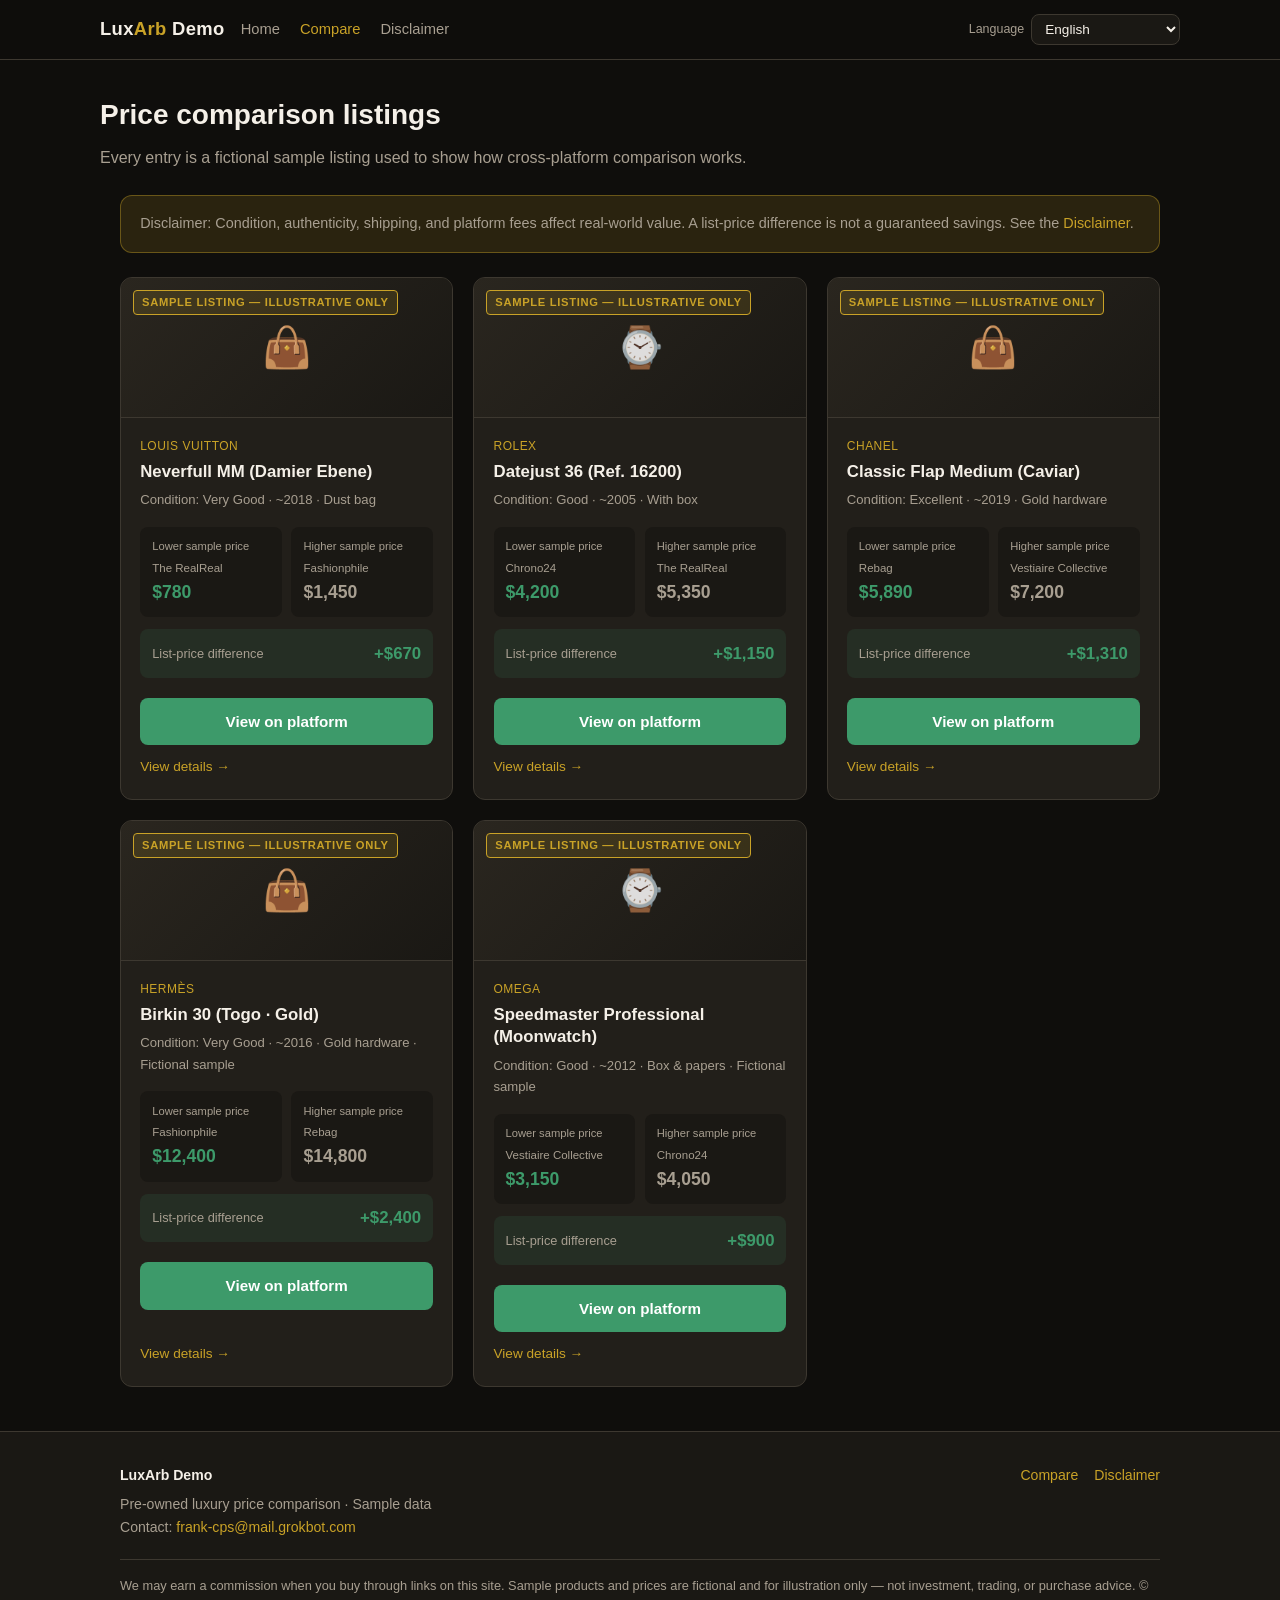
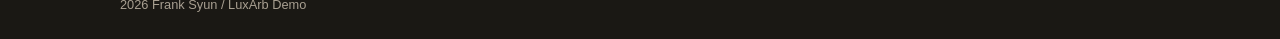
==== compare.html @ 807ff649 "Set production canonical to https://getluxarb.com Point page canonical and og:url at the apex domain" ====
<!DOCTYPE html>
<html lang="en">
<head>
  <meta charset="UTF-8" />
  <meta name="viewport" content="width=device-width, initial-scale=1" />
  <title>Compare Listings — LuxArb Demo</title>
  <meta name="description" content="Sample cross-platform price comparisons for pre-owned luxury. Illustrative only." />
  <meta data-i18n-title="meta.title.compare" />
  <link rel="canonical" href="https://getluxarb.com/compare" />
  <meta property="og:url" content="https://getluxarb.com/compare" />
  <link rel="stylesheet" href="css/styles.css" />
</head>
<body>
  <header class="site-header">
    <div class="container header-inner">
      <a class="logo" href="index.html">Lux<span>Arb</span> Demo</a>
      <nav class="nav" aria-label="Main" data-i18n-attr="aria-label:nav.aria">
        <a href="index.html" data-i18n="nav.home">Home</a>
        <a href="compare.html" class="active" data-i18n="nav.compare">Compare</a>
        <a href="disclaimer.html" data-i18n="nav.disclaimer">Disclaimer</a>
      </nav>
    </div>
  </header>

  <main>
    <div class="container page-header">
      <h1 data-i18n="compare.h1">Price comparison listings</h1>
      <p data-i18n="compare.lead">Every entry is a fictional sample listing used to show how cross-platform comparison works.</p>
    </div>

    <section class="section" style="padding-top:1rem">
      <div class="container">
        <div class="alert">
          <span data-i18n="alert.compare">Disclaimer: Condition, authenticity, shipping, and platform fees affect real-world value. A list-price difference is not a guaranteed savings. See the</span>
          <a href="disclaimer.html" data-i18n="alert.compare.link">Disclaimer</a>.
        </div>

        <div class="cards">
          <article class="card" id="ex-lv">
            <div class="card-visual">
              <span class="badge-demo" data-i18n="badge.sample">Sample listing — illustrative only</span>
              <span class="icon-label" aria-hidden="true">👜</span>
            </div>
            <div class="card-body">
              <div class="card-brand">Louis Vuitton</div>
              <h3>Neverfull MM (Damier Ebene)</h3>
              <p class="card-meta" data-i18n="card.meta.lv.full">Condition: Very Good · ~2018 · Dust bag</p>
              <div class="price-row">
                <div class="price-box low">
                  <div class="label" data-i18n="label.price.a">Lower sample price</div>
                  <div class="platform">The RealReal</div>
                  <div class="amount">$780</div>
                </div>
                <div class="price-box high">
                  <div class="label" data-i18n="label.price.b">Higher sample price</div>
                  <div class="platform">Fashionphile</div>
                  <div class="amount">$1,450</div>
                </div>
              </div>
              <div class="spread">
                <span class="spread-label" data-i18n="label.spread">List-price difference</span>
                <span class="spread-val">+$670</span>
              </div>
              <a class="btn btn-cta js-platform-cta" href="#" data-platform="The RealReal" data-i18n="cta.view">View on platform</a>
              <p class="card-footer-link"><a href="product-lv-neverfull.html" data-i18n="card.details">View details →</a></p>
            </div>
          </article>
          <article class="card" id="ex-rolex">
            <div class="card-visual">
              <span class="badge-demo" data-i18n="badge.sample">Sample listing — illustrative only</span>
              <span class="icon-label" aria-hidden="true">⌚</span>
            </div>
            <div class="card-body">
              <div class="card-brand">Rolex</div>
              <h3>Datejust 36 (Ref. 16200)</h3>
              <p class="card-meta" data-i18n="card.meta.rolex">Condition: Good · ~2005 · With box</p>
              <div class="price-row">
                <div class="price-box low">
                  <div class="label" data-i18n="label.price.a">Lower sample price</div>
                  <div class="platform">Chrono24</div>
                  <div class="amount">$4,200</div>
                </div>
                <div class="price-box high">
                  <div class="label" data-i18n="label.price.b">Higher sample price</div>
                  <div class="platform">The RealReal</div>
                  <div class="amount">$5,350</div>
                </div>
              </div>
              <div class="spread">
                <span class="spread-label" data-i18n="label.spread">List-price difference</span>
                <span class="spread-val">+$1,150</span>
              </div>
              <a class="btn btn-cta js-platform-cta" href="#" data-platform="Chrono24" data-i18n="cta.view">View on platform</a>
              <p class="card-footer-link"><a href="product-rolex-dj.html" data-i18n="card.details">View details →</a></p>
            </div>
          </article>
          <article class="card" id="ex-chanel">
            <div class="card-visual">
              <span class="badge-demo" data-i18n="badge.sample">Sample listing — illustrative only</span>
              <span class="icon-label" aria-hidden="true">👜</span>
            </div>
            <div class="card-body">
              <div class="card-brand">Chanel</div>
              <h3>Classic Flap Medium (Caviar)</h3>
              <p class="card-meta" data-i18n="card.meta.chanel.full">Condition: Excellent · ~2019 · Gold hardware</p>
              <div class="price-row">
                <div class="price-box low">
                  <div class="label" data-i18n="label.price.a">Lower sample price</div>
                  <div class="platform">Rebag</div>
                  <div class="amount">$5,890</div>
                </div>
                <div class="price-box high">
                  <div class="label" data-i18n="label.price.b">Higher sample price</div>
                  <div class="platform">Vestiaire Collective</div>
                  <div class="amount">$7,200</div>
                </div>
              </div>
              <div class="spread">
                <span class="spread-label" data-i18n="label.spread">List-price difference</span>
                <span class="spread-val">+$1,310</span>
              </div>
              <a class="btn btn-cta js-platform-cta" href="#" data-platform="Rebag" data-i18n="cta.view">View on platform</a>
              <p class="card-footer-link"><a href="product-chanel-flap.html" data-i18n="card.details">View details →</a></p>
            </div>
          </article>
          <article class="card" id="ex-hermes">
            <div class="card-visual">
              <span class="badge-demo" data-i18n="badge.sample">Sample listing — illustrative only</span>
              <span class="icon-label" aria-hidden="true">👜</span>
            </div>
            <div class="card-body">
              <div class="card-brand">Hermès</div>
              <h3>Birkin 30 (Togo · Gold)</h3>
              <p class="card-meta" data-i18n="card.meta.hermes.full">Condition: Very Good · ~2016 · Gold hardware · Fictional sample</p>
              <div class="price-row">
                <div class="price-box low">
                  <div class="label" data-i18n="label.price.a">Lower sample price</div>
                  <div class="platform">Fashionphile</div>
                  <div class="amount">$12,400</div>
                </div>
                <div class="price-box high">
                  <div class="label" data-i18n="label.price.b">Higher sample price</div>
                  <div class="platform">Rebag</div>
                  <div class="amount">$14,800</div>
                </div>
              </div>
              <div class="spread">
                <span class="spread-label" data-i18n="label.spread">List-price difference</span>
                <span class="spread-val">+$2,400</span>
              </div>
              <a class="btn btn-cta js-platform-cta" href="#" data-platform="Fashionphile" data-i18n="cta.view">View on platform</a>
              <p class="card-footer-link"><a href="product-hermes-birkin.html" data-i18n="card.details">View details →</a></p>
            </div>
          </article>
          <article class="card" id="ex-omega">
            <div class="card-visual">
              <span class="badge-demo" data-i18n="badge.sample">Sample listing — illustrative only</span>
              <span class="icon-label" aria-hidden="true">⌚</span>
            </div>
            <div class="card-body">
              <div class="card-brand">Omega</div>
              <h3>Speedmaster Professional (Moonwatch)</h3>
              <p class="card-meta" data-i18n="card.meta.omega.full">Condition: Good · ~2012 · Box & papers · Fictional sample</p>
              <div class="price-row">
                <div class="price-box low">
                  <div class="label" data-i18n="label.price.a">Lower sample price</div>
                  <div class="platform">Vestiaire Collective</div>
                  <div class="amount">$3,150</div>
                </div>
                <div class="price-box high">
                  <div class="label" data-i18n="label.price.b">Higher sample price</div>
                  <div class="platform">Chrono24</div>
                  <div class="amount">$4,050</div>
                </div>
              </div>
              <div class="spread">
                <span class="spread-label" data-i18n="label.spread">List-price difference</span>
                <span class="spread-val">+$900</span>
              </div>
              <a class="btn btn-cta js-platform-cta" href="#" data-platform="Vestiaire Collective" data-i18n="cta.view">View on platform</a>
              <p class="card-footer-link"><a href="product-omega-speedy.html" data-i18n="card.details">View details →</a></p>
            </div>
          </article>
        </div>
      </div>
    </section>
  </main>

  <footer class="site-footer">
    <div class="container">
      <div class="footer-inner">
        <div>
          <div class="footer-brand">LuxArb Demo</div>
          <p data-i18n="footer.tagline">Pre-owned luxury price comparison · Sample data</p>
          <p><span data-i18n="footer.contact">Contact:</span> <a href="mailto:frank-cps@mail.grokbot.com">frank-cps@mail.grokbot.com</a></p>
        </div>
        <div class="footer-links">
          <a href="compare.html" data-i18n="footer.compare">Compare</a>
          <a href="disclaimer.html" data-i18n="footer.disclaimer">Disclaimer</a>
        </div>
      </div>
      <p class="footer-note">
        <span data-i18n="footer.note">We may earn a commission when you buy through links on this site. Sample products and prices are fictional and for illustration only — not investment, trading, or purchase advice.</span>
        © <span id="year">2026</span> Frank Syun / LuxArb Demo
      </p>
    </div>
  </footer>
  <div id="toast" class="toast" role="status" aria-live="polite" hidden></div>
  <script src="js/i18n.js"></script>
  <script src="js/main.js"></script>
</body>
</html>
---- css/styles.css ----
:root {
  --bg: #0f0e0c;
  --bg-elevated: #1a1814;
  --bg-card: #221f1a;
  --border: #3d3830;
  --text: #f5f0e8;
  --text-muted: #a89f91;
  --accent: #c9a227;
  --accent-hover: #e0b83a;
  --green: #3d9a6a;
  --green-bg: rgba(61, 154, 106, 0.12);
  --red-soft: #c45c4a;
  --warn-bg: rgba(201, 162, 39, 0.15);
  --radius: 12px;
  --font: "Segoe UI", "PingFang SC", "Hiragino Sans GB", "Microsoft YaHei", sans-serif;
  --max: 1080px;
}

*, *::before, *::after { box-sizing: border-box; margin: 0; padding: 0; }

html { scroll-behavior: smooth; }

body {
  font-family: var(--font);
  background: var(--bg);
  color: var(--text);
  line-height: 1.65;
  min-height: 100vh;
  display: flex;
  flex-direction: column;
}

a { color: var(--accent); text-decoration: none; }
a:hover { color: var(--accent-hover); text-decoration: underline; }

img { max-width: 100%; height: auto; }

.container {
  width: 100%;
  max-width: var(--max);
  margin: 0 auto;
  padding: 0 1.25rem;
}

/* Header */
.site-header {
  border-bottom: 1px solid var(--border);
  background: rgba(15, 14, 12, 0.92);
  backdrop-filter: blur(8px);
  position: sticky;
  top: 0;
  z-index: 100;
}

.header-inner {
  display: flex;
  align-items: center;
  justify-content: space-between;
  padding: 0.9rem 0;
  gap: 1rem;
  flex-wrap: wrap;
}

.logo {
  font-size: 1.15rem;
  font-weight: 700;
  color: var(--text);
  letter-spacing: 0.02em;
  text-decoration: none;
}
.logo span { color: var(--accent); }
.logo:hover { text-decoration: none; color: var(--text); }

.nav { display: flex; gap: 1.25rem; flex-wrap: wrap; }
.nav a {
  color: var(--text-muted);
  font-size: 0.92rem;
  text-decoration: none;
}
.nav a:hover, .nav a.active { color: var(--accent); }

.badge-demo {
  display: inline-block;
  font-size: 0.7rem;
  font-weight: 600;
  text-transform: uppercase;
  letter-spacing: 0.06em;
  background: var(--warn-bg);
  color: var(--accent);
  border: 1px solid var(--accent);
  padding: 0.15rem 0.5rem;
  border-radius: 4px;
  vertical-align: middle;
}

/* Hero */
.hero {
  padding: 3.5rem 0 2.5rem;
  border-bottom: 1px solid var(--border);
  background:
    radial-gradient(ellipse 80% 50% at 50% -20%, rgba(201, 162, 39, 0.18), transparent);
}

.hero h1 {
  font-size: clamp(1.6rem, 4vw, 2.35rem);
  font-weight: 700;
  line-height: 1.25;
  margin-bottom: 1rem;
  max-width: 18em;
}

.hero .lead {
  color: var(--text-muted);
  font-size: 1.05rem;
  max-width: 38em;
  margin-bottom: 1.5rem;
}

.hero-actions {
  display: flex;
  gap: 0.75rem;
  flex-wrap: wrap;
}

.btn {
  display: inline-flex;
  align-items: center;
  justify-content: center;
  gap: 0.4rem;
  padding: 0.7rem 1.35rem;
  border-radius: 8px;
  font-size: 0.95rem;
  font-weight: 600;
  border: none;
  cursor: pointer;
  text-decoration: none;
  transition: background 0.15s, color 0.15s, border-color 0.15s;
}
.btn:hover { text-decoration: none; }

.btn-primary {
  background: var(--accent);
  color: #1a1508;
}
.btn-primary:hover {
  background: var(--accent-hover);
  color: #1a1508;
}

.btn-outline {
  background: transparent;
  color: var(--text);
  border: 1px solid var(--border);
}
.btn-outline:hover {
  border-color: var(--accent);
  color: var(--accent);
}

.btn-cta {
  background: var(--green);
  color: #fff;
  width: 100%;
  margin-top: 0.75rem;
}
.btn-cta:hover { background: #4bb07a; color: #fff; }

/* Sections */
.section { padding: 2.75rem 0; }
.section-title {
  font-size: 1.45rem;
  margin-bottom: 0.5rem;
}
.section-sub {
  color: var(--text-muted);
  margin-bottom: 1.75rem;
  max-width: 40em;
}

.mode-grid {
  display: grid;
  grid-template-columns: repeat(auto-fit, minmax(220px, 1fr));
  gap: 1rem;
}

.mode-card {
  background: var(--bg-card);
  border: 1px solid var(--border);
  border-radius: var(--radius);
  padding: 1.35rem;
}
.mode-card .step {
  color: var(--accent);
  font-size: 0.75rem;
  font-weight: 700;
  letter-spacing: 0.08em;
  margin-bottom: 0.5rem;
}
.mode-card h3 {
  font-size: 1.05rem;
  margin-bottom: 0.5rem;
}
.mode-card p {
  color: var(--text-muted);
  font-size: 0.9rem;
}

.platforms {
  display: flex;
  flex-wrap: wrap;
  gap: 0.5rem;
  margin-top: 1.5rem;
}
.platform-tag {
  background: var(--bg-elevated);
  border: 1px solid var(--border);
  padding: 0.35rem 0.75rem;
  border-radius: 999px;
  font-size: 0.82rem;
  color: var(--text-muted);
}

/* Alert / disclaimer banner */
.alert {
  background: var(--warn-bg);
  border: 1px solid rgba(201, 162, 39, 0.4);
  border-radius: var(--radius);
  padding: 1rem 1.2rem;
  font-size: 0.9rem;
  color: var(--text-muted);
  margin-bottom: 1.5rem;
}
.alert strong { color: var(--accent); }

/* Product cards */
.cards {
  display: grid;
  grid-template-columns: repeat(auto-fill, minmax(300px, 1fr));
  gap: 1.25rem;
}

.card {
  background: var(--bg-card);
  border: 1px solid var(--border);
  border-radius: var(--radius);
  overflow: hidden;
  display: flex;
  flex-direction: column;
  transition: border-color 0.15s;
}
.card:hover { border-color: rgba(201, 162, 39, 0.5); }

.card-visual {
  height: 140px;
  background: linear-gradient(135deg, #2a261f 0%, #1a1814 100%);
  display: flex;
  align-items: center;
  justify-content: center;
  position: relative;
  border-bottom: 1px solid var(--border);
}
.card-visual .icon-label {
  font-size: 2.5rem;
  opacity: 0.85;
}
.card-visual .badge-demo {
  position: absolute;
  top: 0.75rem;
  left: 0.75rem;
}

.card-body {
  padding: 1.2rem;
  flex: 1;
  display: flex;
  flex-direction: column;
}

.card-brand {
  font-size: 0.75rem;
  color: var(--accent);
  letter-spacing: 0.04em;
  text-transform: uppercase;
  margin-bottom: 0.25rem;
}

.card h3 {
  font-size: 1.05rem;
  margin-bottom: 0.35rem;
  line-height: 1.35;
}

.card-meta {
  font-size: 0.82rem;
  color: var(--text-muted);
  margin-bottom: 1rem;
}

.price-row {
  display: grid;
  grid-template-columns: 1fr 1fr;
  gap: 0.6rem;
  margin-bottom: 0.75rem;
}

.price-box {
  background: var(--bg-elevated);
  border-radius: 8px;
  padding: 0.65rem 0.75rem;
}
.price-box .label {
  font-size: 0.7rem;
  color: var(--text-muted);
  margin-bottom: 0.2rem;
}
.price-box .platform {
  font-size: 0.72rem;
  color: var(--text-muted);
}
.price-box .amount {
  font-size: 1.1rem;
  font-weight: 700;
}
.price-box.low .amount { color: var(--green); }
.price-box.high .amount { color: var(--text-muted); }

.spread {
  background: var(--green-bg);
  border-radius: 8px;
  padding: 0.65rem 0.75rem;
  margin-bottom: 0.5rem;
  display: flex;
  justify-content: space-between;
  align-items: center;
  flex-wrap: wrap;
  gap: 0.35rem;
}
.spread .spread-label {
  font-size: 0.8rem;
  color: var(--text-muted);
}
.spread .spread-val {
  font-weight: 700;
  color: var(--green);
  font-size: 1.05rem;
}

.cps-note {
  font-size: 0.78rem;
  color: var(--text-muted);
  margin-bottom: 0.25rem;
}

.card-footer-link {
  margin-top: auto;
  padding-top: 0.5rem;
}
.card-footer-link a {
  font-size: 0.85rem;
}

/* Detail page */
.detail-layout {
  display: grid;
  grid-template-columns: 1fr;
  gap: 1.5rem;
}
@media (min-width: 768px) {
  .detail-layout {
    grid-template-columns: 1fr 1.2fr;
  }
}

.detail-visual {
  background: var(--bg-card);
  border: 1px solid var(--border);
  border-radius: var(--radius);
  min-height: 260px;
  display: flex;
  align-items: center;
  justify-content: center;
  font-size: 5rem;
  position: relative;
}
.detail-visual .badge-demo {
  position: absolute;
  top: 1rem;
  left: 1rem;
}

.detail-info h1 {
  font-size: 1.5rem;
  margin: 0.5rem 0 0.75rem;
}

.compare-table {
  width: 100%;
  border-collapse: collapse;
  margin: 1.25rem 0;
  font-size: 0.92rem;
}
.compare-table th,
.compare-table td {
  text-align: left;
  padding: 0.65rem 0.75rem;
  border-bottom: 1px solid var(--border);
}
.compare-table th {
  color: var(--text-muted);
  font-weight: 500;
  font-size: 0.8rem;
}
.compare-table .highlight { color: var(--green); font-weight: 700; }

.breadcrumb {
  font-size: 0.85rem;
  color: var(--text-muted);
  margin-bottom: 1.25rem;
}
.breadcrumb a { color: var(--text-muted); }
.breadcrumb a:hover { color: var(--accent); }

/* Disclaimer page */
.prose {
  max-width: 42em;
}
.prose h1 { font-size: 1.75rem; margin-bottom: 1rem; }
.prose h2 {
  font-size: 1.2rem;
  margin: 1.75rem 0 0.65rem;
  color: var(--accent);
}
.prose p, .prose li {
  color: var(--text-muted);
  margin-bottom: 0.75rem;
}
.prose ul { padding-left: 1.25rem; margin-bottom: 1rem; }
.prose li { margin-bottom: 0.4rem; }

/* Footer */
.site-footer {
  margin-top: auto;
  border-top: 1px solid var(--border);
  background: var(--bg-elevated);
  padding: 2rem 0 1.5rem;
  font-size: 0.88rem;
  color: var(--text-muted);
}
.footer-inner {
  display: flex;
  flex-wrap: wrap;
  gap: 1.5rem;
  justify-content: space-between;
}
.footer-brand { font-weight: 600; color: var(--text); margin-bottom: 0.35rem; }
.footer-links { display: flex; gap: 1rem; flex-wrap: wrap; }
.footer-note {
  margin-top: 1.25rem;
  padding-top: 1rem;
  border-top: 1px solid var(--border);
  font-size: 0.8rem;
  line-height: 1.5;
}

.page-header {
  padding: 2rem 0 0.5rem;
}
.page-header h1 {
  font-size: 1.75rem;
  margin-bottom: 0.4rem;
}
.page-header p { color: var(--text-muted); }


/* Language switcher */
.lang-switcher {
  display: flex;
  align-items: center;
  gap: 0.45rem;
  margin-left: auto;
}
.lang-switcher-label {
  font-size: 0.78rem;
  color: var(--text-muted);
  white-space: nowrap;
}
.lang-switcher select {
  background: var(--bg-elevated);
  color: var(--text);
  border: 1px solid var(--border);
  border-radius: 8px;
  padding: 0.35rem 0.55rem;
  font-size: 0.85rem;
  max-width: 11rem;
  cursor: pointer;
}
.lang-switcher select:focus {
  outline: 1px solid var(--accent);
  border-color: var(--accent);
}

@media (max-width: 720px) {
  .header-inner { align-items: flex-start; }
  .lang-switcher { width: 100%; margin-left: 0; justify-content: flex-end; }
}

/* Soft toast (Coming soon) */
.toast {
  position: fixed;
  left: 50%;
  bottom: 1.5rem;
  transform: translateX(-50%) translateY(120%);
  background: var(--bg-card);
  color: var(--text);
  border: 1px solid var(--accent);
  border-radius: 10px;
  padding: 0.85rem 1.2rem;
  font-size: 0.92rem;
  max-width: min(92vw, 420px);
  box-shadow: 0 12px 40px rgba(0,0,0,0.45);
  z-index: 200;
  opacity: 0;
  transition: transform 0.25s ease, opacity 0.25s ease;
  pointer-events: none;
}
.toast.toast-show {
  transform: translateX(-50%) translateY(0);
  opacity: 1;
}

/* RTL */
html[dir="rtl"] body { direction: rtl; }
html[dir="rtl"] .nav { flex-direction: row-reverse; }
html[dir="rtl"] .header-inner { flex-direction: row-reverse; }
html[dir="rtl"] .lang-switcher { margin-left: 0; margin-right: auto; }
html[dir="rtl"] .price-row,
html[dir="rtl"] .mode-grid,
html[dir="rtl"] .cards { direction: rtl; }
html[dir="rtl"] .breadcrumb { direction: rtl; }
html[dir="rtl"] .prose ul { padding-left: 0; padding-right: 1.25rem; }
html[dir="rtl"] .footer-inner { direction: rtl; }
html[dir="rtl"] .spread { flex-direction: row-reverse; }
html[dir="rtl"] .card-visual .badge-demo,
html[dir="rtl"] .detail-visual .badge-demo {
  left: auto;
  right: 0.75rem;
}

/* Hide legacy cps-note if any remain */
.cps-note { display: none; }
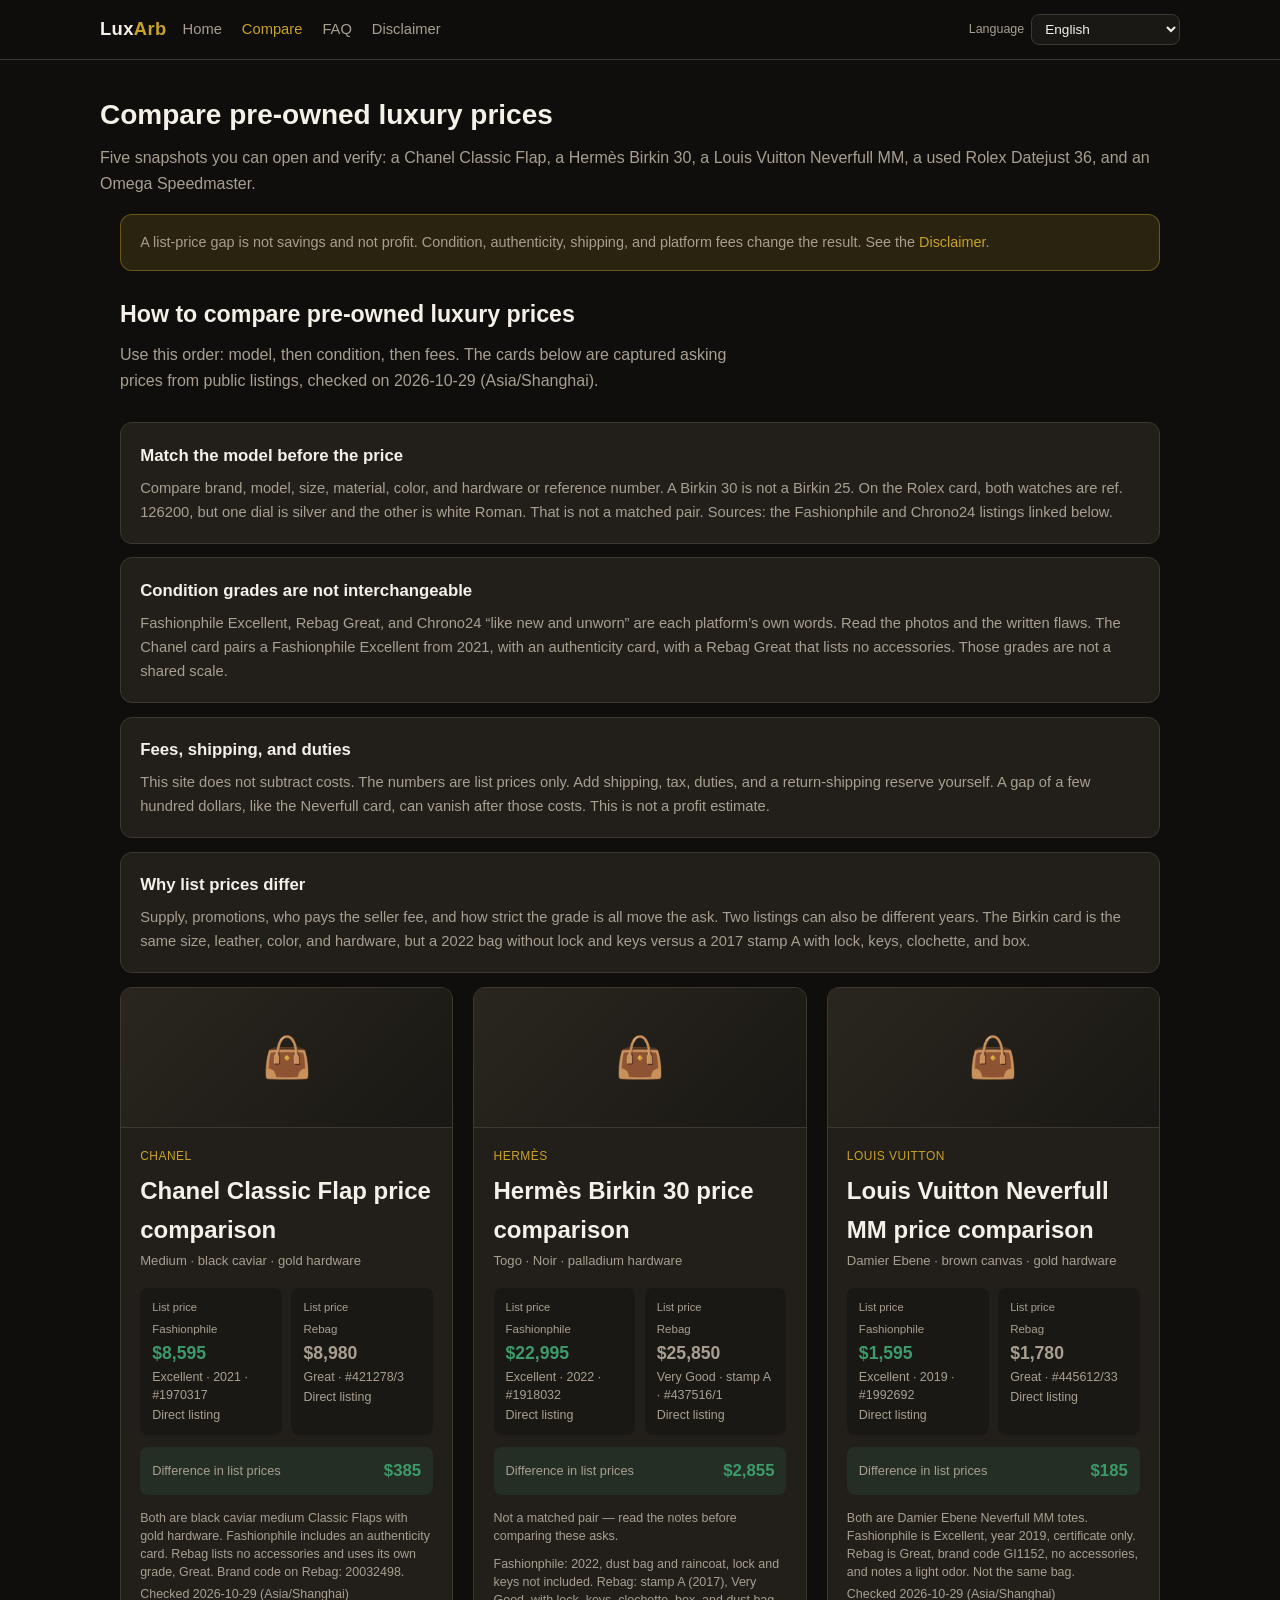
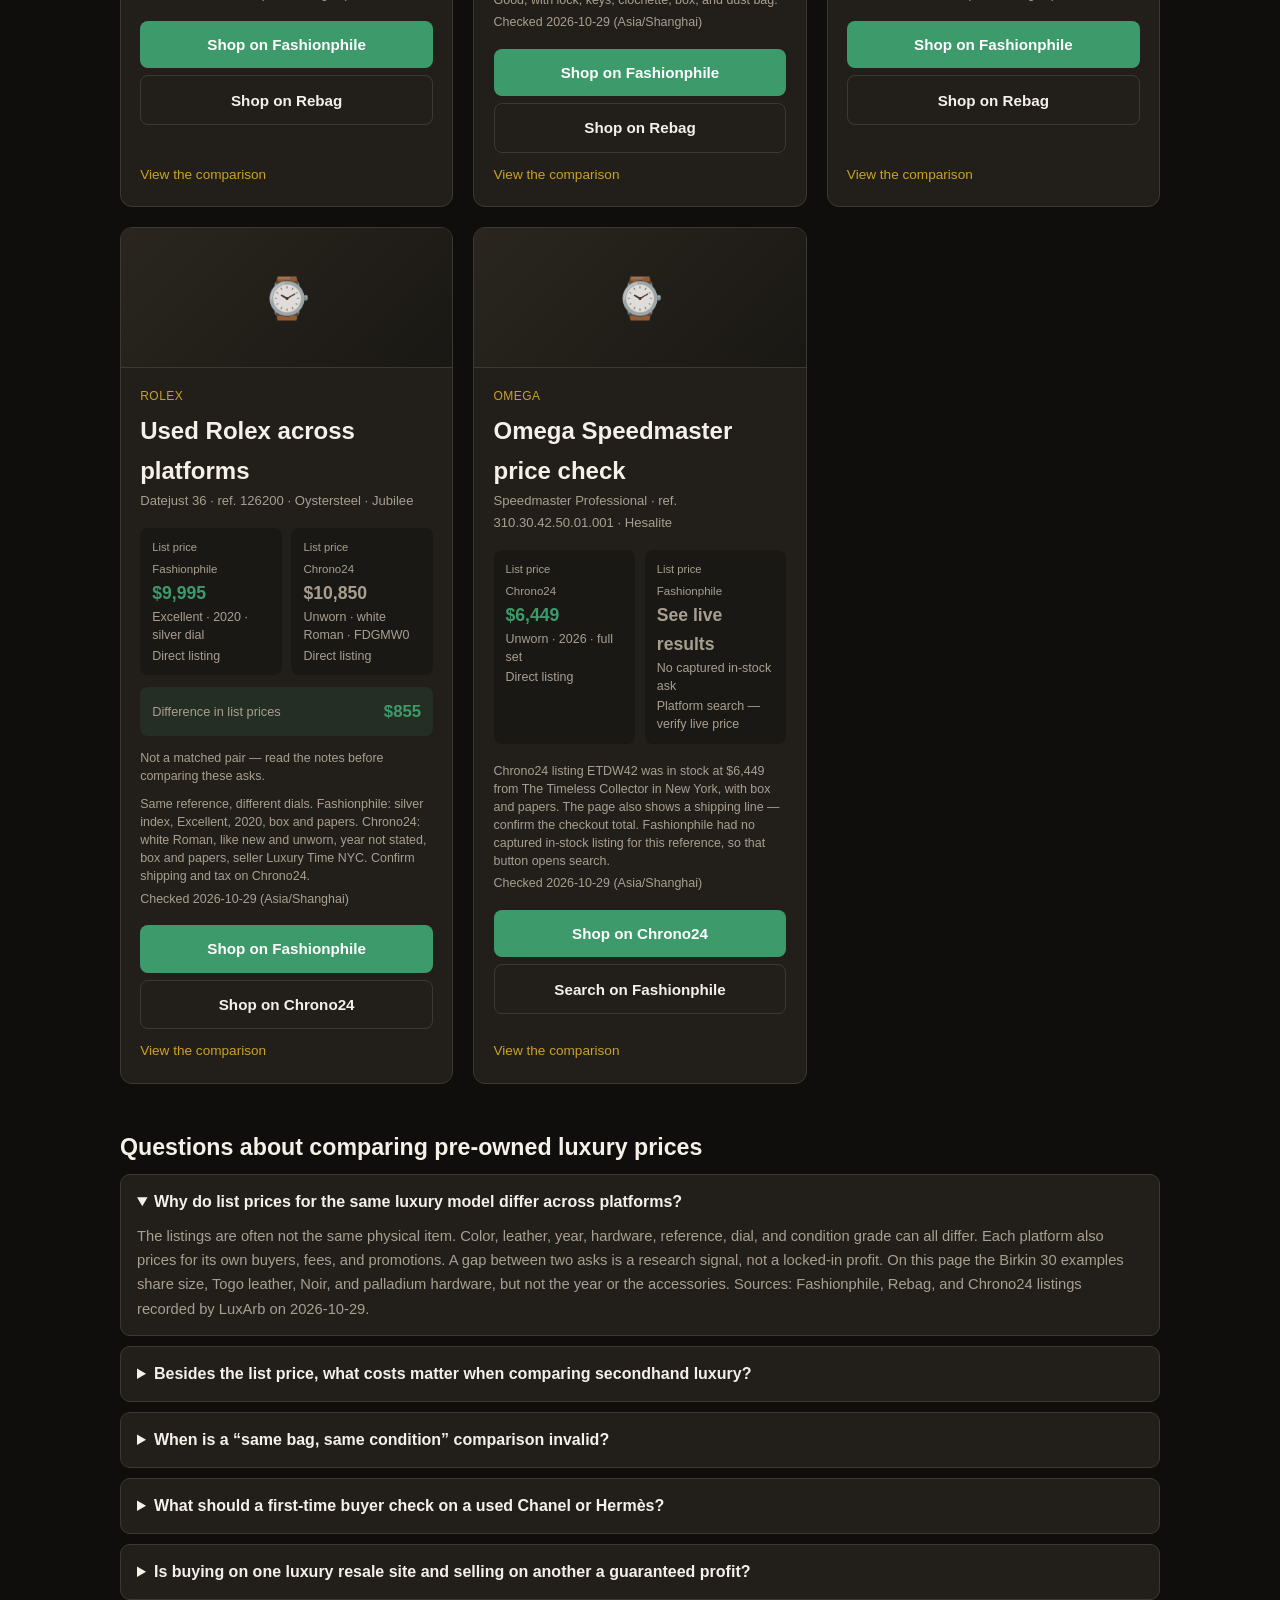
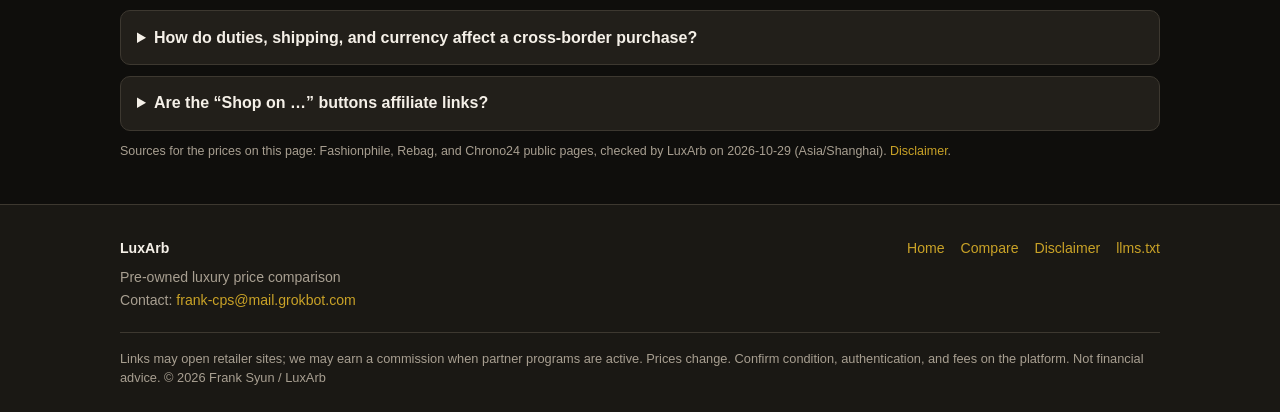
==== commit d5f68ce1: "Replace demo listings with checked public resale prices. Record live asking prices for Chanel, Hermè" ====
--- a/compare.html
+++ b/compare.html
@@ -3,20 +3,110 @@
 <head>
   <meta charset="UTF-8" />
   <meta name="viewport" content="width=device-width, initial-scale=1" />
-  <title>Compare Listings — LuxArb Demo</title>
-  <meta name="description" content="Sample cross-platform price comparisons for pre-owned luxury. Illustrative only." />
+  <title>Compare Pre-Owned Luxury Prices — Chanel, Hermès, Rolex | LuxArb</title>
   <meta data-i18n-title="meta.title.compare" />
+  <meta name="description" data-i18n-attr="content:meta.desc.compare" content="Side-by-side list prices for a Chanel Classic Flap, Hermès Birkin 30, Louis Vuitton Neverfull MM, Rolex Datejust 36, and Omega Speedmaster. Checked 2026-10-29. Not financial advice." />
   <link rel="canonical" href="https://getluxarb.com/compare" />
+  <meta property="og:type" content="website" />
+  <meta property="og:site_name" content="LuxArb" />
+  <meta property="og:locale" content="en_US" />
   <meta property="og:url" content="https://getluxarb.com/compare" />
+  <meta property="og:title" content="Compare Pre-Owned Luxury Prices — Chanel, Hermès, Rolex | LuxArb" />
+  <meta property="og:description" content="Side-by-side list prices for a Chanel Classic Flap, Hermès Birkin 30, Louis Vuitton Neverfull MM, Rolex Datejust 36, and Omega Speedmaster. Checked 2026-10-29." />
+  <meta name="twitter:card" content="summary" />
+  <meta name="twitter:title" content="Compare Pre-Owned Luxury Prices — Chanel, Hermès, Rolex | LuxArb" />
+  <meta name="twitter:description" content="Side-by-side list prices checked 2026-10-29. Confirm condition and fees on the retailer." />
+  <meta name="robots" content="index,follow" />
   <link rel="stylesheet" href="css/styles.css" />
+  <script type="application/ld+json">
+  {
+    "@context": "https://schema.org",
+    "@type": "ItemList",
+    "name": "Pre-owned luxury price comparisons",
+    "itemListOrder": "https://schema.org/ItemListOrderAscending",
+    "numberOfItems": 5,
+    "itemListElement": [
+      {"@type": "ListItem", "position": 1, "name": "Chanel Classic Flap price comparison", "url": "https://getluxarb.com/product-chanel-flap"},
+      {"@type": "ListItem", "position": 2, "name": "Hermès Birkin 30 price comparison", "url": "https://getluxarb.com/product-hermes-birkin"},
+      {"@type": "ListItem", "position": 3, "name": "Louis Vuitton Neverfull MM price comparison", "url": "https://getluxarb.com/product-lv-neverfull"},
+      {"@type": "ListItem", "position": 4, "name": "Used Rolex Datejust 36 across platforms", "url": "https://getluxarb.com/product-rolex-dj"},
+      {"@type": "ListItem", "position": 5, "name": "Omega Speedmaster Professional price check", "url": "https://getluxarb.com/product-omega-speedy"}
+    ]
+  }
+  </script>
+  <script type="application/ld+json">
+  {
+    "@context": "https://schema.org",
+    "@type": "FAQPage",
+    "mainEntity": [
+      {
+        "@type": "Question",
+        "name": "Why do list prices for the same luxury model differ across platforms?",
+        "acceptedAnswer": {
+          "@type": "Answer",
+          "text": "The listings are often not the same physical item. Color, leather, year, hardware, reference, dial, and condition grade can all differ. Each platform also prices for its own buyers, fees, and promotions. A gap between two asks is a research signal, not a locked-in profit. Sources: Fashionphile, Rebag, and Chrono24 public listings recorded by LuxArb on 2026-10-29."
+        }
+      },
+      {
+        "@type": "Question",
+        "name": "Besides the list price, what costs matter when comparing secondhand luxury?",
+        "acceptedAnswer": {
+          "@type": "Answer",
+          "text": "Shipping, sales tax, import duties, payment fees, return shipping, and any seller commission if you later resell. LuxArb shows asking prices only. A few hundred dollars of list-price difference can disappear once those costs are included."
+        }
+      },
+      {
+        "@type": "Question",
+        "name": "When is a same bag, same condition comparison invalid?",
+        "acceptedAnswer": {
+          "@type": "Answer",
+          "text": "When size, leather, color, hardware, reference number, dial, year, or included accessories differ, or when platforms use different grade names. LuxArb’s Rolex Datejust card is the same reference 126200 with different dials — silver index on Fashionphile and white Roman on Chrono24 — so those prices are not a matched pair."
+        }
+      },
+      {
+        "@type": "Question",
+        "name": "What should a first-time buyer check on a used Chanel or Hermès?",
+        "acceptedAnswer": {
+          "@type": "Answer",
+          "text": "The platform’s condition notes and photos, the date or stamp information the listing actually prints, and what is included, such as a box, dust bag, lock, keys, or card. Then read that platform’s authentication and return policy. LuxArb does not authenticate items."
+        }
+      },
+      {
+        "@type": "Question",
+        "name": "Is buying on one luxury resale site and selling on another a guaranteed profit?",
+        "acceptedAnswer": {
+          "@type": "Answer",
+          "text": "No. List prices move, items sell, condition disputes happen, and fees and duties are real costs. Nothing on LuxArb is financial advice."
+        }
+      },
+      {
+        "@type": "Question",
+        "name": "How do duties, shipping, and currency affect a cross-border purchase?",
+        "acceptedAnswer": {
+          "@type": "Answer",
+          "text": "Enough to erase a small gap. A watch shipping from another country can add insured shipping, VAT, or duty that the list price does not include. Confirm the total for your destination before you pay."
+        }
+      },
+      {
+        "@type": "Question",
+        "name": "Are the Shop on buttons affiliate links?",
+        "acceptedAnswer": {
+          "@type": "Answer",
+          "text": "Not until a partner program is approved. Today they open the public listing or the platform search named on the card. If a tagged partner link is added later, the footer states that LuxArb may earn a commission. Until then the footer says links may open retailer sites, and LuxArb may earn a commission when partner programs are active."
+        }
+      }
+    ]
+  }
+  </script>
 </head>
 <body>
   <header class="site-header">
     <div class="container header-inner">
-      <a class="logo" href="index.html">Lux<span>Arb</span> Demo</a>
+      <a class="logo" href="index.html">Lux<span>Arb</span></a>
       <nav class="nav" aria-label="Main" data-i18n-attr="aria-label:nav.aria">
         <a href="index.html" data-i18n="nav.home">Home</a>
         <a href="compare.html" class="active" data-i18n="nav.compare">Compare</a>
+        <a href="compare.html#faq" data-i18n="nav.faq">FAQ</a>
         <a href="disclaimer.html" data-i18n="nav.disclaimer">Disclaimer</a>
       </nav>
     </div>
@@ -24,164 +114,253 @@
 
   <main>
     <div class="container page-header">
-      <h1 data-i18n="compare.h1">Price comparison listings</h1>
-      <p data-i18n="compare.lead">Every entry is a fictional sample listing used to show how cross-platform comparison works.</p>
+      <h1 data-i18n="compare.h1">Compare pre-owned luxury prices</h1>
+      <p data-i18n="compare.lead">Five snapshots you can open and verify: a Chanel Classic Flap, a Hermès Birkin 30, a Louis Vuitton Neverfull MM, a used Rolex Datejust 36, and an Omega Speedmaster.</p>
     </div>
 
-    <section class="section" style="padding-top:1rem">
+    <section class="section" style="padding-top:0.5rem" id="how">
       <div class="container">
         <div class="alert">
-          <span data-i18n="alert.compare">Disclaimer: Condition, authenticity, shipping, and platform fees affect real-world value. A list-price difference is not a guaranteed savings. See the</span>
+          <span data-i18n="alert.compare">A list-price gap is not savings and not profit. Condition, authenticity, shipping, and platform fees change the result. See the</span>
           <a href="disclaimer.html" data-i18n="alert.compare.link">Disclaimer</a>.
         </div>
 
+        <h2 class="section-title" data-i18n="guide.title">How to compare pre-owned luxury prices</h2>
+        <p class="section-sub" data-i18n="guide.lead">Use this order: model, then condition, then fees. The cards below are captured asking prices from public listings, checked on 2026-10-29 (Asia/Shanghai).</p>
+
+        <div class="guide-block">
+          <h3 data-i18n="guide.match.title">Match the model before the price</h3>
+          <p data-i18n="guide.match.body">Compare brand, model, size, material, color, and hardware or reference number. A Birkin 30 is not a Birkin 25. On the Rolex card, both watches are ref. 126200, but one dial is silver and the other is white Roman. That is not a matched pair. Sources: the Fashionphile and Chrono24 listings linked below.</p>
+        </div>
+        <div class="guide-block">
+          <h3 data-i18n="guide.condition.title">Condition grades are not interchangeable</h3>
+          <p data-i18n="guide.condition.body">Fashionphile Excellent, Rebag Great, and Chrono24 “like new and unworn” are each platform’s own words. Read the photos and the written flaws. The Chanel card pairs a Fashionphile Excellent from 2021, with an authenticity card, with a Rebag Great that lists no accessories. Those grades are not a shared scale.</p>
+        </div>
+        <div class="guide-block">
+          <h3 data-i18n="guide.fees.title">Fees, shipping, and duties</h3>
+          <p data-i18n="guide.fees.body">This site does not subtract costs. The numbers are list prices only. Add shipping, tax, duties, and a return-shipping reserve yourself. A gap of a few hundred dollars, like the Neverfull card, can vanish after those costs. This is not a profit estimate.</p>
+        </div>
+        <div class="guide-block">
+          <h3 data-i18n="guide.why.title">Why list prices differ</h3>
+          <p data-i18n="guide.why.body">Supply, promotions, who pays the seller fee, and how strict the grade is all move the ask. Two listings can also be different years. The Birkin card is the same size, leather, color, and hardware, but a 2022 bag without lock and keys versus a 2017 stamp A with lock, keys, clochette, and box.</p>
+        </div>
+
         <div class="cards">
-          <article class="card" id="ex-lv">
-            <div class="card-visual">
-              <span class="badge-demo" data-i18n="badge.sample">Sample listing — illustrative only</span>
-              <span class="icon-label" aria-hidden="true">👜</span>
-            </div>
+          <article class="card" id="chanel-classic-flap">
+            <div class="card-visual"><span class="icon-label" aria-hidden="true">👜</span></div>
+            <div class="card-body">
+              <div class="card-brand">Chanel</div>
+              <h2>Chanel Classic Flap price comparison</h2>
+              <p class="card-meta">Medium · black caviar · gold hardware</p>
+              <div class="price-row">
+                <div class="price-box low">
+                  <div class="label" data-i18n="label.listPrice">List price</div>
+                  <div class="platform">Fashionphile</div>
+                  <div class="amount">$8,595</div>
+                  <div class="offer-meta">Excellent · 2021 · #1970317</div>
+                  <div class="offer-kind" data-i18n="label.direct">Direct listing</div>
+                </div>
+                <div class="price-box high">
+                  <div class="label" data-i18n="label.listPrice">List price</div>
+                  <div class="platform">Rebag</div>
+                  <div class="amount">$8,980</div>
+                  <div class="offer-meta">Great · #421278/3</div>
+                  <div class="offer-kind" data-i18n="label.direct">Direct listing</div>
+                </div>
+              </div>
+              <div class="spread">
+                <span class="spread-label" data-i18n="label.spread">Difference in list prices</span>
+                <span class="spread-val">$385</span>
+              </div>
+              <p class="match-note">Both are black caviar medium Classic Flaps with gold hardware. Fashionphile includes an authenticity card. Rebag lists no accessories and uses its own grade, Great. Brand code on Rebag: 20032498.</p>
+              <p class="verified"><span data-i18n="label.checked">Checked</span> 2026-10-29 (Asia/Shanghai)</p>
+              <div class="btn-stack">
+                <a class="btn btn-cta js-outbound" data-offer="chanel-fashionphile" data-platform="fashionphile" href="https://www.fashionphile.com/products/chanel-caviar-quilted-medium-double-flap-black-1970317" rel="sponsored noopener noreferrer" target="_blank" data-i18n="cta.fashionphile">Shop on Fashionphile</a>
+                <a class="btn btn-outline js-outbound" data-offer="chanel-rebag" data-platform="rebag" href="https://shop.rebag.com/products/handbags-chanel-classic-double-flap-bag-quilted-caviar-medium4212783" rel="sponsored noopener noreferrer" target="_blank" data-i18n="cta.rebag">Shop on Rebag</a>
+              </div>
+              <p class="card-footer-link"><a href="product-chanel-flap.html" data-i18n="card.details">View the comparison</a></p>
+            </div>
+          </article>
+
+          <article class="card" id="hermes-birkin">
+            <div class="card-visual"><span class="icon-label" aria-hidden="true">👜</span></div>
+            <div class="card-body">
+              <div class="card-brand">Hermès</div>
+              <h2>Hermès Birkin 30 price comparison</h2>
+              <p class="card-meta">Togo · Noir · palladium hardware</p>
+              <div class="price-row">
+                <div class="price-box low">
+                  <div class="label" data-i18n="label.listPrice">List price</div>
+                  <div class="platform">Fashionphile</div>
+                  <div class="amount">$22,995</div>
+                  <div class="offer-meta">Excellent · 2022 · #1918032</div>
+                  <div class="offer-kind" data-i18n="label.direct">Direct listing</div>
+                </div>
+                <div class="price-box high">
+                  <div class="label" data-i18n="label.listPrice">List price</div>
+                  <div class="platform">Rebag</div>
+                  <div class="amount">$25,850</div>
+                  <div class="offer-meta">Very Good · stamp A · #437516/1</div>
+                  <div class="offer-kind" data-i18n="label.direct">Direct listing</div>
+                </div>
+              </div>
+              <div class="spread">
+                <span class="spread-label" data-i18n="label.spread">Difference in list prices</span>
+                <span class="spread-val">$2,855</span>
+              </div>
+              <p class="match-note" data-i18n="label.notMatched">Not a matched pair — read the notes before comparing these asks.</p>
+              <p class="match-note">Fashionphile: 2022, dust bag and raincoat, lock and keys not included. Rebag: stamp A (2017), Very Good, with lock, keys, clochette, box, and dust bag.</p>
+              <p class="verified"><span data-i18n="label.checked">Checked</span> 2026-10-29 (Asia/Shanghai)</p>
+              <div class="btn-stack">
+                <a class="btn btn-cta js-outbound" data-offer="birkin-fashionphile" data-platform="fashionphile" href="https://www.fashionphile.com/products/hermes-togo-birkin-30-black-1918032" rel="sponsored noopener noreferrer" target="_blank" data-i18n="cta.fashionphile">Shop on Fashionphile</a>
+                <a class="btn btn-outline js-outbound" data-offer="birkin-rebag" data-platform="rebag" href="https://shop.rebag.com/products/handbags-hermes-birkin-handbag-black-togo-with-palladium-hardware-304375161" rel="sponsored noopener noreferrer" target="_blank" data-i18n="cta.rebag">Shop on Rebag</a>
+              </div>
+              <p class="card-footer-link"><a href="product-hermes-birkin.html" data-i18n="card.details">View the comparison</a></p>
+            </div>
+          </article>
+
+          <article class="card" id="lv-neverfull">
+            <div class="card-visual"><span class="icon-label" aria-hidden="true">👜</span></div>
             <div class="card-body">
               <div class="card-brand">Louis Vuitton</div>
-              <h3>Neverfull MM (Damier Ebene)</h3>
-              <p class="card-meta" data-i18n="card.meta.lv.full">Condition: Very Good · ~2018 · Dust bag</p>
-              <div class="price-row">
-                <div class="price-box low">
-                  <div class="label" data-i18n="label.price.a">Lower sample price</div>
-                  <div class="platform">The RealReal</div>
-                  <div class="amount">$780</div>
-                </div>
-                <div class="price-box high">
-                  <div class="label" data-i18n="label.price.b">Higher sample price</div>
-                  <div class="platform">Fashionphile</div>
-                  <div class="amount">$1,450</div>
+              <h2>Louis Vuitton Neverfull MM price comparison</h2>
+              <p class="card-meta">Damier Ebene · brown canvas · gold hardware</p>
+              <div class="price-row">
+                <div class="price-box low">
+                  <div class="label" data-i18n="label.listPrice">List price</div>
+                  <div class="platform">Fashionphile</div>
+                  <div class="amount">$1,595</div>
+                  <div class="offer-meta">Excellent · 2019 · #1992692</div>
+                  <div class="offer-kind" data-i18n="label.direct">Direct listing</div>
+                </div>
+                <div class="price-box high">
+                  <div class="label" data-i18n="label.listPrice">List price</div>
+                  <div class="platform">Rebag</div>
+                  <div class="amount">$1,780</div>
+                  <div class="offer-meta">Great · #445612/33</div>
+                  <div class="offer-kind" data-i18n="label.direct">Direct listing</div>
                 </div>
               </div>
               <div class="spread">
-                <span class="spread-label" data-i18n="label.spread">List-price difference</span>
-                <span class="spread-val">+$670</span>
-              </div>
-              <a class="btn btn-cta js-platform-cta" href="#" data-platform="The RealReal" data-i18n="cta.view">View on platform</a>
-              <p class="card-footer-link"><a href="product-lv-neverfull.html" data-i18n="card.details">View details →</a></p>
-            </div>
-          </article>
-          <article class="card" id="ex-rolex">
-            <div class="card-visual">
-              <span class="badge-demo" data-i18n="badge.sample">Sample listing — illustrative only</span>
-              <span class="icon-label" aria-hidden="true">⌚</span>
-            </div>
+                <span class="spread-label" data-i18n="label.spread">Difference in list prices</span>
+                <span class="spread-val">$185</span>
+              </div>
+              <p class="match-note">Both are Damier Ebene Neverfull MM totes. Fashionphile is Excellent, year 2019, certificate only. Rebag is Great, brand code GI1152, no accessories, and notes a light odor. Not the same bag.</p>
+              <p class="verified"><span data-i18n="label.checked">Checked</span> 2026-10-29 (Asia/Shanghai)</p>
+              <div class="btn-stack">
+                <a class="btn btn-cta js-outbound" data-offer="neverfull-fashionphile" data-platform="fashionphile" href="https://www.fashionphile.com/products/louis-vuitton-damier-ebene-neverfull-mm-1992692" rel="sponsored noopener noreferrer" target="_blank" data-i18n="cta.fashionphile">Shop on Fashionphile</a>
+                <a class="btn btn-outline js-outbound" data-offer="neverfull-rebag" data-platform="rebag" href="https://shop.rebag.com/products/handbags-louis-vuitton-neverfull-tote-damier-mm44561233" rel="sponsored noopener noreferrer" target="_blank" data-i18n="cta.rebag">Shop on Rebag</a>
+              </div>
+              <p class="card-footer-link"><a href="product-lv-neverfull.html" data-i18n="card.details">View the comparison</a></p>
+            </div>
+          </article>
+
+          <article class="card" id="rolex-datejust">
+            <div class="card-visual"><span class="icon-label" aria-hidden="true">⌚</span></div>
             <div class="card-body">
               <div class="card-brand">Rolex</div>
-              <h3>Datejust 36 (Ref. 16200)</h3>
-              <p class="card-meta" data-i18n="card.meta.rolex">Condition: Good · ~2005 · With box</p>
-              <div class="price-row">
-                <div class="price-box low">
-                  <div class="label" data-i18n="label.price.a">Lower sample price</div>
+              <h2>Used Rolex across platforms</h2>
+              <p class="card-meta">Datejust 36 · ref. 126200 · Oystersteel · Jubilee</p>
+              <div class="price-row">
+                <div class="price-box low">
+                  <div class="label" data-i18n="label.listPrice">List price</div>
+                  <div class="platform">Fashionphile</div>
+                  <div class="amount">$9,995</div>
+                  <div class="offer-meta">Excellent · 2020 · silver dial</div>
+                  <div class="offer-kind" data-i18n="label.direct">Direct listing</div>
+                </div>
+                <div class="price-box high">
+                  <div class="label" data-i18n="label.listPrice">List price</div>
                   <div class="platform">Chrono24</div>
-                  <div class="amount">$4,200</div>
-                </div>
-                <div class="price-box high">
-                  <div class="label" data-i18n="label.price.b">Higher sample price</div>
-                  <div class="platform">The RealReal</div>
-                  <div class="amount">$5,350</div>
+                  <div class="amount">$10,850</div>
+                  <div class="offer-meta">Unworn · white Roman · FDGMW0</div>
+                  <div class="offer-kind" data-i18n="label.direct">Direct listing</div>
                 </div>
               </div>
               <div class="spread">
-                <span class="spread-label" data-i18n="label.spread">List-price difference</span>
-                <span class="spread-val">+$1,150</span>
-              </div>
-              <a class="btn btn-cta js-platform-cta" href="#" data-platform="Chrono24" data-i18n="cta.view">View on platform</a>
-              <p class="card-footer-link"><a href="product-rolex-dj.html" data-i18n="card.details">View details →</a></p>
-            </div>
-          </article>
-          <article class="card" id="ex-chanel">
-            <div class="card-visual">
-              <span class="badge-demo" data-i18n="badge.sample">Sample listing — illustrative only</span>
-              <span class="icon-label" aria-hidden="true">👜</span>
-            </div>
-            <div class="card-body">
-              <div class="card-brand">Chanel</div>
-              <h3>Classic Flap Medium (Caviar)</h3>
-              <p class="card-meta" data-i18n="card.meta.chanel.full">Condition: Excellent · ~2019 · Gold hardware</p>
-              <div class="price-row">
-                <div class="price-box low">
-                  <div class="label" data-i18n="label.price.a">Lower sample price</div>
-                  <div class="platform">Rebag</div>
-                  <div class="amount">$5,890</div>
-                </div>
-                <div class="price-box high">
-                  <div class="label" data-i18n="label.price.b">Higher sample price</div>
-                  <div class="platform">Vestiaire Collective</div>
-                  <div class="amount">$7,200</div>
-                </div>
-              </div>
-              <div class="spread">
-                <span class="spread-label" data-i18n="label.spread">List-price difference</span>
-                <span class="spread-val">+$1,310</span>
-              </div>
-              <a class="btn btn-cta js-platform-cta" href="#" data-platform="Rebag" data-i18n="cta.view">View on platform</a>
-              <p class="card-footer-link"><a href="product-chanel-flap.html" data-i18n="card.details">View details →</a></p>
-            </div>
-          </article>
-          <article class="card" id="ex-hermes">
-            <div class="card-visual">
-              <span class="badge-demo" data-i18n="badge.sample">Sample listing — illustrative only</span>
-              <span class="icon-label" aria-hidden="true">👜</span>
-            </div>
-            <div class="card-body">
-              <div class="card-brand">Hermès</div>
-              <h3>Birkin 30 (Togo · Gold)</h3>
-              <p class="card-meta" data-i18n="card.meta.hermes.full">Condition: Very Good · ~2016 · Gold hardware · Fictional sample</p>
-              <div class="price-row">
-                <div class="price-box low">
-                  <div class="label" data-i18n="label.price.a">Lower sample price</div>
-                  <div class="platform">Fashionphile</div>
-                  <div class="amount">$12,400</div>
-                </div>
-                <div class="price-box high">
-                  <div class="label" data-i18n="label.price.b">Higher sample price</div>
-                  <div class="platform">Rebag</div>
-                  <div class="amount">$14,800</div>
-                </div>
-              </div>
-              <div class="spread">
-                <span class="spread-label" data-i18n="label.spread">List-price difference</span>
-                <span class="spread-val">+$2,400</span>
-              </div>
-              <a class="btn btn-cta js-platform-cta" href="#" data-platform="Fashionphile" data-i18n="cta.view">View on platform</a>
-              <p class="card-footer-link"><a href="product-hermes-birkin.html" data-i18n="card.details">View details →</a></p>
-            </div>
-          </article>
-          <article class="card" id="ex-omega">
-            <div class="card-visual">
-              <span class="badge-demo" data-i18n="badge.sample">Sample listing — illustrative only</span>
-              <span class="icon-label" aria-hidden="true">⌚</span>
-            </div>
+                <span class="spread-label" data-i18n="label.spread">Difference in list prices</span>
+                <span class="spread-val">$855</span>
+              </div>
+              <p class="match-note" data-i18n="label.notMatched">Not a matched pair — read the notes before comparing these asks.</p>
+              <p class="match-note">Same reference, different dials. Fashionphile: silver index, Excellent, 2020, box and papers. Chrono24: white Roman, like new and unworn, year not stated, box and papers, seller Luxury Time NYC. Confirm shipping and tax on Chrono24.</p>
+              <p class="verified"><span data-i18n="label.checked">Checked</span> 2026-10-29 (Asia/Shanghai)</p>
+              <div class="btn-stack">
+                <a class="btn btn-cta js-outbound" data-offer="datejust-fashionphile" data-platform="fashionphile" href="https://www.fashionphile.com/products/rolex-stainless-steel-36mm-oyster-perpetual-datejust-watch-silver-126200-1918093" rel="sponsored noopener noreferrer" target="_blank" data-i18n="cta.fashionphile">Shop on Fashionphile</a>
+                <a class="btn btn-outline js-outbound" data-offer="datejust-chrono24" data-platform="chrono24" href="https://www.chrono24.com/rolex/rolex-datejust-36mm-stainless-steel-smooth-bezel-white-roman-dial-jubilee-bracelet-126200--id25822328.htm" rel="sponsored noopener noreferrer" target="_blank" data-i18n="cta.chrono24">Shop on Chrono24</a>
+              </div>
+              <p class="card-footer-link"><a href="product-rolex-dj.html" data-i18n="card.details">View the comparison</a></p>
+            </div>
+          </article>
+
+          <article class="card" id="omega-speedmaster">
+            <div class="card-visual"><span class="icon-label" aria-hidden="true">⌚</span></div>
             <div class="card-body">
               <div class="card-brand">Omega</div>
-              <h3>Speedmaster Professional (Moonwatch)</h3>
-              <p class="card-meta" data-i18n="card.meta.omega.full">Condition: Good · ~2012 · Box & papers · Fictional sample</p>
-              <div class="price-row">
-                <div class="price-box low">
-                  <div class="label" data-i18n="label.price.a">Lower sample price</div>
-                  <div class="platform">Vestiaire Collective</div>
-                  <div class="amount">$3,150</div>
-                </div>
-                <div class="price-box high">
-                  <div class="label" data-i18n="label.price.b">Higher sample price</div>
+              <h2>Omega Speedmaster price check</h2>
+              <p class="card-meta">Speedmaster Professional · ref. 310.30.42.50.01.001 · Hesalite</p>
+              <div class="price-row">
+                <div class="price-box low">
+                  <div class="label" data-i18n="label.listPrice">List price</div>
                   <div class="platform">Chrono24</div>
-                  <div class="amount">$4,050</div>
-                </div>
-              </div>
-              <div class="spread">
-                <span class="spread-label" data-i18n="label.spread">List-price difference</span>
-                <span class="spread-val">+$900</span>
-              </div>
-              <a class="btn btn-cta js-platform-cta" href="#" data-platform="Vestiaire Collective" data-i18n="cta.view">View on platform</a>
-              <p class="card-footer-link"><a href="product-omega-speedy.html" data-i18n="card.details">View details →</a></p>
-            </div>
-          </article>
-        </div>
+                  <div class="amount">$6,449</div>
+                  <div class="offer-meta">Unworn · 2026 · full set</div>
+                  <div class="offer-kind" data-i18n="label.direct">Direct listing</div>
+                </div>
+                <div class="price-box high">
+                  <div class="label" data-i18n="label.listPrice">List price</div>
+                  <div class="platform">Fashionphile</div>
+                  <div class="amount" data-i18n="label.seeLive">See live results</div>
+                  <div class="offer-meta">No captured in-stock ask</div>
+                  <div class="offer-kind" data-i18n="label.searchVerify">Platform search — verify live price</div>
+                </div>
+              </div>
+              <p class="match-note">Chrono24 listing ETDW42 was in stock at $6,449 from The Timeless Collector in New York, with box and papers. The page also shows a shipping line — confirm the checkout total. Fashionphile had no captured in-stock listing for this reference, so that button opens search.</p>
+              <p class="verified"><span data-i18n="label.checked">Checked</span> 2026-10-29 (Asia/Shanghai)</p>
+              <div class="btn-stack">
+                <a class="btn btn-cta js-outbound" data-offer="speedy-chrono24" data-platform="chrono24" href="https://www.chrono24.com/omega/speedmaster-moonwatch-co-axial-hesalite--id24885652.htm" rel="sponsored noopener noreferrer" target="_blank" data-i18n="cta.chrono24">Shop on Chrono24</a>
+                <a class="btn btn-outline js-outbound" data-offer="speedy-fashionphile-search" data-platform="fashionphile" href="https://www.fashionphile.com/search?q=310.30.42.50.01.001" rel="sponsored noopener noreferrer" target="_blank" data-i18n="cta.searchFashionphile">Search on Fashionphile</a>
+              </div>
+              <p class="card-footer-link"><a href="product-omega-speedy.html" data-i18n="card.details">View the comparison</a></p>
+            </div>
+          </article>
+        </div>
+      </div>
+    </section>
+
+    <section class="section" id="faq" style="padding-top:0">
+      <div class="container">
+        <h2 class="section-title" data-i18n="faq.title">Questions about comparing pre-owned luxury prices</h2>
+        <div class="faq-list">
+          <details open>
+            <summary data-i18n="faq.q1">Why do list prices for the same luxury model differ across platforms?</summary>
+            <p data-i18n="faq.a1">The listings are often not the same physical item. Color, leather, year, hardware, reference, dial, and condition grade can all differ. Each platform also prices for its own buyers, fees, and promotions. A gap between two asks is a research signal, not a locked-in profit. On this page the Birkin 30 examples share size, Togo leather, Noir, and palladium hardware, but not the year or the accessories. Sources: Fashionphile, Rebag, and Chrono24 listings recorded by LuxArb on 2026-10-29.</p>
+          </details>
+          <details>
+            <summary data-i18n="faq.q2">Besides the list price, what costs matter when comparing secondhand luxury?</summary>
+            <p data-i18n="faq.a2">Shipping, sales tax, import duties, payment fees, return shipping, and any seller commission if you later resell. LuxArb shows asking prices only. A few hundred dollars of list-price difference — see the Neverfull card — can disappear once those costs are included.</p>
+          </details>
+          <details>
+            <summary data-i18n="faq.q3">When is a “same bag, same condition” comparison invalid?</summary>
+            <p data-i18n="faq.a3">When size, leather, color, hardware, reference number, dial, year, or included accessories differ, or when the platforms use different grade names. The Rolex card is the same reference (126200) with different dials: silver index on Fashionphile, white Roman on Chrono24. Those prices are not a matched pair.</p>
+          </details>
+          <details>
+            <summary data-i18n="faq.q4">What should a first-time buyer check on a used Chanel or Hermès?</summary>
+            <p data-i18n="faq.a4">The platform’s condition notes and photos (corners, edges, hardware, interior), the date or stamp the listing actually prints, and what is included (box, dust bag, lock, keys, card). Then read that platform’s authentication and return policy. LuxArb does not authenticate items.</p>
+          </details>
+          <details>
+            <summary data-i18n="faq.q5">Is buying on one luxury resale site and selling on another a guaranteed profit?</summary>
+            <p data-i18n="faq.a5">No. List prices move, items sell, condition disputes happen, and fees and duties are real costs. Nothing on LuxArb is financial advice.</p>
+          </details>
+          <details>
+            <summary data-i18n="faq.q6">How do duties, shipping, and currency affect a cross-border purchase?</summary>
+            <p data-i18n="faq.a6">Enough to erase a small gap. A watch shipping from another country can add insured shipping, VAT, or duty that the list price does not include. Confirm the total for your destination before you pay. The Omega listing checked here is a New York seller; another listing might not be.</p>
+          </details>
+          <details>
+            <summary data-i18n="faq.q7">Are the “Shop on …” buttons affiliate links?</summary>
+            <p data-i18n="faq.a7">Not until a partner program is approved. Today they open the public listing or the platform search named on the card. If a tagged partner link is added later, the footer says LuxArb may earn a commission. Until then the footer says links may open retailer sites, and we may earn a commission when partner programs are active.</p>
+          </details>
+        </div>
+        <p class="source-line">Sources for the prices on this page: Fashionphile, Rebag, and Chrono24 public pages, checked by LuxArb on 2026-10-29 (Asia/Shanghai). <a href="disclaimer.html">Disclaimer</a>.</p>
       </div>
     </section>
   </main>
@@ -190,23 +369,27 @@
     <div class="container">
       <div class="footer-inner">
         <div>
-          <div class="footer-brand">LuxArb Demo</div>
-          <p data-i18n="footer.tagline">Pre-owned luxury price comparison · Sample data</p>
+          <div class="footer-brand">LuxArb</div>
+          <p data-i18n="footer.tagline">Pre-owned luxury price comparison</p>
           <p><span data-i18n="footer.contact">Contact:</span> <a href="mailto:frank-cps@mail.grokbot.com">frank-cps@mail.grokbot.com</a></p>
         </div>
         <div class="footer-links">
+          <a href="index.html" data-i18n="nav.home">Home</a>
           <a href="compare.html" data-i18n="footer.compare">Compare</a>
           <a href="disclaimer.html" data-i18n="footer.disclaimer">Disclaimer</a>
+          <a href="llms.txt">llms.txt</a>
         </div>
       </div>
       <p class="footer-note">
-        <span data-i18n="footer.note">We may earn a commission when you buy through links on this site. Sample products and prices are fictional and for illustration only — not investment, trading, or purchase advice.</span>
-        © <span id="year">2026</span> Frank Syun / LuxArb Demo
+        <span id="footer-disclosure" data-i18n="footer.note">Links may open retailer sites; we may earn a commission when partner programs are active. Prices change. Confirm condition, authentication, and fees on the platform. Not financial advice.</span>
+        © <span id="year">2026</span> Frank Syun / LuxArb
       </p>
     </div>
   </footer>
-  <div id="toast" class="toast" role="status" aria-live="polite" hidden></div>
+  <script src="js/i18n-refresh.js"></script>
   <script src="js/i18n.js"></script>
+  <script src="js/affiliates.js"></script>
+  <script src="js/catalog.js"></script>
   <script src="js/main.js"></script>
 </body>
 </html>
--- a/css/styles.css
+++ b/css/styles.css
@@ -504,7 +504,7 @@
   .lang-switcher { width: 100%; margin-left: 0; justify-content: flex-end; }
 }
 
-/* Soft toast (Coming soon) */
+/* Unused toast hook kept so older layouts do not break if reintroduced */
 .toast {
   position: fixed;
   left: 50%;
@@ -548,3 +548,67 @@
 
 /* Hide legacy cps-note if any remain */
 .cps-note { display: none; }
+
+.offer-meta,
+.offer-kind,
+.verified,
+.match-note,
+.source-line {
+  font-size: 0.78rem;
+  color: var(--text-muted);
+  line-height: 1.45;
+}
+.offer-kind { margin-top: 0.15rem; }
+.match-note { margin: 0.35rem 0 0.25rem; }
+.verified { margin-bottom: 0.35rem; }
+.source-line { margin-top: 0.65rem; }
+
+.btn-stack {
+  display: flex;
+  flex-direction: column;
+  gap: 0.45rem;
+  margin-top: 0.75rem;
+}
+.btn-stack .btn { width: 100%; margin-top: 0; }
+
+.guide-block {
+  background: var(--bg-card);
+  border: 1px solid var(--border);
+  border-radius: var(--radius);
+  padding: 1.15rem 1.2rem;
+  margin-bottom: 0.85rem;
+}
+.guide-block h3 { font-size: 1.05rem; margin-bottom: 0.4rem; }
+.guide-block p { color: var(--text-muted); font-size: 0.92rem; }
+
+.faq-list { display: flex; flex-direction: column; gap: 0.65rem; }
+.faq-list details {
+  background: var(--bg-card);
+  border: 1px solid var(--border);
+  border-radius: 10px;
+  padding: 0.85rem 1rem;
+}
+.faq-list summary {
+  cursor: pointer;
+  font-weight: 650;
+  color: var(--text);
+}
+.faq-list details p {
+  color: var(--text-muted);
+  margin-top: 0.55rem;
+  font-size: 0.92rem;
+}
+
+.related-links {
+  display: flex;
+  flex-wrap: wrap;
+  gap: 0.75rem 1rem;
+  margin-top: 1.25rem;
+  font-size: 0.88rem;
+}
+
+.prose h3 {
+  font-size: 1.05rem;
+  margin: 1.25rem 0 0.4rem;
+  color: var(--text);
+}
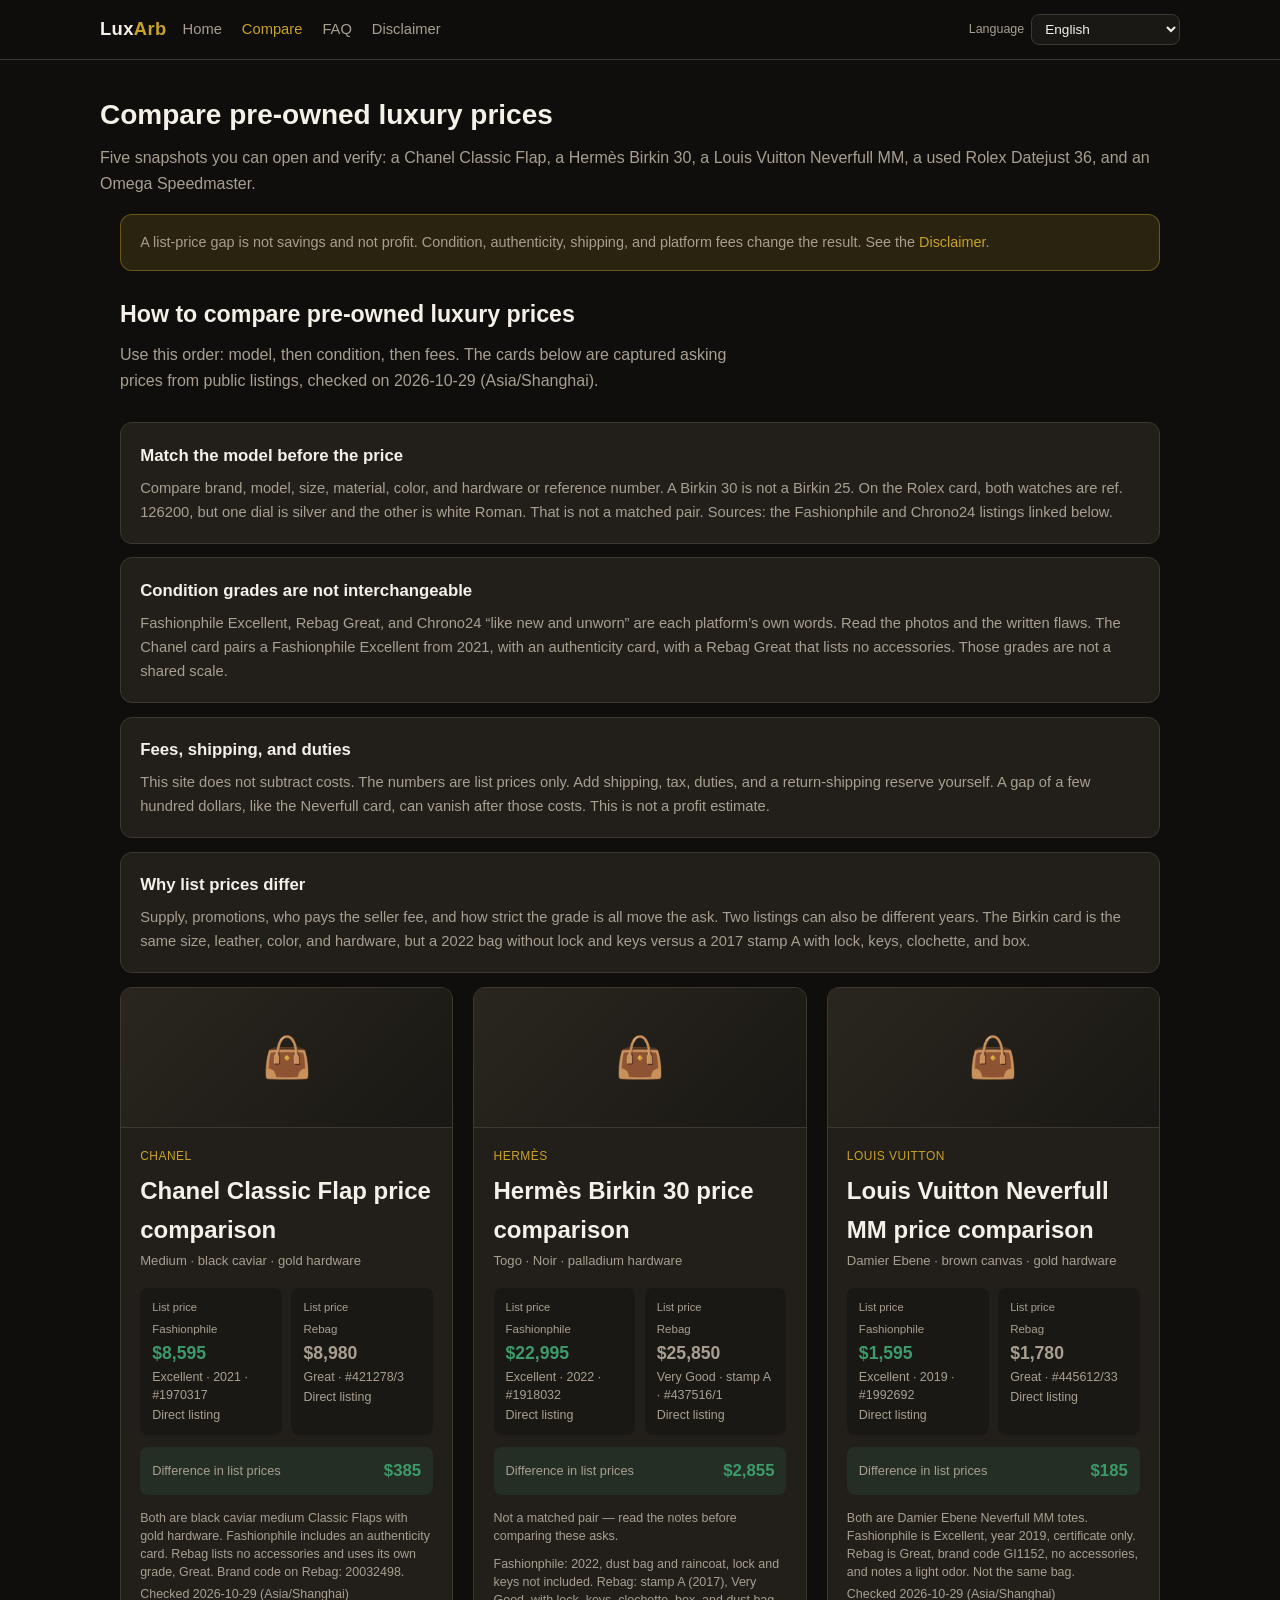
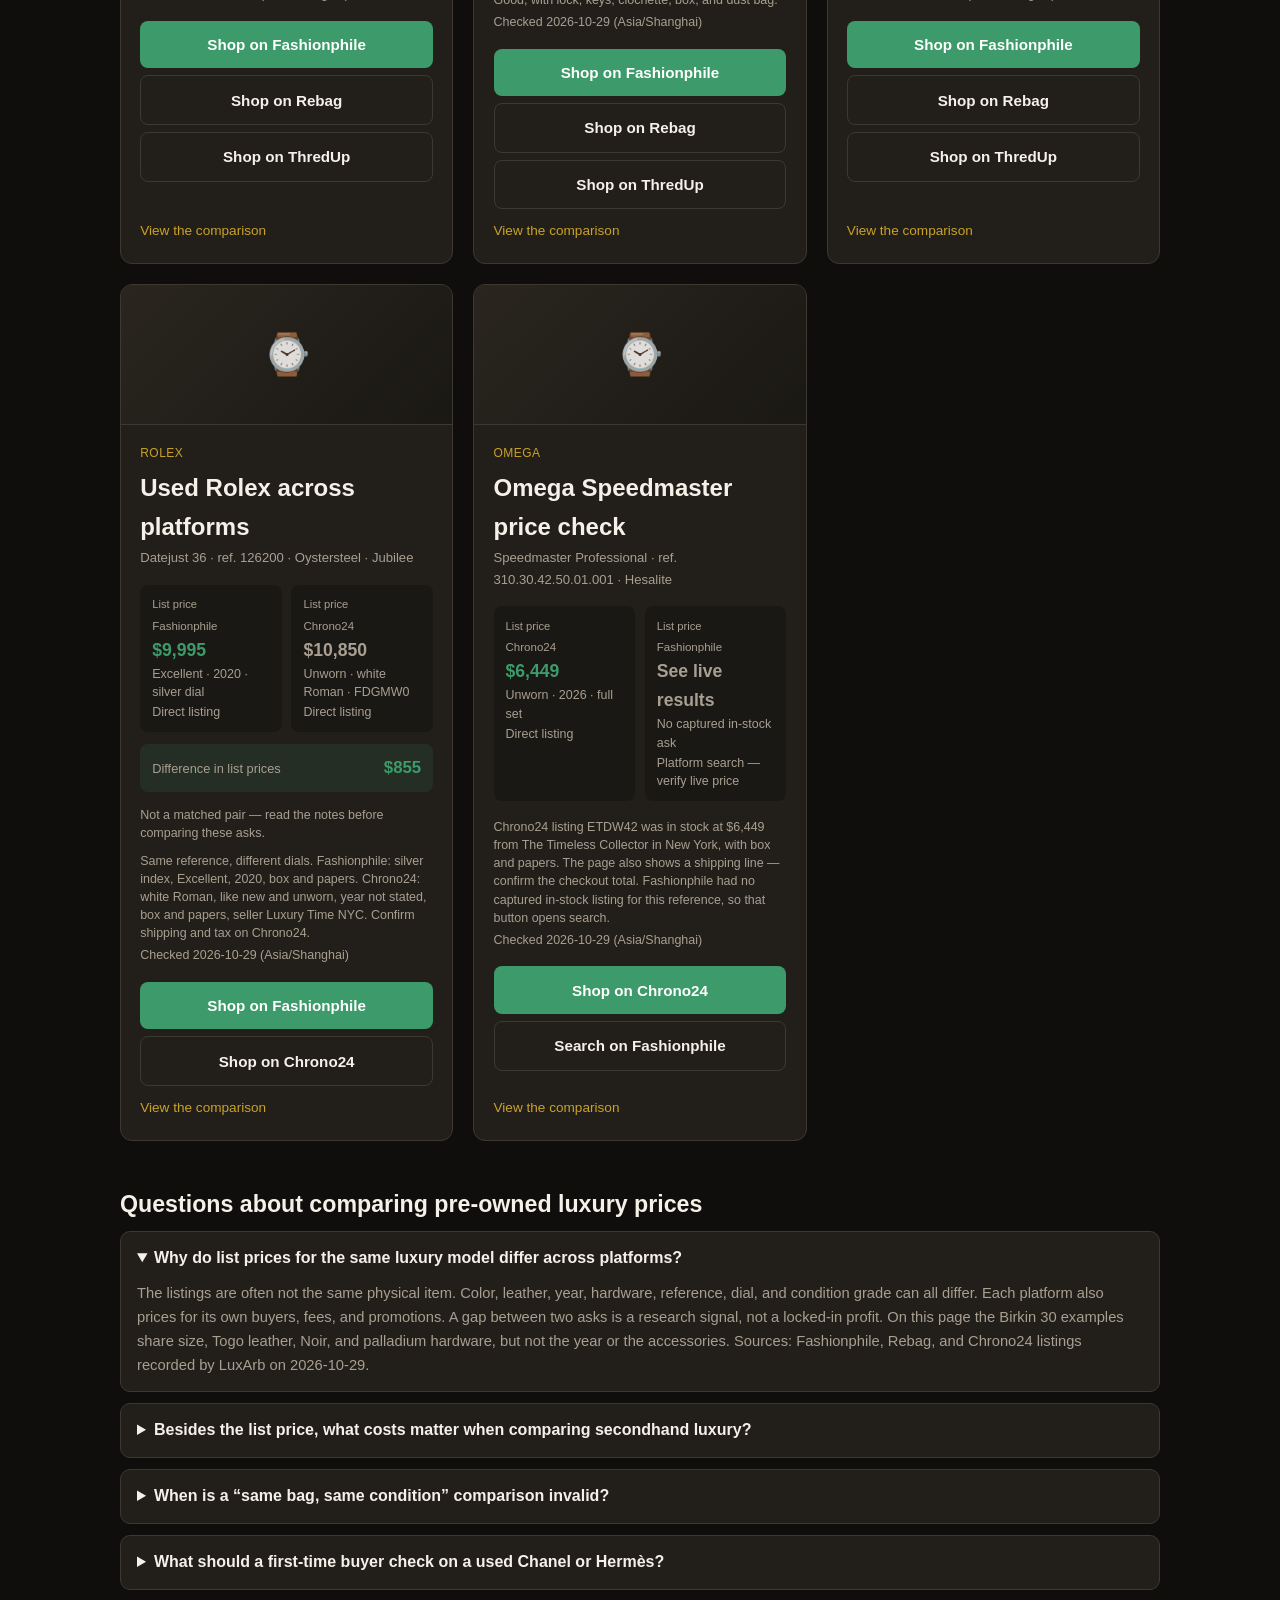
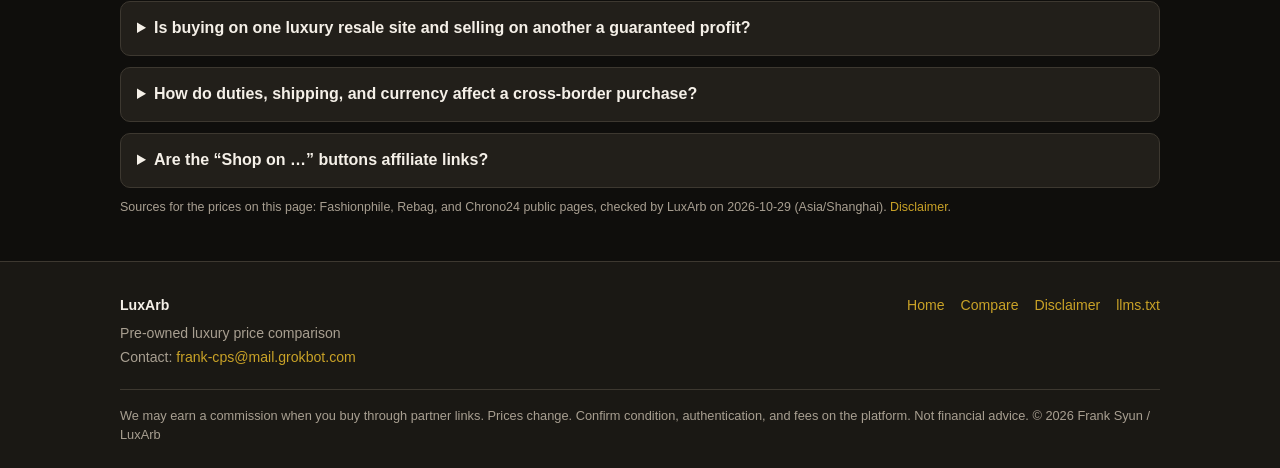
==== commit f455af77: "Add Shop on ThredUp buttons on handbag cards. Buttons use data-platform="thredup" so main.js points " ====
--- a/compare.html
+++ b/compare.html
@@ -177,6 +177,7 @@
               <div class="btn-stack">
                 <a class="btn btn-cta js-outbound" data-offer="chanel-fashionphile" data-platform="fashionphile" href="https://www.fashionphile.com/products/chanel-caviar-quilted-medium-double-flap-black-1970317" rel="sponsored noopener noreferrer" target="_blank" data-i18n="cta.fashionphile">Shop on Fashionphile</a>
                 <a class="btn btn-outline js-outbound" data-offer="chanel-rebag" data-platform="rebag" href="https://shop.rebag.com/products/handbags-chanel-classic-double-flap-bag-quilted-caviar-medium4212783" rel="sponsored noopener noreferrer" target="_blank" data-i18n="cta.rebag">Shop on Rebag</a>
+                <a class="btn btn-outline js-outbound" data-platform="thredup" href="https://www.thredup.com/products?search_text=Chanel%20Classic%20Flap" rel="sponsored noopener noreferrer" target="_blank" data-i18n="cta.thredup">Shop on ThredUp</a>
               </div>
               <p class="card-footer-link"><a href="product-chanel-flap.html" data-i18n="card.details">View the comparison</a></p>
             </div>
@@ -214,6 +215,7 @@
               <div class="btn-stack">
                 <a class="btn btn-cta js-outbound" data-offer="birkin-fashionphile" data-platform="fashionphile" href="https://www.fashionphile.com/products/hermes-togo-birkin-30-black-1918032" rel="sponsored noopener noreferrer" target="_blank" data-i18n="cta.fashionphile">Shop on Fashionphile</a>
                 <a class="btn btn-outline js-outbound" data-offer="birkin-rebag" data-platform="rebag" href="https://shop.rebag.com/products/handbags-hermes-birkin-handbag-black-togo-with-palladium-hardware-304375161" rel="sponsored noopener noreferrer" target="_blank" data-i18n="cta.rebag">Shop on Rebag</a>
+                <a class="btn btn-outline js-outbound" data-platform="thredup" href="https://www.thredup.com/products?search_text=Hermes%20Birkin" rel="sponsored noopener noreferrer" target="_blank" data-i18n="cta.thredup">Shop on ThredUp</a>
               </div>
               <p class="card-footer-link"><a href="product-hermes-birkin.html" data-i18n="card.details">View the comparison</a></p>
             </div>
@@ -250,6 +252,7 @@
               <div class="btn-stack">
                 <a class="btn btn-cta js-outbound" data-offer="neverfull-fashionphile" data-platform="fashionphile" href="https://www.fashionphile.com/products/louis-vuitton-damier-ebene-neverfull-mm-1992692" rel="sponsored noopener noreferrer" target="_blank" data-i18n="cta.fashionphile">Shop on Fashionphile</a>
                 <a class="btn btn-outline js-outbound" data-offer="neverfull-rebag" data-platform="rebag" href="https://shop.rebag.com/products/handbags-louis-vuitton-neverfull-tote-damier-mm44561233" rel="sponsored noopener noreferrer" target="_blank" data-i18n="cta.rebag">Shop on Rebag</a>
+                <a class="btn btn-outline js-outbound" data-platform="thredup" href="https://www.thredup.com/products?search_text=Louis%20Vuitton%20Neverfull" rel="sponsored noopener noreferrer" target="_blank" data-i18n="cta.thredup">Shop on ThredUp</a>
               </div>
               <p class="card-footer-link"><a href="product-lv-neverfull.html" data-i18n="card.details">View the comparison</a></p>
             </div>
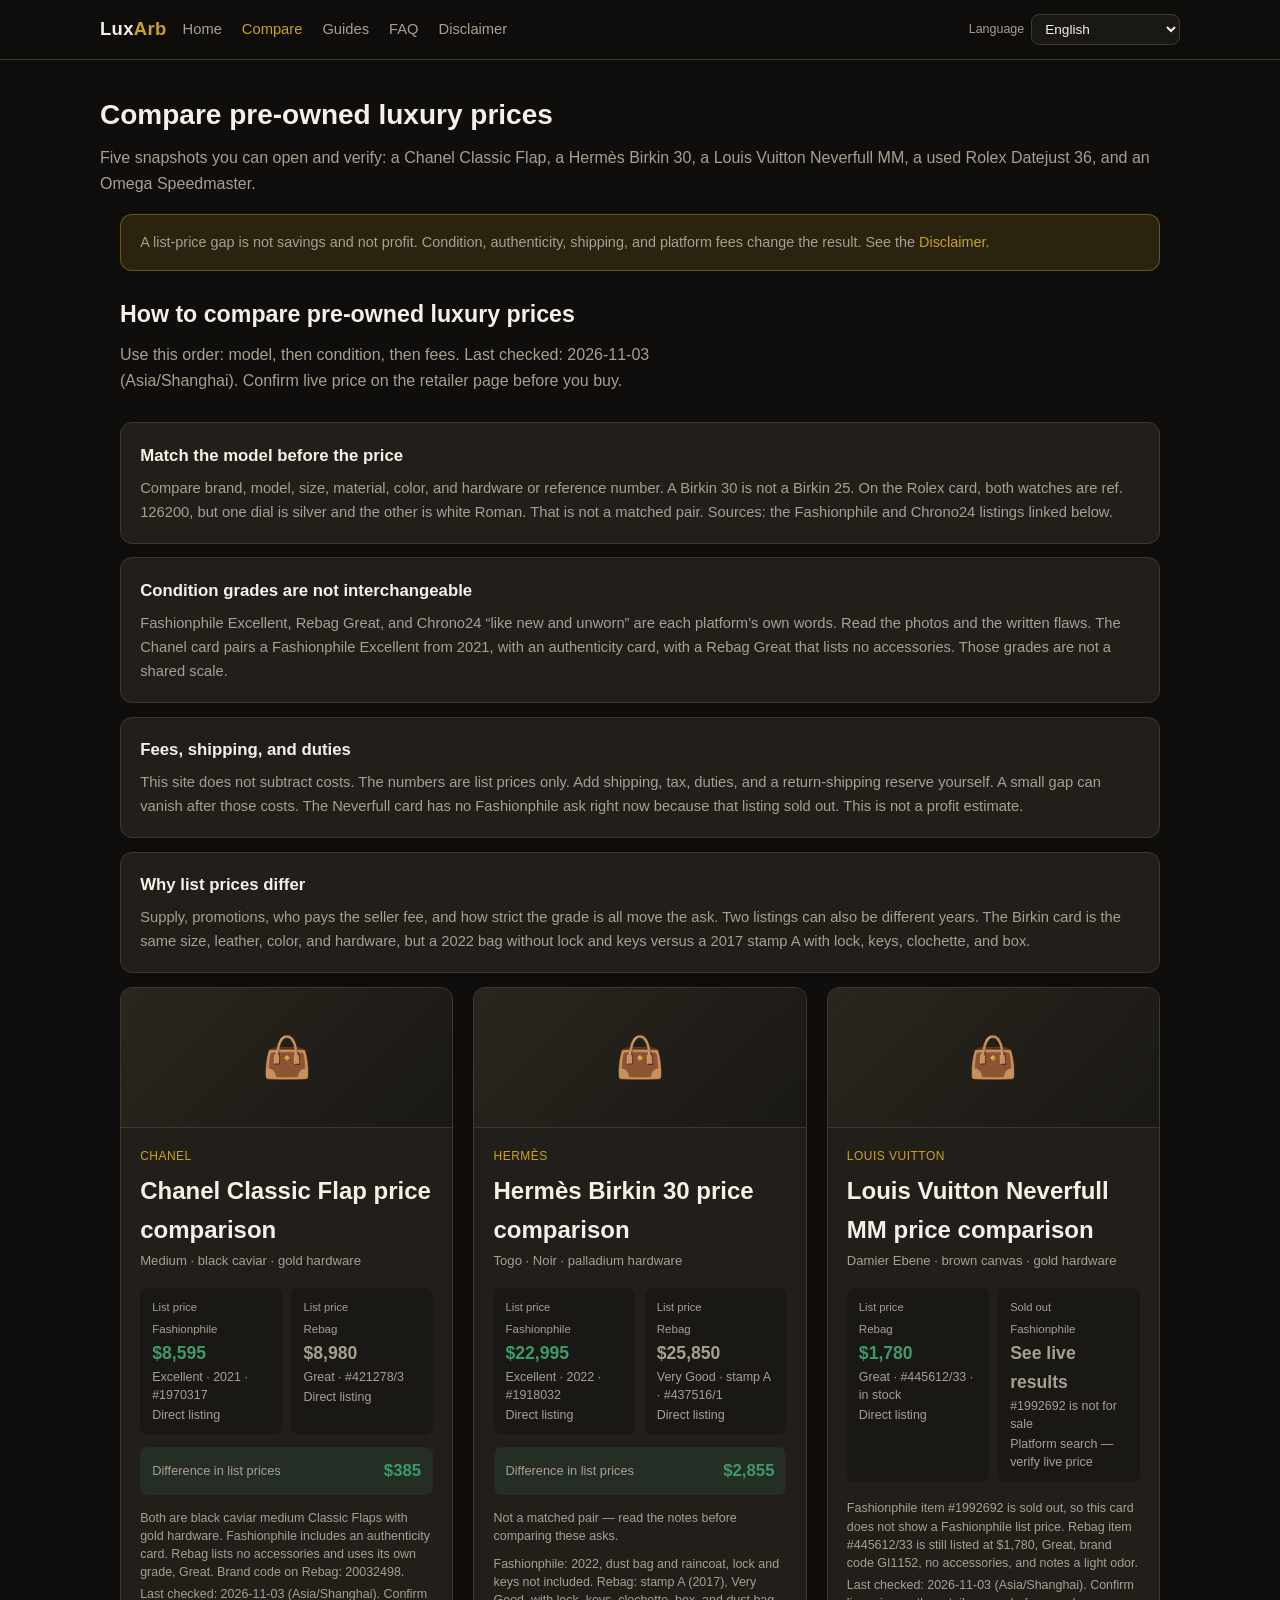
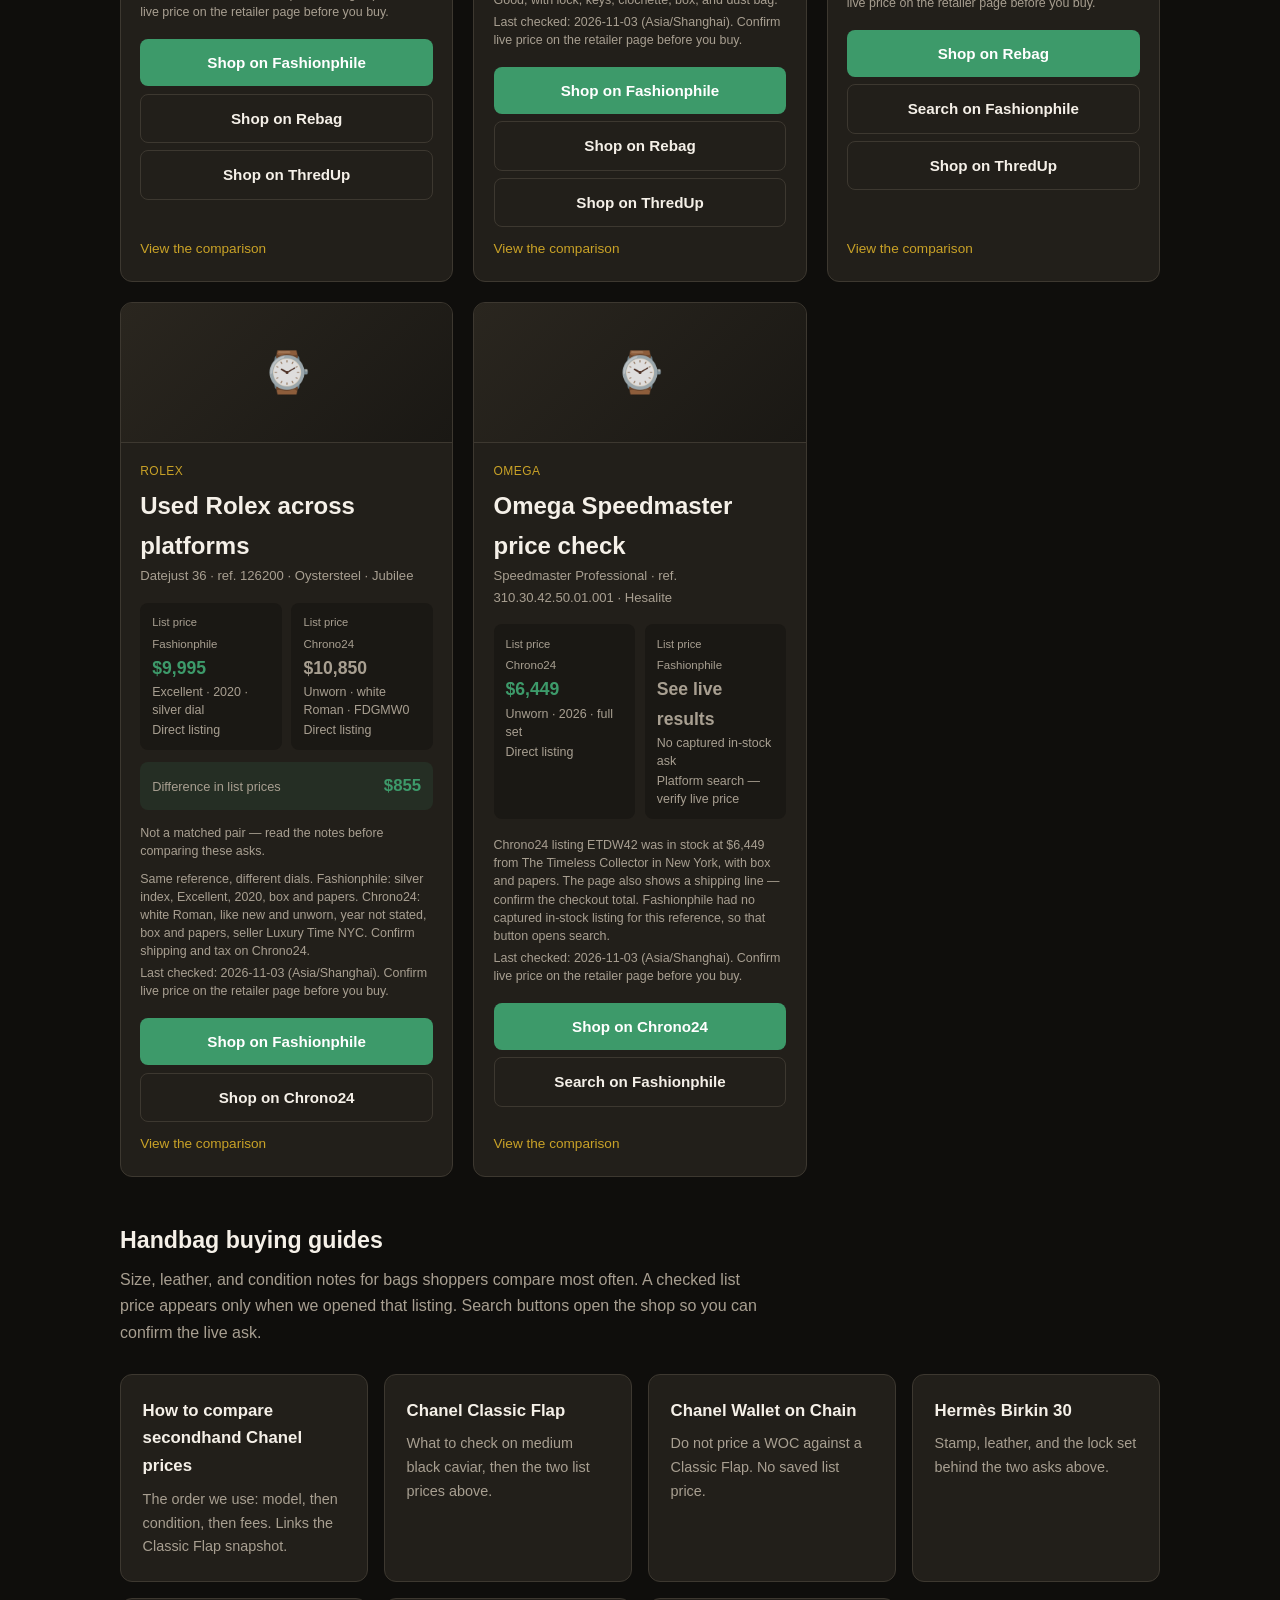
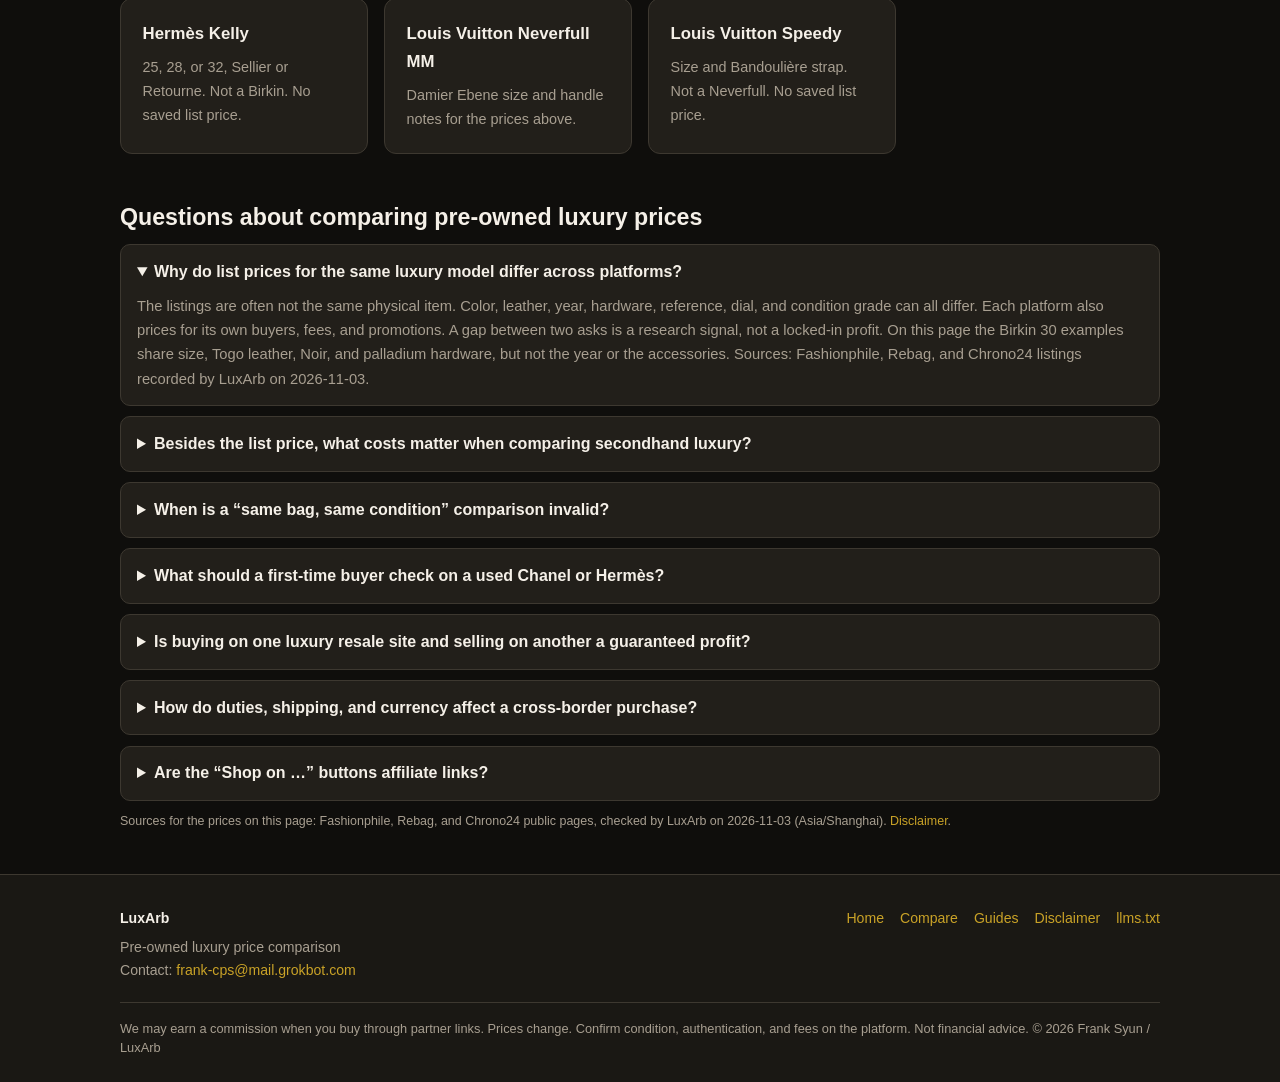
==== commit c1af0d2b: "Stop showing a sold-out Fashionphile Neverfull as a live ask. The 2026-11-03 check still has Rebag a" ====
--- a/compare.html
+++ b/compare.html
@@ -5,17 +5,17 @@
   <meta name="viewport" content="width=device-width, initial-scale=1" />
   <title>Compare Pre-Owned Luxury Prices — Chanel, Hermès, Rolex | LuxArb</title>
   <meta data-i18n-title="meta.title.compare" />
-  <meta name="description" data-i18n-attr="content:meta.desc.compare" content="Side-by-side list prices for a Chanel Classic Flap, Hermès Birkin 30, Louis Vuitton Neverfull MM, Rolex Datejust 36, and Omega Speedmaster. Checked 2026-10-29. Not financial advice." />
+  <meta name="description" data-i18n-attr="content:meta.desc.compare" content="Side-by-side list prices for a Chanel Classic Flap, Hermès Birkin 30, Louis Vuitton Neverfull MM, Rolex Datejust 36, and Omega Speedmaster, plus handbag buying guides. Checked 2026-11-03." />
   <link rel="canonical" href="https://getluxarb.com/compare" />
   <meta property="og:type" content="website" />
   <meta property="og:site_name" content="LuxArb" />
   <meta property="og:locale" content="en_US" />
   <meta property="og:url" content="https://getluxarb.com/compare" />
   <meta property="og:title" content="Compare Pre-Owned Luxury Prices — Chanel, Hermès, Rolex | LuxArb" />
-  <meta property="og:description" content="Side-by-side list prices for a Chanel Classic Flap, Hermès Birkin 30, Louis Vuitton Neverfull MM, Rolex Datejust 36, and Omega Speedmaster. Checked 2026-10-29." />
+  <meta property="og:description" content="Side-by-side list prices for a Chanel Classic Flap, Hermès Birkin 30, Louis Vuitton Neverfull MM, Rolex Datejust 36, and Omega Speedmaster, plus handbag buying guides. Checked 2026-11-03." />
   <meta name="twitter:card" content="summary" />
   <meta name="twitter:title" content="Compare Pre-Owned Luxury Prices — Chanel, Hermès, Rolex | LuxArb" />
-  <meta name="twitter:description" content="Side-by-side list prices checked 2026-10-29. Confirm condition and fees on the retailer." />
+  <meta name="twitter:description" content="Side-by-side list prices checked 2026-11-03, plus handbag buying guides. Confirm condition and fees on the retailer." />
   <meta name="robots" content="index,follow" />
   <link rel="stylesheet" href="css/styles.css" />
   <script type="application/ld+json">
@@ -44,7 +44,7 @@
         "name": "Why do list prices for the same luxury model differ across platforms?",
         "acceptedAnswer": {
           "@type": "Answer",
-          "text": "The listings are often not the same physical item. Color, leather, year, hardware, reference, dial, and condition grade can all differ. Each platform also prices for its own buyers, fees, and promotions. A gap between two asks is a research signal, not a locked-in profit. Sources: Fashionphile, Rebag, and Chrono24 public listings recorded by LuxArb on 2026-10-29."
+          "text": "The listings are often not the same physical item. Color, leather, year, hardware, reference, dial, and condition grade can all differ. Each platform also prices for its own buyers, fees, and promotions. A gap between two asks is a research signal, not a locked-in profit. Sources: Fashionphile, Rebag, and Chrono24 public listings recorded by LuxArb on 2026-11-03."
         }
       },
       {
@@ -106,6 +106,7 @@
       <nav class="nav" aria-label="Main" data-i18n-attr="aria-label:nav.aria">
         <a href="index.html" data-i18n="nav.home">Home</a>
         <a href="compare.html" class="active" data-i18n="nav.compare">Compare</a>
+        <a href="guide-chanel-prices.html" data-i18n="nav.guides">Guides</a>
         <a href="compare.html#faq" data-i18n="nav.faq">FAQ</a>
         <a href="disclaimer.html" data-i18n="nav.disclaimer">Disclaimer</a>
       </nav>
@@ -126,7 +127,7 @@
         </div>
 
         <h2 class="section-title" data-i18n="guide.title">How to compare pre-owned luxury prices</h2>
-        <p class="section-sub" data-i18n="guide.lead">Use this order: model, then condition, then fees. The cards below are captured asking prices from public listings, checked on 2026-10-29 (Asia/Shanghai).</p>
+        <p class="section-sub" data-i18n="guide.lead">Use this order: model, then condition, then fees. The cards below are captured asking prices from public listings, checked on 2026-11-03 (Asia/Shanghai).</p>
 
         <div class="guide-block">
           <h3 data-i18n="guide.match.title">Match the model before the price</h3>
@@ -173,7 +174,7 @@
                 <span class="spread-val">$385</span>
               </div>
               <p class="match-note">Both are black caviar medium Classic Flaps with gold hardware. Fashionphile includes an authenticity card. Rebag lists no accessories and uses its own grade, Great. Brand code on Rebag: 20032498.</p>
-              <p class="verified"><span data-i18n="label.checked">Checked</span> 2026-10-29 (Asia/Shanghai)</p>
+              <p class="verified">Last checked: 2026-11-03 (Asia/Shanghai). Confirm live price on the retailer page before you buy.</p>
               <div class="btn-stack">
                 <a class="btn btn-cta js-outbound" data-offer="chanel-fashionphile" data-platform="fashionphile" href="https://www.fashionphile.com/products/chanel-caviar-quilted-medium-double-flap-black-1970317" rel="sponsored noopener noreferrer" target="_blank" data-i18n="cta.fashionphile">Shop on Fashionphile</a>
                 <a class="btn btn-outline js-outbound" data-offer="chanel-rebag" data-platform="rebag" href="https://shop.rebag.com/products/handbags-chanel-classic-double-flap-bag-quilted-caviar-medium4212783" rel="sponsored noopener noreferrer" target="_blank" data-i18n="cta.rebag">Shop on Rebag</a>
@@ -211,7 +212,7 @@
               </div>
               <p class="match-note" data-i18n="label.notMatched">Not a matched pair — read the notes before comparing these asks.</p>
               <p class="match-note">Fashionphile: 2022, dust bag and raincoat, lock and keys not included. Rebag: stamp A (2017), Very Good, with lock, keys, clochette, box, and dust bag.</p>
-              <p class="verified"><span data-i18n="label.checked">Checked</span> 2026-10-29 (Asia/Shanghai)</p>
+              <p class="verified">Last checked: 2026-11-03 (Asia/Shanghai). Confirm live price on the retailer page before you buy.</p>
               <div class="btn-stack">
                 <a class="btn btn-cta js-outbound" data-offer="birkin-fashionphile" data-platform="fashionphile" href="https://www.fashionphile.com/products/hermes-togo-birkin-30-black-1918032" rel="sponsored noopener noreferrer" target="_blank" data-i18n="cta.fashionphile">Shop on Fashionphile</a>
                 <a class="btn btn-outline js-outbound" data-offer="birkin-rebag" data-platform="rebag" href="https://shop.rebag.com/products/handbags-hermes-birkin-handbag-black-togo-with-palladium-hardware-304375161" rel="sponsored noopener noreferrer" target="_blank" data-i18n="cta.rebag">Shop on Rebag</a>
@@ -230,28 +231,24 @@
               <div class="price-row">
                 <div class="price-box low">
                   <div class="label" data-i18n="label.listPrice">List price</div>
-                  <div class="platform">Fashionphile</div>
-                  <div class="amount">$1,595</div>
-                  <div class="offer-meta">Excellent · 2019 · #1992692</div>
-                  <div class="offer-kind" data-i18n="label.direct">Direct listing</div>
-                </div>
-                <div class="price-box high">
-                  <div class="label" data-i18n="label.listPrice">List price</div>
                   <div class="platform">Rebag</div>
                   <div class="amount">$1,780</div>
-                  <div class="offer-meta">Great · #445612/33</div>
-                  <div class="offer-kind" data-i18n="label.direct">Direct listing</div>
-                </div>
-              </div>
-              <div class="spread">
-                <span class="spread-label" data-i18n="label.spread">Difference in list prices</span>
-                <span class="spread-val">$185</span>
-              </div>
-              <p class="match-note">Both are Damier Ebene Neverfull MM totes. Fashionphile is Excellent, year 2019, certificate only. Rebag is Great, brand code GI1152, no accessories, and notes a light odor. Not the same bag.</p>
-              <p class="verified"><span data-i18n="label.checked">Checked</span> 2026-10-29 (Asia/Shanghai)</p>
+                  <div class="offer-meta">Great · #445612/33 · in stock</div>
+                  <div class="offer-kind" data-i18n="label.direct">Direct listing</div>
+                </div>
+                <div class="price-box high">
+                  <div class="label">Sold out</div>
+                  <div class="platform">Fashionphile</div>
+                  <div class="amount" data-i18n="label.seeLive">See live results</div>
+                  <div class="offer-meta">#1992692 is not for sale</div>
+                  <div class="offer-kind" data-i18n="label.searchVerify">Platform search — verify live price</div>
+                </div>
+              </div>
+              <p class="match-note">Fashionphile item #1992692 is sold out, so this card does not show a Fashionphile list price. Rebag item #445612/33 is still listed at $1,780, Great, brand code GI1152, no accessories, and notes a light odor.</p>
+              <p class="verified">Last checked: 2026-11-03 (Asia/Shanghai). Confirm live price on the retailer page before you buy.</p>
               <div class="btn-stack">
-                <a class="btn btn-cta js-outbound" data-offer="neverfull-fashionphile" data-platform="fashionphile" href="https://www.fashionphile.com/products/louis-vuitton-damier-ebene-neverfull-mm-1992692" rel="sponsored noopener noreferrer" target="_blank" data-i18n="cta.fashionphile">Shop on Fashionphile</a>
-                <a class="btn btn-outline js-outbound" data-offer="neverfull-rebag" data-platform="rebag" href="https://shop.rebag.com/products/handbags-louis-vuitton-neverfull-tote-damier-mm44561233" rel="sponsored noopener noreferrer" target="_blank" data-i18n="cta.rebag">Shop on Rebag</a>
+                <a class="btn btn-cta js-outbound" data-offer="neverfull-rebag" data-platform="rebag" href="https://shop.rebag.com/products/handbags-louis-vuitton-neverfull-tote-damier-mm44561233" rel="sponsored noopener noreferrer" target="_blank" data-i18n="cta.rebag">Shop on Rebag</a>
+                <a class="btn btn-outline js-outbound" data-offer="neverfull-fashionphile" data-platform="fashionphile" href="https://www.fashionphile.com/search?q=Louis+Vuitton+Neverfull+MM" rel="sponsored noopener noreferrer" target="_blank" data-i18n="cta.searchFashionphile">Search on Fashionphile</a>
                 <a class="btn btn-outline js-outbound" data-platform="thredup" href="https://www.thredup.com/products?search_text=Louis%20Vuitton%20Neverfull" rel="sponsored noopener noreferrer" target="_blank" data-i18n="cta.thredup">Shop on ThredUp</a>
               </div>
               <p class="card-footer-link"><a href="product-lv-neverfull.html" data-i18n="card.details">View the comparison</a></p>
@@ -286,7 +283,7 @@
               </div>
               <p class="match-note" data-i18n="label.notMatched">Not a matched pair — read the notes before comparing these asks.</p>
               <p class="match-note">Same reference, different dials. Fashionphile: silver index, Excellent, 2020, box and papers. Chrono24: white Roman, like new and unworn, year not stated, box and papers, seller Luxury Time NYC. Confirm shipping and tax on Chrono24.</p>
-              <p class="verified"><span data-i18n="label.checked">Checked</span> 2026-10-29 (Asia/Shanghai)</p>
+              <p class="verified">Last checked: 2026-11-03 (Asia/Shanghai). Confirm live price on the retailer page before you buy.</p>
               <div class="btn-stack">
                 <a class="btn btn-cta js-outbound" data-offer="datejust-fashionphile" data-platform="fashionphile" href="https://www.fashionphile.com/products/rolex-stainless-steel-36mm-oyster-perpetual-datejust-watch-silver-126200-1918093" rel="sponsored noopener noreferrer" target="_blank" data-i18n="cta.fashionphile">Shop on Fashionphile</a>
                 <a class="btn btn-outline js-outbound" data-offer="datejust-chrono24" data-platform="chrono24" href="https://www.chrono24.com/rolex/rolex-datejust-36mm-stainless-steel-smooth-bezel-white-roman-dial-jubilee-bracelet-126200--id25822328.htm" rel="sponsored noopener noreferrer" target="_blank" data-i18n="cta.chrono24">Shop on Chrono24</a>
@@ -318,7 +315,7 @@
                 </div>
               </div>
               <p class="match-note">Chrono24 listing ETDW42 was in stock at $6,449 from The Timeless Collector in New York, with box and papers. The page also shows a shipping line — confirm the checkout total. Fashionphile had no captured in-stock listing for this reference, so that button opens search.</p>
-              <p class="verified"><span data-i18n="label.checked">Checked</span> 2026-10-29 (Asia/Shanghai)</p>
+              <p class="verified">Last checked: 2026-11-03 (Asia/Shanghai). Confirm live price on the retailer page before you buy.</p>
               <div class="btn-stack">
                 <a class="btn btn-cta js-outbound" data-offer="speedy-chrono24" data-platform="chrono24" href="https://www.chrono24.com/omega/speedmaster-moonwatch-co-axial-hesalite--id24885652.htm" rel="sponsored noopener noreferrer" target="_blank" data-i18n="cta.chrono24">Shop on Chrono24</a>
                 <a class="btn btn-outline js-outbound" data-offer="speedy-fashionphile-search" data-platform="fashionphile" href="https://www.fashionphile.com/search?q=310.30.42.50.01.001" rel="sponsored noopener noreferrer" target="_blank" data-i18n="cta.searchFashionphile">Search on Fashionphile</a>
@@ -326,6 +323,43 @@
               <p class="card-footer-link"><a href="product-omega-speedy.html" data-i18n="card.details">View the comparison</a></p>
             </div>
           </article>
+        </div>
+      </div>
+    </section>
+
+    <section class="section" id="guides" style="padding-top:0">
+      <div class="container">
+        <h2 class="section-title" data-i18n="guides.home.title">Handbag buying guides</h2>
+        <p class="section-sub" data-i18n="guides.home.sub">Size, leather, and condition notes for bags shoppers compare most often. A checked list price appears only when we opened that listing. Search buttons open the shop so you can confirm the live ask.</p>
+        <div class="mode-grid">
+          <a class="mode-card" href="guide-chanel-prices.html">
+            <h3>How to compare secondhand Chanel prices</h3>
+            <p>The order we use: model, then condition, then fees. Links the Classic Flap snapshot.</p>
+          </a>
+          <a class="mode-card" href="product-chanel-flap.html">
+            <h3>Chanel Classic Flap</h3>
+            <p>What to check on medium black caviar, then the two list prices above.</p>
+          </a>
+          <a class="mode-card" href="product-chanel-woc.html">
+            <h3>Chanel Wallet on Chain</h3>
+            <p>Do not price a WOC against a Classic Flap. No saved list price.</p>
+          </a>
+          <a class="mode-card" href="product-hermes-birkin.html">
+            <h3>Hermès Birkin 30</h3>
+            <p>Stamp, leather, and the lock set behind the two asks above.</p>
+          </a>
+          <a class="mode-card" href="product-hermes-kelly.html">
+            <h3>Hermès Kelly</h3>
+            <p>25, 28, or 32, Sellier or Retourne. Not a Birkin. No saved list price.</p>
+          </a>
+          <a class="mode-card" href="product-lv-neverfull.html">
+            <h3>Louis Vuitton Neverfull MM</h3>
+            <p>Damier Ebene size and handle notes for the prices above.</p>
+          </a>
+          <a class="mode-card" href="product-lv-speedy.html">
+            <h3>Louis Vuitton Speedy</h3>
+            <p>Size and Bandoulière strap. Not a Neverfull. No saved list price.</p>
+          </a>
         </div>
       </div>
     </section>
@@ -336,7 +370,7 @@
         <div class="faq-list">
           <details open>
             <summary data-i18n="faq.q1">Why do list prices for the same luxury model differ across platforms?</summary>
-            <p data-i18n="faq.a1">The listings are often not the same physical item. Color, leather, year, hardware, reference, dial, and condition grade can all differ. Each platform also prices for its own buyers, fees, and promotions. A gap between two asks is a research signal, not a locked-in profit. On this page the Birkin 30 examples share size, Togo leather, Noir, and palladium hardware, but not the year or the accessories. Sources: Fashionphile, Rebag, and Chrono24 listings recorded by LuxArb on 2026-10-29.</p>
+            <p data-i18n="faq.a1">The listings are often not the same physical item. Color, leather, year, hardware, reference, dial, and condition grade can all differ. Each platform also prices for its own buyers, fees, and promotions. A gap between two asks is a research signal, not a locked-in profit. On this page the Birkin 30 examples share size, Togo leather, Noir, and palladium hardware, but not the year or the accessories. Sources: Fashionphile, Rebag, and Chrono24 listings recorded by LuxArb on 2026-11-03.</p>
           </details>
           <details>
             <summary data-i18n="faq.q2">Besides the list price, what costs matter when comparing secondhand luxury?</summary>
@@ -363,7 +397,7 @@
             <p data-i18n="faq.a7">Not until a partner program is approved. Today they open the public listing or the platform search named on the card. If a tagged partner link is added later, the footer says LuxArb may earn a commission. Until then the footer says links may open retailer sites, and we may earn a commission when partner programs are active.</p>
           </details>
         </div>
-        <p class="source-line">Sources for the prices on this page: Fashionphile, Rebag, and Chrono24 public pages, checked by LuxArb on 2026-10-29 (Asia/Shanghai). <a href="disclaimer.html">Disclaimer</a>.</p>
+        <p class="source-line">Sources for the prices on this page: Fashionphile, Rebag, and Chrono24 public pages, checked by LuxArb on 2026-11-03 (Asia/Shanghai). <a href="disclaimer.html">Disclaimer</a>.</p>
       </div>
     </section>
   </main>
@@ -379,6 +413,7 @@
         <div class="footer-links">
           <a href="index.html" data-i18n="nav.home">Home</a>
           <a href="compare.html" data-i18n="footer.compare">Compare</a>
+          <a href="guide-chanel-prices.html" data-i18n="nav.guides">Guides</a>
           <a href="disclaimer.html" data-i18n="footer.disclaimer">Disclaimer</a>
           <a href="llms.txt">llms.txt</a>
         </div>
--- a/css/styles.css
+++ b/css/styles.css
@@ -612,3 +612,18 @@
   margin: 1.25rem 0 0.4rem;
   color: var(--text);
 }
+
+a.mode-card {
+  color: inherit;
+  text-decoration: none;
+  display: block;
+}
+a.mode-card:hover {
+  border-color: rgba(201, 162, 39, 0.5);
+  text-decoration: none;
+  color: inherit;
+}
+a.mode-card h3 { color: var(--text); }
+
+.prose .btn-stack { max-width: 360px; margin: 1rem 0 0.35rem; }
+.prose .compare-table { margin: 0.75rem 0 1rem; }
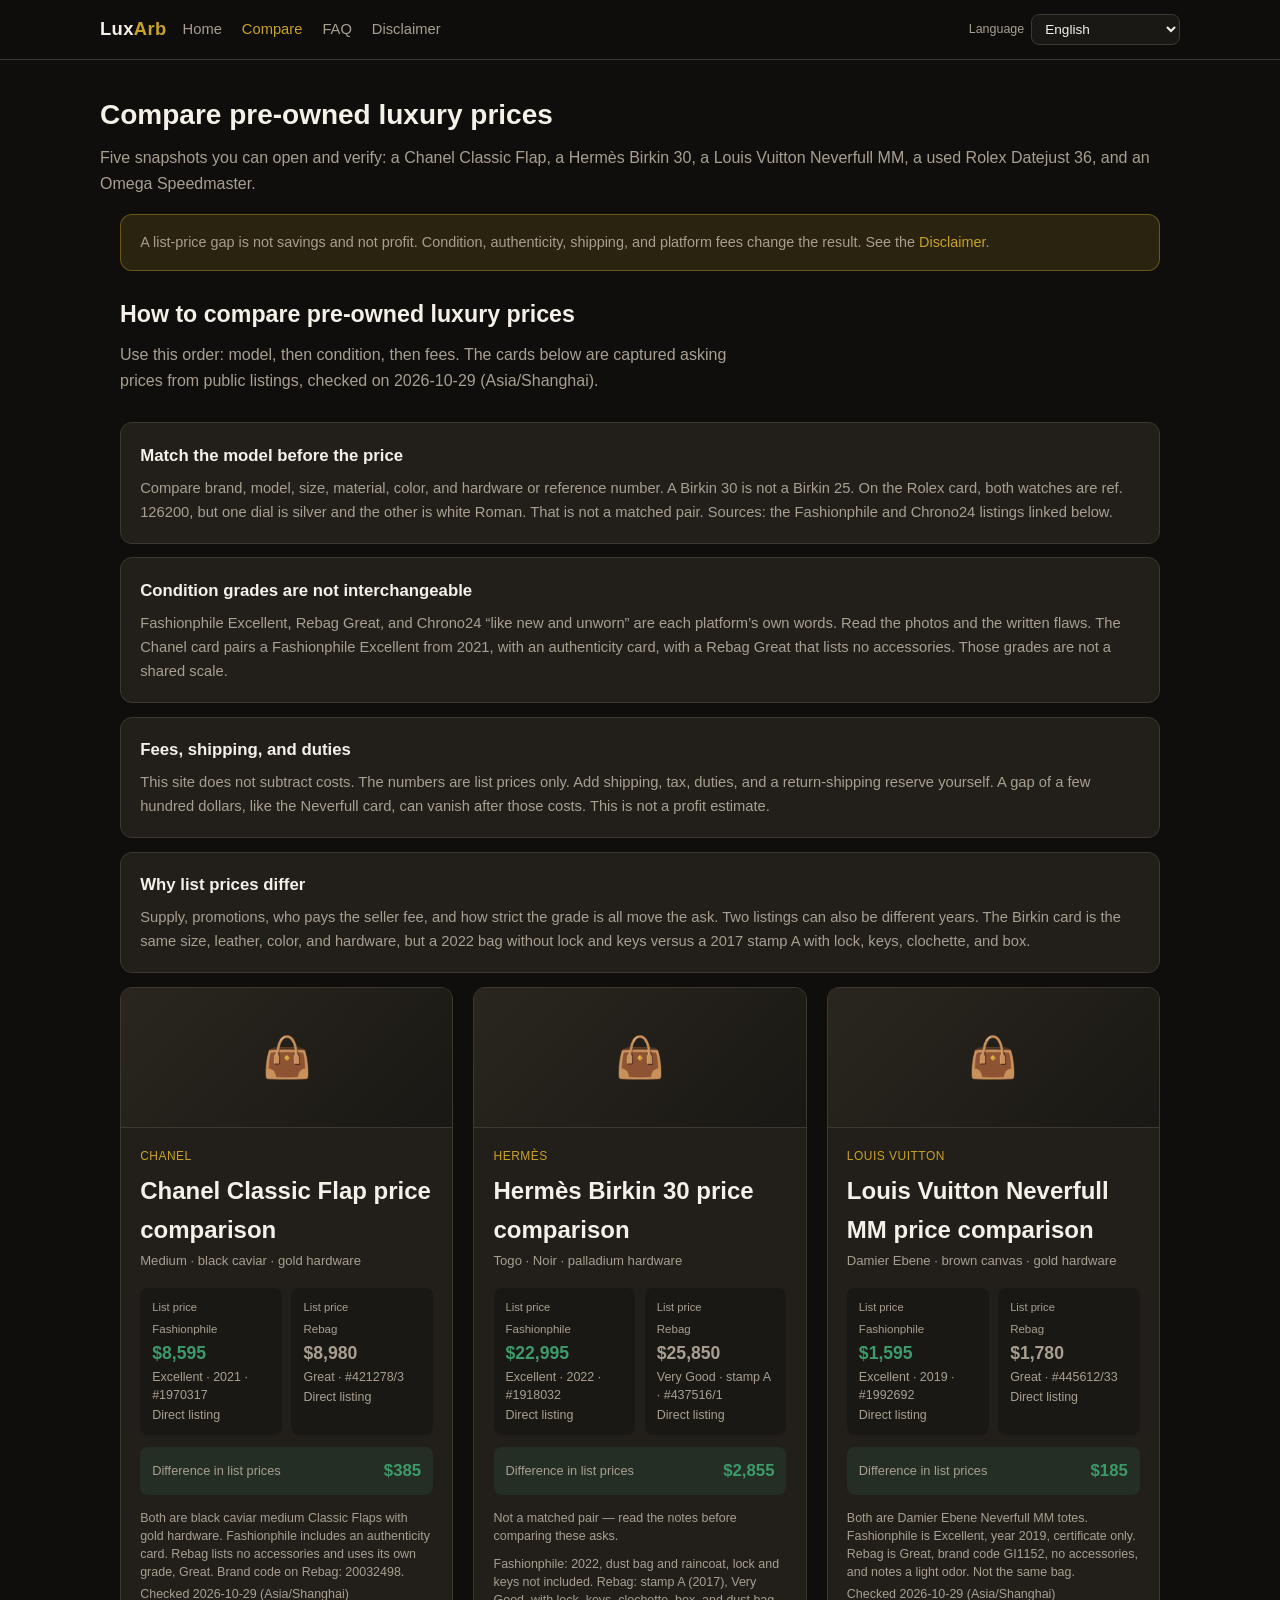
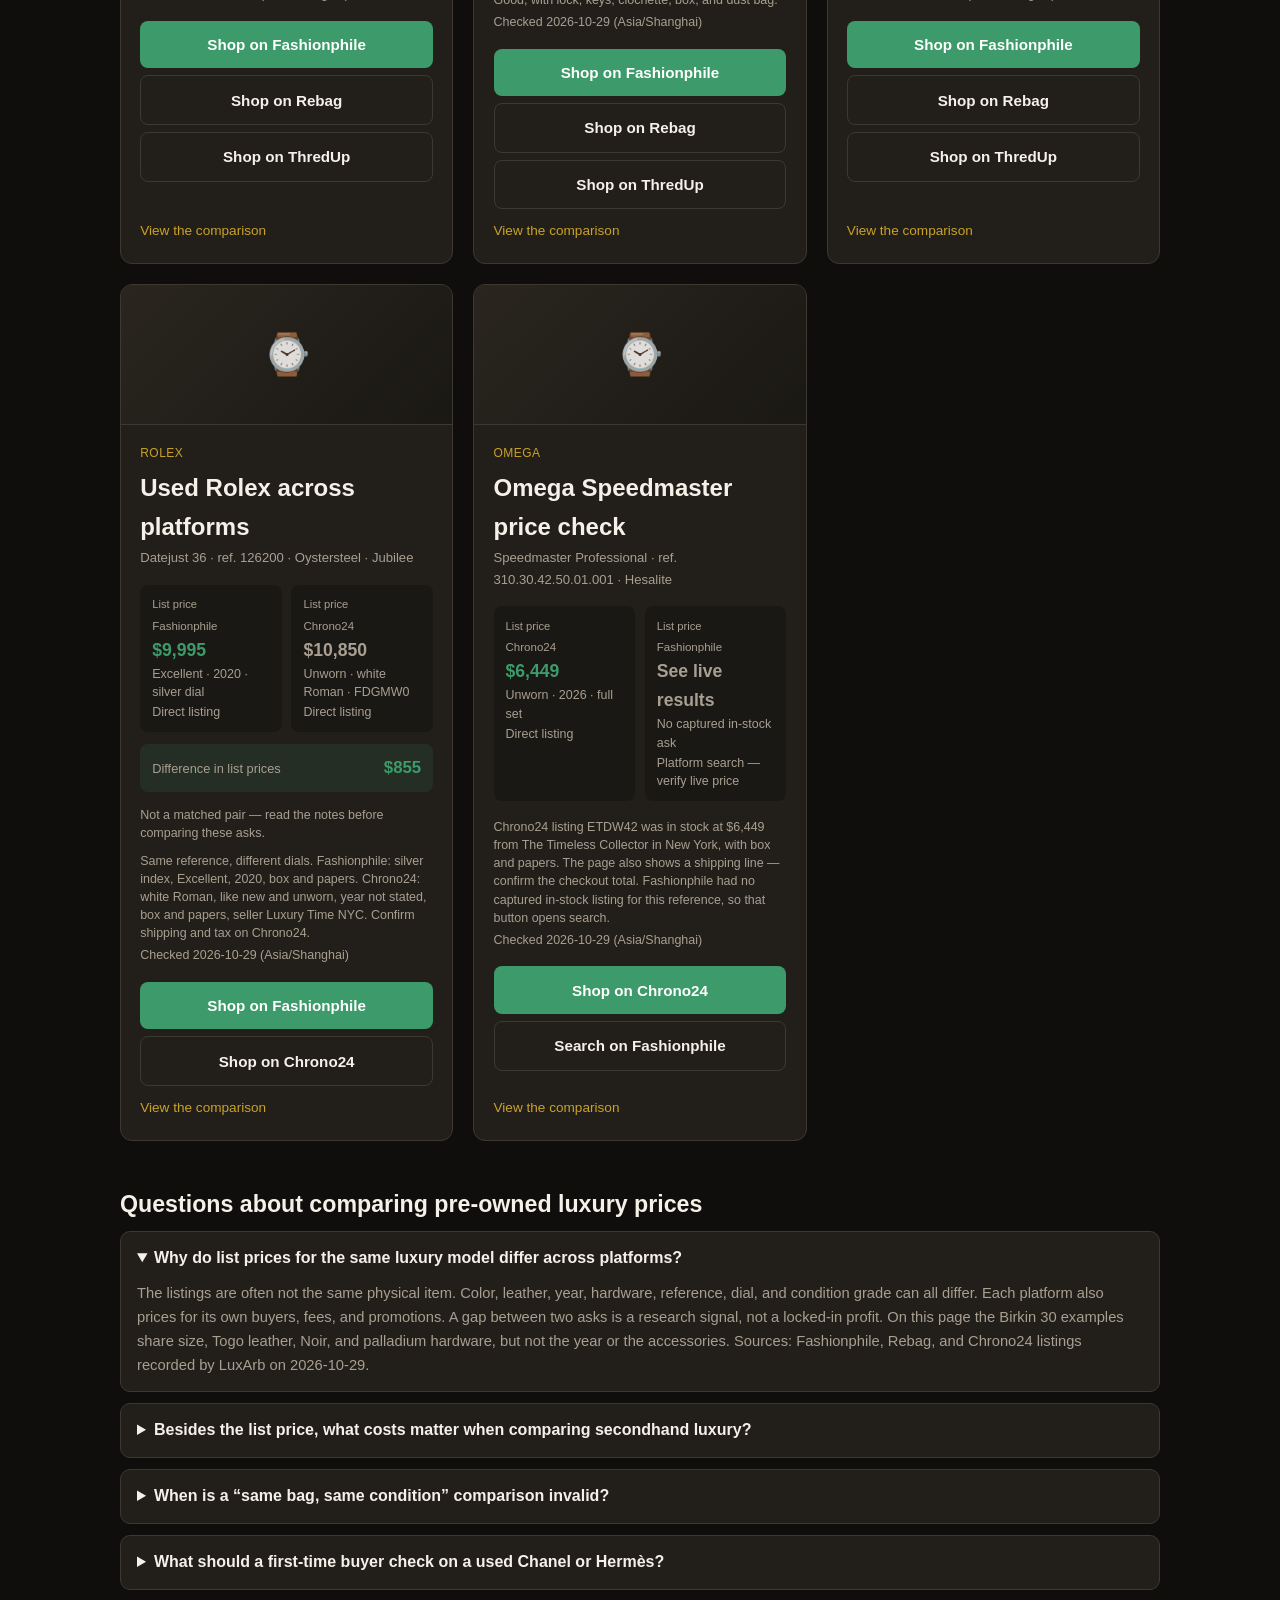
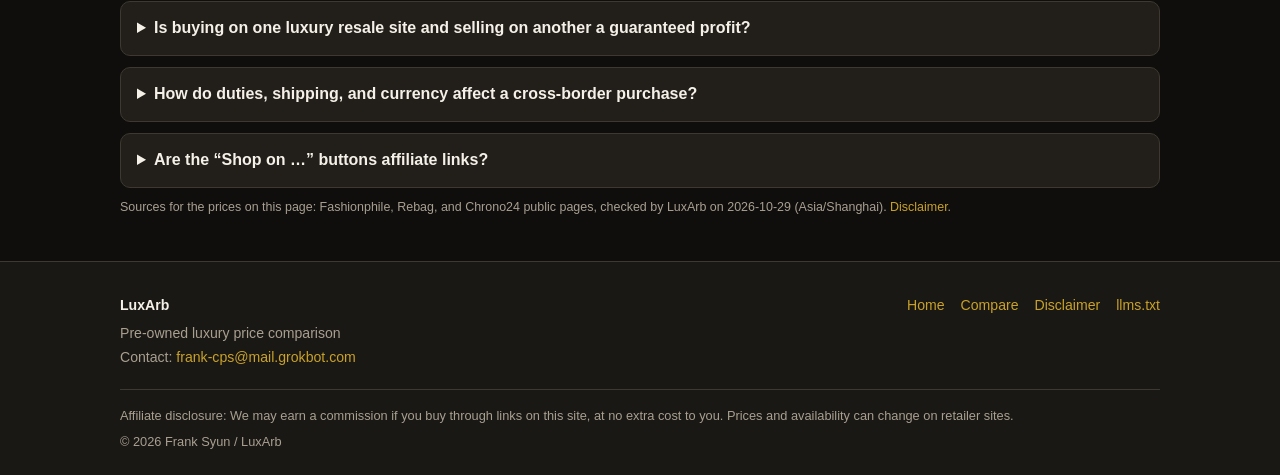
==== commit 9108c694: "Add the fixed English affiliate disclosure on every page. Pin the P0-10 sentence in the footer so la" ====
--- a/compare.html
+++ b/compare.html
@@ -5,17 +5,17 @@
   <meta name="viewport" content="width=device-width, initial-scale=1" />
   <title>Compare Pre-Owned Luxury Prices — Chanel, Hermès, Rolex | LuxArb</title>
   <meta data-i18n-title="meta.title.compare" />
-  <meta name="description" data-i18n-attr="content:meta.desc.compare" content="Side-by-side list prices for a Chanel Classic Flap, Hermès Birkin 30, Louis Vuitton Neverfull MM, Rolex Datejust 36, and Omega Speedmaster, plus handbag buying guides. Checked 2026-11-03." />
+  <meta name="description" data-i18n-attr="content:meta.desc.compare" content="Side-by-side list prices for a Chanel Classic Flap, Hermès Birkin 30, Louis Vuitton Neverfull MM, Rolex Datejust 36, and Omega Speedmaster. Checked 2026-10-29. Not financial advice." />
   <link rel="canonical" href="https://getluxarb.com/compare" />
   <meta property="og:type" content="website" />
   <meta property="og:site_name" content="LuxArb" />
   <meta property="og:locale" content="en_US" />
   <meta property="og:url" content="https://getluxarb.com/compare" />
   <meta property="og:title" content="Compare Pre-Owned Luxury Prices — Chanel, Hermès, Rolex | LuxArb" />
-  <meta property="og:description" content="Side-by-side list prices for a Chanel Classic Flap, Hermès Birkin 30, Louis Vuitton Neverfull MM, Rolex Datejust 36, and Omega Speedmaster, plus handbag buying guides. Checked 2026-11-03." />
+  <meta property="og:description" content="Side-by-side list prices for a Chanel Classic Flap, Hermès Birkin 30, Louis Vuitton Neverfull MM, Rolex Datejust 36, and Omega Speedmaster. Checked 2026-10-29." />
   <meta name="twitter:card" content="summary" />
   <meta name="twitter:title" content="Compare Pre-Owned Luxury Prices — Chanel, Hermès, Rolex | LuxArb" />
-  <meta name="twitter:description" content="Side-by-side list prices checked 2026-11-03, plus handbag buying guides. Confirm condition and fees on the retailer." />
+  <meta name="twitter:description" content="Side-by-side list prices checked 2026-10-29. Confirm condition and fees on the retailer." />
   <meta name="robots" content="index,follow" />
   <link rel="stylesheet" href="css/styles.css" />
   <script type="application/ld+json">
@@ -44,7 +44,7 @@
         "name": "Why do list prices for the same luxury model differ across platforms?",
         "acceptedAnswer": {
           "@type": "Answer",
-          "text": "The listings are often not the same physical item. Color, leather, year, hardware, reference, dial, and condition grade can all differ. Each platform also prices for its own buyers, fees, and promotions. A gap between two asks is a research signal, not a locked-in profit. Sources: Fashionphile, Rebag, and Chrono24 public listings recorded by LuxArb on 2026-11-03."
+          "text": "The listings are often not the same physical item. Color, leather, year, hardware, reference, dial, and condition grade can all differ. Each platform also prices for its own buyers, fees, and promotions. A gap between two asks is a research signal, not a locked-in profit. Sources: Fashionphile, Rebag, and Chrono24 public listings recorded by LuxArb on 2026-10-29."
         }
       },
       {
@@ -92,7 +92,7 @@
         "name": "Are the Shop on buttons affiliate links?",
         "acceptedAnswer": {
           "@type": "Answer",
-          "text": "Not until a partner program is approved. Today they open the public listing or the platform search named on the card. If a tagged partner link is added later, the footer states that LuxArb may earn a commission. Until then the footer says links may open retailer sites, and LuxArb may earn a commission when partner programs are active."
+          "text": "Some links on this site may be affiliate links. We may earn a commission if you buy through links on this site, at no extra cost to you. The buttons open the retailer listing or that platform’s search. Prices and availability can change on retailer sites."
         }
       }
     ]
@@ -106,7 +106,6 @@
       <nav class="nav" aria-label="Main" data-i18n-attr="aria-label:nav.aria">
         <a href="index.html" data-i18n="nav.home">Home</a>
         <a href="compare.html" class="active" data-i18n="nav.compare">Compare</a>
-        <a href="guide-chanel-prices.html" data-i18n="nav.guides">Guides</a>
         <a href="compare.html#faq" data-i18n="nav.faq">FAQ</a>
         <a href="disclaimer.html" data-i18n="nav.disclaimer">Disclaimer</a>
       </nav>
@@ -127,7 +126,7 @@
         </div>
 
         <h2 class="section-title" data-i18n="guide.title">How to compare pre-owned luxury prices</h2>
-        <p class="section-sub" data-i18n="guide.lead">Use this order: model, then condition, then fees. The cards below are captured asking prices from public listings, checked on 2026-11-03 (Asia/Shanghai).</p>
+        <p class="section-sub" data-i18n="guide.lead">Use this order: model, then condition, then fees. The cards below are captured asking prices from public listings, checked on 2026-10-29 (Asia/Shanghai).</p>
 
         <div class="guide-block">
           <h3 data-i18n="guide.match.title">Match the model before the price</h3>
@@ -174,7 +173,7 @@
                 <span class="spread-val">$385</span>
               </div>
               <p class="match-note">Both are black caviar medium Classic Flaps with gold hardware. Fashionphile includes an authenticity card. Rebag lists no accessories and uses its own grade, Great. Brand code on Rebag: 20032498.</p>
-              <p class="verified">Last checked: 2026-11-03 (Asia/Shanghai). Confirm live price on the retailer page before you buy.</p>
+              <p class="verified"><span data-i18n="label.checked">Checked</span> 2026-10-29 (Asia/Shanghai)</p>
               <div class="btn-stack">
                 <a class="btn btn-cta js-outbound" data-offer="chanel-fashionphile" data-platform="fashionphile" href="https://www.fashionphile.com/products/chanel-caviar-quilted-medium-double-flap-black-1970317" rel="sponsored noopener noreferrer" target="_blank" data-i18n="cta.fashionphile">Shop on Fashionphile</a>
                 <a class="btn btn-outline js-outbound" data-offer="chanel-rebag" data-platform="rebag" href="https://shop.rebag.com/products/handbags-chanel-classic-double-flap-bag-quilted-caviar-medium4212783" rel="sponsored noopener noreferrer" target="_blank" data-i18n="cta.rebag">Shop on Rebag</a>
@@ -212,7 +211,7 @@
               </div>
               <p class="match-note" data-i18n="label.notMatched">Not a matched pair — read the notes before comparing these asks.</p>
               <p class="match-note">Fashionphile: 2022, dust bag and raincoat, lock and keys not included. Rebag: stamp A (2017), Very Good, with lock, keys, clochette, box, and dust bag.</p>
-              <p class="verified">Last checked: 2026-11-03 (Asia/Shanghai). Confirm live price on the retailer page before you buy.</p>
+              <p class="verified"><span data-i18n="label.checked">Checked</span> 2026-10-29 (Asia/Shanghai)</p>
               <div class="btn-stack">
                 <a class="btn btn-cta js-outbound" data-offer="birkin-fashionphile" data-platform="fashionphile" href="https://www.fashionphile.com/products/hermes-togo-birkin-30-black-1918032" rel="sponsored noopener noreferrer" target="_blank" data-i18n="cta.fashionphile">Shop on Fashionphile</a>
                 <a class="btn btn-outline js-outbound" data-offer="birkin-rebag" data-platform="rebag" href="https://shop.rebag.com/products/handbags-hermes-birkin-handbag-black-togo-with-palladium-hardware-304375161" rel="sponsored noopener noreferrer" target="_blank" data-i18n="cta.rebag">Shop on Rebag</a>
@@ -231,24 +230,28 @@
               <div class="price-row">
                 <div class="price-box low">
                   <div class="label" data-i18n="label.listPrice">List price</div>
+                  <div class="platform">Fashionphile</div>
+                  <div class="amount">$1,595</div>
+                  <div class="offer-meta">Excellent · 2019 · #1992692</div>
+                  <div class="offer-kind" data-i18n="label.direct">Direct listing</div>
+                </div>
+                <div class="price-box high">
+                  <div class="label" data-i18n="label.listPrice">List price</div>
                   <div class="platform">Rebag</div>
                   <div class="amount">$1,780</div>
-                  <div class="offer-meta">Great · #445612/33 · in stock</div>
-                  <div class="offer-kind" data-i18n="label.direct">Direct listing</div>
-                </div>
-                <div class="price-box high">
-                  <div class="label">Sold out</div>
-                  <div class="platform">Fashionphile</div>
-                  <div class="amount" data-i18n="label.seeLive">See live results</div>
-                  <div class="offer-meta">#1992692 is not for sale</div>
-                  <div class="offer-kind" data-i18n="label.searchVerify">Platform search — verify live price</div>
-                </div>
-              </div>
-              <p class="match-note">Fashionphile item #1992692 is sold out, so this card does not show a Fashionphile list price. Rebag item #445612/33 is still listed at $1,780, Great, brand code GI1152, no accessories, and notes a light odor.</p>
-              <p class="verified">Last checked: 2026-11-03 (Asia/Shanghai). Confirm live price on the retailer page before you buy.</p>
-              <div class="btn-stack">
-                <a class="btn btn-cta js-outbound" data-offer="neverfull-rebag" data-platform="rebag" href="https://shop.rebag.com/products/handbags-louis-vuitton-neverfull-tote-damier-mm44561233" rel="sponsored noopener noreferrer" target="_blank" data-i18n="cta.rebag">Shop on Rebag</a>
-                <a class="btn btn-outline js-outbound" data-offer="neverfull-fashionphile" data-platform="fashionphile" href="https://www.fashionphile.com/search?q=Louis+Vuitton+Neverfull+MM" rel="sponsored noopener noreferrer" target="_blank" data-i18n="cta.searchFashionphile">Search on Fashionphile</a>
+                  <div class="offer-meta">Great · #445612/33</div>
+                  <div class="offer-kind" data-i18n="label.direct">Direct listing</div>
+                </div>
+              </div>
+              <div class="spread">
+                <span class="spread-label" data-i18n="label.spread">Difference in list prices</span>
+                <span class="spread-val">$185</span>
+              </div>
+              <p class="match-note">Both are Damier Ebene Neverfull MM totes. Fashionphile is Excellent, year 2019, certificate only. Rebag is Great, brand code GI1152, no accessories, and notes a light odor. Not the same bag.</p>
+              <p class="verified"><span data-i18n="label.checked">Checked</span> 2026-10-29 (Asia/Shanghai)</p>
+              <div class="btn-stack">
+                <a class="btn btn-cta js-outbound" data-offer="neverfull-fashionphile" data-platform="fashionphile" href="https://www.fashionphile.com/products/louis-vuitton-damier-ebene-neverfull-mm-1992692" rel="sponsored noopener noreferrer" target="_blank" data-i18n="cta.fashionphile">Shop on Fashionphile</a>
+                <a class="btn btn-outline js-outbound" data-offer="neverfull-rebag" data-platform="rebag" href="https://shop.rebag.com/products/handbags-louis-vuitton-neverfull-tote-damier-mm44561233" rel="sponsored noopener noreferrer" target="_blank" data-i18n="cta.rebag">Shop on Rebag</a>
                 <a class="btn btn-outline js-outbound" data-platform="thredup" href="https://www.thredup.com/products?search_text=Louis%20Vuitton%20Neverfull" rel="sponsored noopener noreferrer" target="_blank" data-i18n="cta.thredup">Shop on ThredUp</a>
               </div>
               <p class="card-footer-link"><a href="product-lv-neverfull.html" data-i18n="card.details">View the comparison</a></p>
@@ -283,7 +286,7 @@
               </div>
               <p class="match-note" data-i18n="label.notMatched">Not a matched pair — read the notes before comparing these asks.</p>
               <p class="match-note">Same reference, different dials. Fashionphile: silver index, Excellent, 2020, box and papers. Chrono24: white Roman, like new and unworn, year not stated, box and papers, seller Luxury Time NYC. Confirm shipping and tax on Chrono24.</p>
-              <p class="verified">Last checked: 2026-11-03 (Asia/Shanghai). Confirm live price on the retailer page before you buy.</p>
+              <p class="verified"><span data-i18n="label.checked">Checked</span> 2026-10-29 (Asia/Shanghai)</p>
               <div class="btn-stack">
                 <a class="btn btn-cta js-outbound" data-offer="datejust-fashionphile" data-platform="fashionphile" href="https://www.fashionphile.com/products/rolex-stainless-steel-36mm-oyster-perpetual-datejust-watch-silver-126200-1918093" rel="sponsored noopener noreferrer" target="_blank" data-i18n="cta.fashionphile">Shop on Fashionphile</a>
                 <a class="btn btn-outline js-outbound" data-offer="datejust-chrono24" data-platform="chrono24" href="https://www.chrono24.com/rolex/rolex-datejust-36mm-stainless-steel-smooth-bezel-white-roman-dial-jubilee-bracelet-126200--id25822328.htm" rel="sponsored noopener noreferrer" target="_blank" data-i18n="cta.chrono24">Shop on Chrono24</a>
@@ -315,7 +318,7 @@
                 </div>
               </div>
               <p class="match-note">Chrono24 listing ETDW42 was in stock at $6,449 from The Timeless Collector in New York, with box and papers. The page also shows a shipping line — confirm the checkout total. Fashionphile had no captured in-stock listing for this reference, so that button opens search.</p>
-              <p class="verified">Last checked: 2026-11-03 (Asia/Shanghai). Confirm live price on the retailer page before you buy.</p>
+              <p class="verified"><span data-i18n="label.checked">Checked</span> 2026-10-29 (Asia/Shanghai)</p>
               <div class="btn-stack">
                 <a class="btn btn-cta js-outbound" data-offer="speedy-chrono24" data-platform="chrono24" href="https://www.chrono24.com/omega/speedmaster-moonwatch-co-axial-hesalite--id24885652.htm" rel="sponsored noopener noreferrer" target="_blank" data-i18n="cta.chrono24">Shop on Chrono24</a>
                 <a class="btn btn-outline js-outbound" data-offer="speedy-fashionphile-search" data-platform="fashionphile" href="https://www.fashionphile.com/search?q=310.30.42.50.01.001" rel="sponsored noopener noreferrer" target="_blank" data-i18n="cta.searchFashionphile">Search on Fashionphile</a>
@@ -323,43 +326,6 @@
               <p class="card-footer-link"><a href="product-omega-speedy.html" data-i18n="card.details">View the comparison</a></p>
             </div>
           </article>
-        </div>
-      </div>
-    </section>
-
-    <section class="section" id="guides" style="padding-top:0">
-      <div class="container">
-        <h2 class="section-title" data-i18n="guides.home.title">Handbag buying guides</h2>
-        <p class="section-sub" data-i18n="guides.home.sub">Size, leather, and condition notes for bags shoppers compare most often. A checked list price appears only when we opened that listing. Search buttons open the shop so you can confirm the live ask.</p>
-        <div class="mode-grid">
-          <a class="mode-card" href="guide-chanel-prices.html">
-            <h3>How to compare secondhand Chanel prices</h3>
-            <p>The order we use: model, then condition, then fees. Links the Classic Flap snapshot.</p>
-          </a>
-          <a class="mode-card" href="product-chanel-flap.html">
-            <h3>Chanel Classic Flap</h3>
-            <p>What to check on medium black caviar, then the two list prices above.</p>
-          </a>
-          <a class="mode-card" href="product-chanel-woc.html">
-            <h3>Chanel Wallet on Chain</h3>
-            <p>Do not price a WOC against a Classic Flap. No saved list price.</p>
-          </a>
-          <a class="mode-card" href="product-hermes-birkin.html">
-            <h3>Hermès Birkin 30</h3>
-            <p>Stamp, leather, and the lock set behind the two asks above.</p>
-          </a>
-          <a class="mode-card" href="product-hermes-kelly.html">
-            <h3>Hermès Kelly</h3>
-            <p>25, 28, or 32, Sellier or Retourne. Not a Birkin. No saved list price.</p>
-          </a>
-          <a class="mode-card" href="product-lv-neverfull.html">
-            <h3>Louis Vuitton Neverfull MM</h3>
-            <p>Damier Ebene size and handle notes for the prices above.</p>
-          </a>
-          <a class="mode-card" href="product-lv-speedy.html">
-            <h3>Louis Vuitton Speedy</h3>
-            <p>Size and Bandoulière strap. Not a Neverfull. No saved list price.</p>
-          </a>
         </div>
       </div>
     </section>
@@ -370,7 +336,7 @@
         <div class="faq-list">
           <details open>
             <summary data-i18n="faq.q1">Why do list prices for the same luxury model differ across platforms?</summary>
-            <p data-i18n="faq.a1">The listings are often not the same physical item. Color, leather, year, hardware, reference, dial, and condition grade can all differ. Each platform also prices for its own buyers, fees, and promotions. A gap between two asks is a research signal, not a locked-in profit. On this page the Birkin 30 examples share size, Togo leather, Noir, and palladium hardware, but not the year or the accessories. Sources: Fashionphile, Rebag, and Chrono24 listings recorded by LuxArb on 2026-11-03.</p>
+            <p data-i18n="faq.a1">The listings are often not the same physical item. Color, leather, year, hardware, reference, dial, and condition grade can all differ. Each platform also prices for its own buyers, fees, and promotions. A gap between two asks is a research signal, not a locked-in profit. On this page the Birkin 30 examples share size, Togo leather, Noir, and palladium hardware, but not the year or the accessories. Sources: Fashionphile, Rebag, and Chrono24 listings recorded by LuxArb on 2026-10-29.</p>
           </details>
           <details>
             <summary data-i18n="faq.q2">Besides the list price, what costs matter when comparing secondhand luxury?</summary>
@@ -394,10 +360,10 @@
           </details>
           <details>
             <summary data-i18n="faq.q7">Are the “Shop on …” buttons affiliate links?</summary>
-            <p data-i18n="faq.a7">Not until a partner program is approved. Today they open the public listing or the platform search named on the card. If a tagged partner link is added later, the footer says LuxArb may earn a commission. Until then the footer says links may open retailer sites, and we may earn a commission when partner programs are active.</p>
-          </details>
-        </div>
-        <p class="source-line">Sources for the prices on this page: Fashionphile, Rebag, and Chrono24 public pages, checked by LuxArb on 2026-11-03 (Asia/Shanghai). <a href="disclaimer.html">Disclaimer</a>.</p>
+            <p data-i18n="faq.a7">Some links on this site may be affiliate links. We may earn a commission if you buy through links on this site, at no extra cost to you. The buttons open the retailer listing or that platform’s search. Prices and availability can change on retailer sites.</p>
+          </details>
+        </div>
+        <p class="source-line">Sources for the prices on this page: Fashionphile, Rebag, and Chrono24 public pages, checked by LuxArb on 2026-10-29 (Asia/Shanghai). <a href="disclaimer.html">Disclaimer</a>.</p>
       </div>
     </section>
   </main>
@@ -413,13 +379,12 @@
         <div class="footer-links">
           <a href="index.html" data-i18n="nav.home">Home</a>
           <a href="compare.html" data-i18n="footer.compare">Compare</a>
-          <a href="guide-chanel-prices.html" data-i18n="nav.guides">Guides</a>
           <a href="disclaimer.html" data-i18n="footer.disclaimer">Disclaimer</a>
           <a href="llms.txt">llms.txt</a>
         </div>
       </div>
       <p class="footer-note">
-        <span id="footer-disclosure" data-i18n="footer.note">Links may open retailer sites; we may earn a commission when partner programs are active. Prices change. Confirm condition, authentication, and fees on the platform. Not financial advice.</span>
+        <span id="footer-disclosure" class="footer-disclosure" lang="en">Affiliate disclosure: We may earn a commission if you buy through links on this site, at no extra cost to you. Prices and availability can change on retailer sites.</span>
         © <span id="year">2026</span> Frank Syun / LuxArb
       </p>
     </div>
--- a/css/styles.css
+++ b/css/styles.css
@@ -460,6 +460,10 @@
   border-top: 1px solid var(--border);
   font-size: 0.8rem;
   line-height: 1.5;
+}
+.footer-disclosure {
+  display: block;
+  margin-bottom: 0.45rem;
 }
 
 .page-header {
@@ -612,18 +616,3 @@
   margin: 1.25rem 0 0.4rem;
   color: var(--text);
 }
-
-a.mode-card {
-  color: inherit;
-  text-decoration: none;
-  display: block;
-}
-a.mode-card:hover {
-  border-color: rgba(201, 162, 39, 0.5);
-  text-decoration: none;
-  color: inherit;
-}
-a.mode-card h3 { color: var(--text); }
-
-.prose .btn-stack { max-width: 360px; margin: 1rem 0 0.35rem; }
-.prose .compare-table { margin: 0.75rem 0 1rem; }
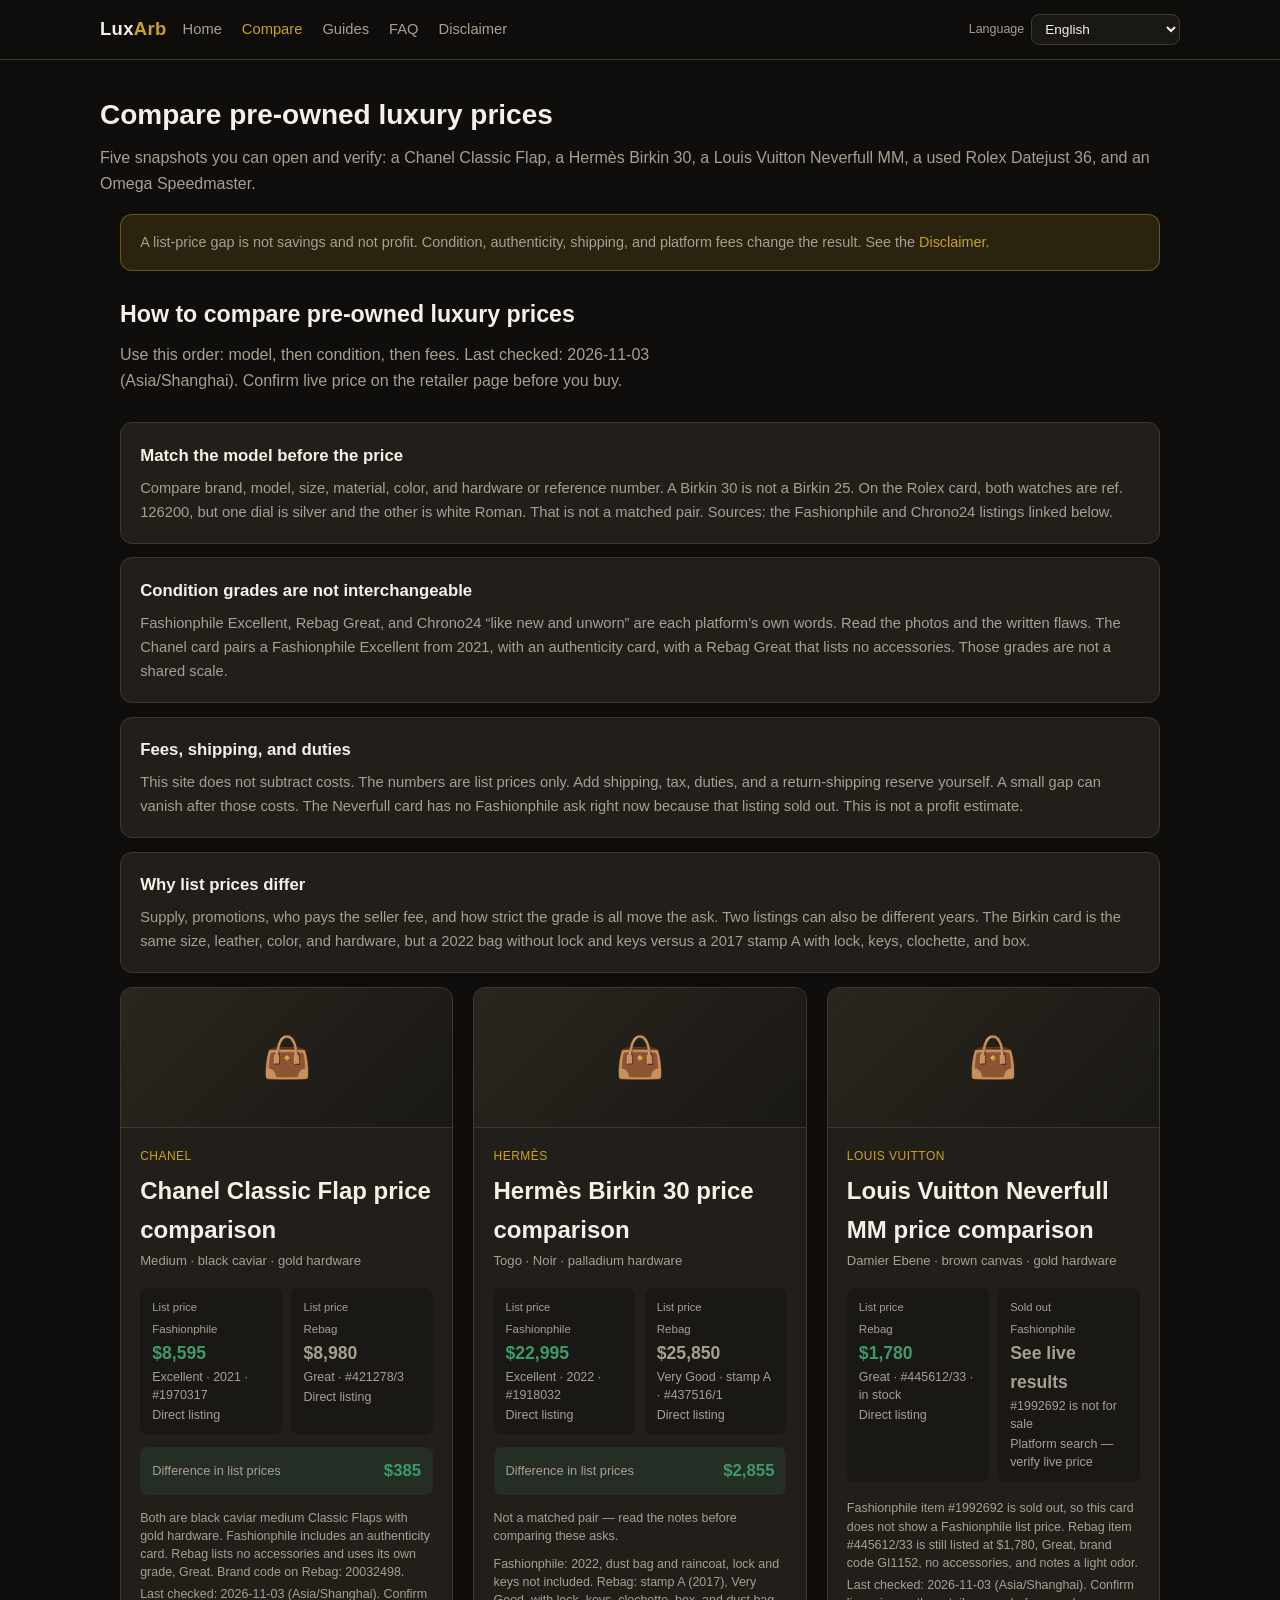
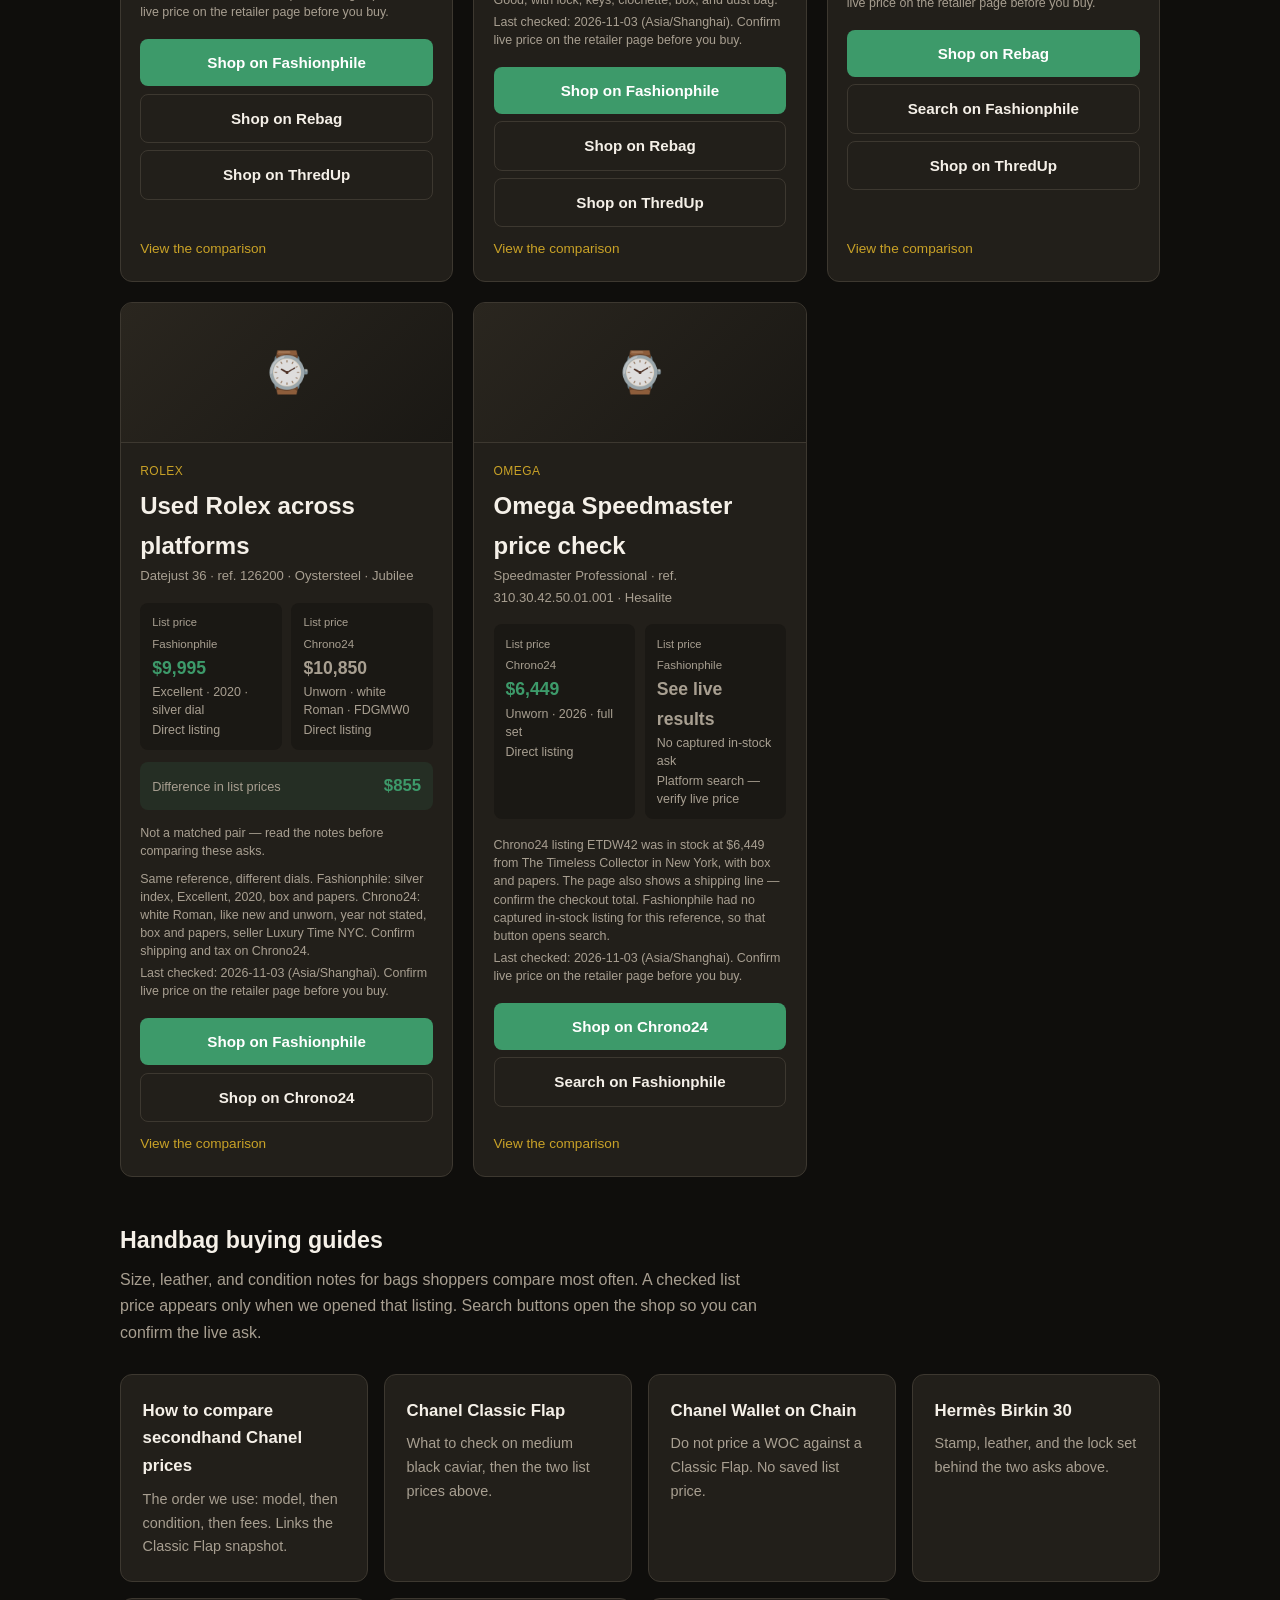
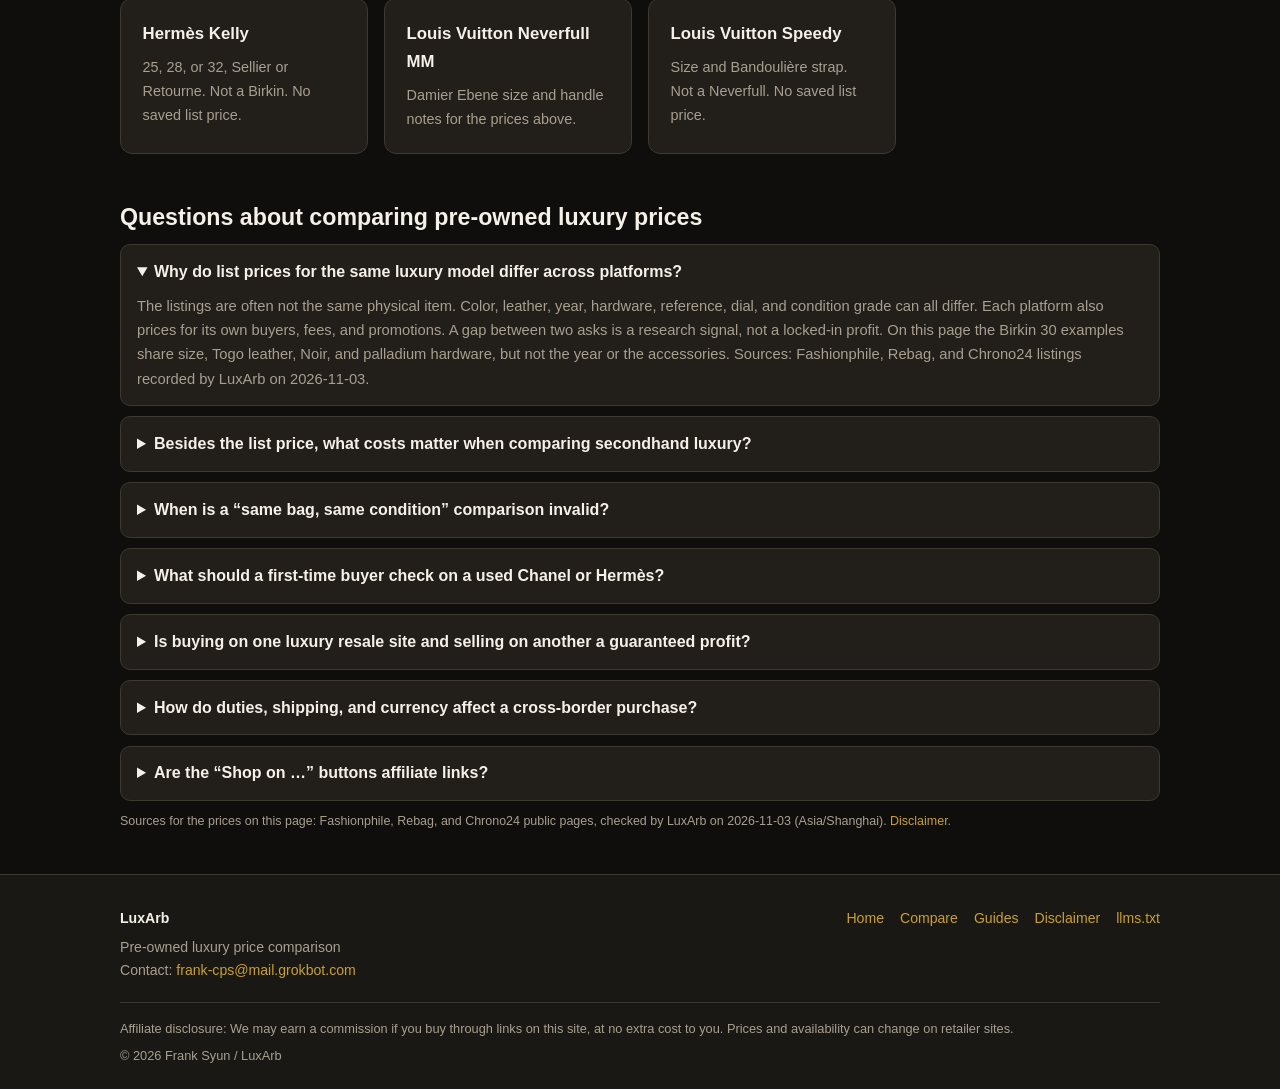
==== commit e6b12756: "Add fixed affiliate disclosure on every page (#6) Pin the P0-10 sentence in the footer so language s" ====
--- a/compare.html
+++ b/compare.html
@@ -5,17 +5,17 @@
   <meta name="viewport" content="width=device-width, initial-scale=1" />
   <title>Compare Pre-Owned Luxury Prices — Chanel, Hermès, Rolex | LuxArb</title>
   <meta data-i18n-title="meta.title.compare" />
-  <meta name="description" data-i18n-attr="content:meta.desc.compare" content="Side-by-side list prices for a Chanel Classic Flap, Hermès Birkin 30, Louis Vuitton Neverfull MM, Rolex Datejust 36, and Omega Speedmaster. Checked 2026-10-29. Not financial advice." />
+  <meta name="description" data-i18n-attr="content:meta.desc.compare" content="Side-by-side list prices for a Chanel Classic Flap, Hermès Birkin 30, Louis Vuitton Neverfull MM, Rolex Datejust 36, and Omega Speedmaster, plus handbag buying guides. Checked 2026-11-03." />
   <link rel="canonical" href="https://getluxarb.com/compare" />
   <meta property="og:type" content="website" />
   <meta property="og:site_name" content="LuxArb" />
   <meta property="og:locale" content="en_US" />
   <meta property="og:url" content="https://getluxarb.com/compare" />
   <meta property="og:title" content="Compare Pre-Owned Luxury Prices — Chanel, Hermès, Rolex | LuxArb" />
-  <meta property="og:description" content="Side-by-side list prices for a Chanel Classic Flap, Hermès Birkin 30, Louis Vuitton Neverfull MM, Rolex Datejust 36, and Omega Speedmaster. Checked 2026-10-29." />
+  <meta property="og:description" content="Side-by-side list prices for a Chanel Classic Flap, Hermès Birkin 30, Louis Vuitton Neverfull MM, Rolex Datejust 36, and Omega Speedmaster, plus handbag buying guides. Checked 2026-11-03." />
   <meta name="twitter:card" content="summary" />
   <meta name="twitter:title" content="Compare Pre-Owned Luxury Prices — Chanel, Hermès, Rolex | LuxArb" />
-  <meta name="twitter:description" content="Side-by-side list prices checked 2026-10-29. Confirm condition and fees on the retailer." />
+  <meta name="twitter:description" content="Side-by-side list prices checked 2026-11-03, plus handbag buying guides. Confirm condition and fees on the retailer." />
   <meta name="robots" content="index,follow" />
   <link rel="stylesheet" href="css/styles.css" />
   <script type="application/ld+json">
@@ -44,7 +44,7 @@
         "name": "Why do list prices for the same luxury model differ across platforms?",
         "acceptedAnswer": {
           "@type": "Answer",
-          "text": "The listings are often not the same physical item. Color, leather, year, hardware, reference, dial, and condition grade can all differ. Each platform also prices for its own buyers, fees, and promotions. A gap between two asks is a research signal, not a locked-in profit. Sources: Fashionphile, Rebag, and Chrono24 public listings recorded by LuxArb on 2026-10-29."
+          "text": "The listings are often not the same physical item. Color, leather, year, hardware, reference, dial, and condition grade can all differ. Each platform also prices for its own buyers, fees, and promotions. A gap between two asks is a research signal, not a locked-in profit. Sources: Fashionphile, Rebag, and Chrono24 public listings recorded by LuxArb on 2026-11-03."
         }
       },
       {
@@ -106,6 +106,7 @@
       <nav class="nav" aria-label="Main" data-i18n-attr="aria-label:nav.aria">
         <a href="index.html" data-i18n="nav.home">Home</a>
         <a href="compare.html" class="active" data-i18n="nav.compare">Compare</a>
+        <a href="guide-chanel-prices.html" data-i18n="nav.guides">Guides</a>
         <a href="compare.html#faq" data-i18n="nav.faq">FAQ</a>
         <a href="disclaimer.html" data-i18n="nav.disclaimer">Disclaimer</a>
       </nav>
@@ -126,7 +127,7 @@
         </div>
 
         <h2 class="section-title" data-i18n="guide.title">How to compare pre-owned luxury prices</h2>
-        <p class="section-sub" data-i18n="guide.lead">Use this order: model, then condition, then fees. The cards below are captured asking prices from public listings, checked on 2026-10-29 (Asia/Shanghai).</p>
+        <p class="section-sub" data-i18n="guide.lead">Use this order: model, then condition, then fees. The cards below are captured asking prices from public listings, checked on 2026-11-03 (Asia/Shanghai).</p>
 
         <div class="guide-block">
           <h3 data-i18n="guide.match.title">Match the model before the price</h3>
@@ -173,7 +174,7 @@
                 <span class="spread-val">$385</span>
               </div>
               <p class="match-note">Both are black caviar medium Classic Flaps with gold hardware. Fashionphile includes an authenticity card. Rebag lists no accessories and uses its own grade, Great. Brand code on Rebag: 20032498.</p>
-              <p class="verified"><span data-i18n="label.checked">Checked</span> 2026-10-29 (Asia/Shanghai)</p>
+              <p class="verified">Last checked: 2026-11-03 (Asia/Shanghai). Confirm live price on the retailer page before you buy.</p>
               <div class="btn-stack">
                 <a class="btn btn-cta js-outbound" data-offer="chanel-fashionphile" data-platform="fashionphile" href="https://www.fashionphile.com/products/chanel-caviar-quilted-medium-double-flap-black-1970317" rel="sponsored noopener noreferrer" target="_blank" data-i18n="cta.fashionphile">Shop on Fashionphile</a>
                 <a class="btn btn-outline js-outbound" data-offer="chanel-rebag" data-platform="rebag" href="https://shop.rebag.com/products/handbags-chanel-classic-double-flap-bag-quilted-caviar-medium4212783" rel="sponsored noopener noreferrer" target="_blank" data-i18n="cta.rebag">Shop on Rebag</a>
@@ -211,7 +212,7 @@
               </div>
               <p class="match-note" data-i18n="label.notMatched">Not a matched pair — read the notes before comparing these asks.</p>
               <p class="match-note">Fashionphile: 2022, dust bag and raincoat, lock and keys not included. Rebag: stamp A (2017), Very Good, with lock, keys, clochette, box, and dust bag.</p>
-              <p class="verified"><span data-i18n="label.checked">Checked</span> 2026-10-29 (Asia/Shanghai)</p>
+              <p class="verified">Last checked: 2026-11-03 (Asia/Shanghai). Confirm live price on the retailer page before you buy.</p>
               <div class="btn-stack">
                 <a class="btn btn-cta js-outbound" data-offer="birkin-fashionphile" data-platform="fashionphile" href="https://www.fashionphile.com/products/hermes-togo-birkin-30-black-1918032" rel="sponsored noopener noreferrer" target="_blank" data-i18n="cta.fashionphile">Shop on Fashionphile</a>
                 <a class="btn btn-outline js-outbound" data-offer="birkin-rebag" data-platform="rebag" href="https://shop.rebag.com/products/handbags-hermes-birkin-handbag-black-togo-with-palladium-hardware-304375161" rel="sponsored noopener noreferrer" target="_blank" data-i18n="cta.rebag">Shop on Rebag</a>
@@ -230,28 +231,24 @@
               <div class="price-row">
                 <div class="price-box low">
                   <div class="label" data-i18n="label.listPrice">List price</div>
-                  <div class="platform">Fashionphile</div>
-                  <div class="amount">$1,595</div>
-                  <div class="offer-meta">Excellent · 2019 · #1992692</div>
-                  <div class="offer-kind" data-i18n="label.direct">Direct listing</div>
-                </div>
-                <div class="price-box high">
-                  <div class="label" data-i18n="label.listPrice">List price</div>
                   <div class="platform">Rebag</div>
                   <div class="amount">$1,780</div>
-                  <div class="offer-meta">Great · #445612/33</div>
-                  <div class="offer-kind" data-i18n="label.direct">Direct listing</div>
-                </div>
-              </div>
-              <div class="spread">
-                <span class="spread-label" data-i18n="label.spread">Difference in list prices</span>
-                <span class="spread-val">$185</span>
-              </div>
-              <p class="match-note">Both are Damier Ebene Neverfull MM totes. Fashionphile is Excellent, year 2019, certificate only. Rebag is Great, brand code GI1152, no accessories, and notes a light odor. Not the same bag.</p>
-              <p class="verified"><span data-i18n="label.checked">Checked</span> 2026-10-29 (Asia/Shanghai)</p>
+                  <div class="offer-meta">Great · #445612/33 · in stock</div>
+                  <div class="offer-kind" data-i18n="label.direct">Direct listing</div>
+                </div>
+                <div class="price-box high">
+                  <div class="label">Sold out</div>
+                  <div class="platform">Fashionphile</div>
+                  <div class="amount" data-i18n="label.seeLive">See live results</div>
+                  <div class="offer-meta">#1992692 is not for sale</div>
+                  <div class="offer-kind" data-i18n="label.searchVerify">Platform search — verify live price</div>
+                </div>
+              </div>
+              <p class="match-note">Fashionphile item #1992692 is sold out, so this card does not show a Fashionphile list price. Rebag item #445612/33 is still listed at $1,780, Great, brand code GI1152, no accessories, and notes a light odor.</p>
+              <p class="verified">Last checked: 2026-11-03 (Asia/Shanghai). Confirm live price on the retailer page before you buy.</p>
               <div class="btn-stack">
-                <a class="btn btn-cta js-outbound" data-offer="neverfull-fashionphile" data-platform="fashionphile" href="https://www.fashionphile.com/products/louis-vuitton-damier-ebene-neverfull-mm-1992692" rel="sponsored noopener noreferrer" target="_blank" data-i18n="cta.fashionphile">Shop on Fashionphile</a>
-                <a class="btn btn-outline js-outbound" data-offer="neverfull-rebag" data-platform="rebag" href="https://shop.rebag.com/products/handbags-louis-vuitton-neverfull-tote-damier-mm44561233" rel="sponsored noopener noreferrer" target="_blank" data-i18n="cta.rebag">Shop on Rebag</a>
+                <a class="btn btn-cta js-outbound" data-offer="neverfull-rebag" data-platform="rebag" href="https://shop.rebag.com/products/handbags-louis-vuitton-neverfull-tote-damier-mm44561233" rel="sponsored noopener noreferrer" target="_blank" data-i18n="cta.rebag">Shop on Rebag</a>
+                <a class="btn btn-outline js-outbound" data-offer="neverfull-fashionphile" data-platform="fashionphile" href="https://www.fashionphile.com/search?q=Louis+Vuitton+Neverfull+MM" rel="sponsored noopener noreferrer" target="_blank" data-i18n="cta.searchFashionphile">Search on Fashionphile</a>
                 <a class="btn btn-outline js-outbound" data-platform="thredup" href="https://www.thredup.com/products?search_text=Louis%20Vuitton%20Neverfull" rel="sponsored noopener noreferrer" target="_blank" data-i18n="cta.thredup">Shop on ThredUp</a>
               </div>
               <p class="card-footer-link"><a href="product-lv-neverfull.html" data-i18n="card.details">View the comparison</a></p>
@@ -286,7 +283,7 @@
               </div>
               <p class="match-note" data-i18n="label.notMatched">Not a matched pair — read the notes before comparing these asks.</p>
               <p class="match-note">Same reference, different dials. Fashionphile: silver index, Excellent, 2020, box and papers. Chrono24: white Roman, like new and unworn, year not stated, box and papers, seller Luxury Time NYC. Confirm shipping and tax on Chrono24.</p>
-              <p class="verified"><span data-i18n="label.checked">Checked</span> 2026-10-29 (Asia/Shanghai)</p>
+              <p class="verified">Last checked: 2026-11-03 (Asia/Shanghai). Confirm live price on the retailer page before you buy.</p>
               <div class="btn-stack">
                 <a class="btn btn-cta js-outbound" data-offer="datejust-fashionphile" data-platform="fashionphile" href="https://www.fashionphile.com/products/rolex-stainless-steel-36mm-oyster-perpetual-datejust-watch-silver-126200-1918093" rel="sponsored noopener noreferrer" target="_blank" data-i18n="cta.fashionphile">Shop on Fashionphile</a>
                 <a class="btn btn-outline js-outbound" data-offer="datejust-chrono24" data-platform="chrono24" href="https://www.chrono24.com/rolex/rolex-datejust-36mm-stainless-steel-smooth-bezel-white-roman-dial-jubilee-bracelet-126200--id25822328.htm" rel="sponsored noopener noreferrer" target="_blank" data-i18n="cta.chrono24">Shop on Chrono24</a>
@@ -318,7 +315,7 @@
                 </div>
               </div>
               <p class="match-note">Chrono24 listing ETDW42 was in stock at $6,449 from The Timeless Collector in New York, with box and papers. The page also shows a shipping line — confirm the checkout total. Fashionphile had no captured in-stock listing for this reference, so that button opens search.</p>
-              <p class="verified"><span data-i18n="label.checked">Checked</span> 2026-10-29 (Asia/Shanghai)</p>
+              <p class="verified">Last checked: 2026-11-03 (Asia/Shanghai). Confirm live price on the retailer page before you buy.</p>
               <div class="btn-stack">
                 <a class="btn btn-cta js-outbound" data-offer="speedy-chrono24" data-platform="chrono24" href="https://www.chrono24.com/omega/speedmaster-moonwatch-co-axial-hesalite--id24885652.htm" rel="sponsored noopener noreferrer" target="_blank" data-i18n="cta.chrono24">Shop on Chrono24</a>
                 <a class="btn btn-outline js-outbound" data-offer="speedy-fashionphile-search" data-platform="fashionphile" href="https://www.fashionphile.com/search?q=310.30.42.50.01.001" rel="sponsored noopener noreferrer" target="_blank" data-i18n="cta.searchFashionphile">Search on Fashionphile</a>
@@ -326,6 +323,43 @@
               <p class="card-footer-link"><a href="product-omega-speedy.html" data-i18n="card.details">View the comparison</a></p>
             </div>
           </article>
+        </div>
+      </div>
+    </section>
+
+    <section class="section" id="guides" style="padding-top:0">
+      <div class="container">
+        <h2 class="section-title" data-i18n="guides.home.title">Handbag buying guides</h2>
+        <p class="section-sub" data-i18n="guides.home.sub">Size, leather, and condition notes for bags shoppers compare most often. A checked list price appears only when we opened that listing. Search buttons open the shop so you can confirm the live ask.</p>
+        <div class="mode-grid">
+          <a class="mode-card" href="guide-chanel-prices.html">
+            <h3>How to compare secondhand Chanel prices</h3>
+            <p>The order we use: model, then condition, then fees. Links the Classic Flap snapshot.</p>
+          </a>
+          <a class="mode-card" href="product-chanel-flap.html">
+            <h3>Chanel Classic Flap</h3>
+            <p>What to check on medium black caviar, then the two list prices above.</p>
+          </a>
+          <a class="mode-card" href="product-chanel-woc.html">
+            <h3>Chanel Wallet on Chain</h3>
+            <p>Do not price a WOC against a Classic Flap. No saved list price.</p>
+          </a>
+          <a class="mode-card" href="product-hermes-birkin.html">
+            <h3>Hermès Birkin 30</h3>
+            <p>Stamp, leather, and the lock set behind the two asks above.</p>
+          </a>
+          <a class="mode-card" href="product-hermes-kelly.html">
+            <h3>Hermès Kelly</h3>
+            <p>25, 28, or 32, Sellier or Retourne. Not a Birkin. No saved list price.</p>
+          </a>
+          <a class="mode-card" href="product-lv-neverfull.html">
+            <h3>Louis Vuitton Neverfull MM</h3>
+            <p>Damier Ebene size and handle notes for the prices above.</p>
+          </a>
+          <a class="mode-card" href="product-lv-speedy.html">
+            <h3>Louis Vuitton Speedy</h3>
+            <p>Size and Bandoulière strap. Not a Neverfull. No saved list price.</p>
+          </a>
         </div>
       </div>
     </section>
@@ -336,7 +370,7 @@
         <div class="faq-list">
           <details open>
             <summary data-i18n="faq.q1">Why do list prices for the same luxury model differ across platforms?</summary>
-            <p data-i18n="faq.a1">The listings are often not the same physical item. Color, leather, year, hardware, reference, dial, and condition grade can all differ. Each platform also prices for its own buyers, fees, and promotions. A gap between two asks is a research signal, not a locked-in profit. On this page the Birkin 30 examples share size, Togo leather, Noir, and palladium hardware, but not the year or the accessories. Sources: Fashionphile, Rebag, and Chrono24 listings recorded by LuxArb on 2026-10-29.</p>
+            <p data-i18n="faq.a1">The listings are often not the same physical item. Color, leather, year, hardware, reference, dial, and condition grade can all differ. Each platform also prices for its own buyers, fees, and promotions. A gap between two asks is a research signal, not a locked-in profit. On this page the Birkin 30 examples share size, Togo leather, Noir, and palladium hardware, but not the year or the accessories. Sources: Fashionphile, Rebag, and Chrono24 listings recorded by LuxArb on 2026-11-03.</p>
           </details>
           <details>
             <summary data-i18n="faq.q2">Besides the list price, what costs matter when comparing secondhand luxury?</summary>
@@ -363,7 +397,7 @@
             <p data-i18n="faq.a7">Some links on this site may be affiliate links. We may earn a commission if you buy through links on this site, at no extra cost to you. The buttons open the retailer listing or that platform’s search. Prices and availability can change on retailer sites.</p>
           </details>
         </div>
-        <p class="source-line">Sources for the prices on this page: Fashionphile, Rebag, and Chrono24 public pages, checked by LuxArb on 2026-10-29 (Asia/Shanghai). <a href="disclaimer.html">Disclaimer</a>.</p>
+        <p class="source-line">Sources for the prices on this page: Fashionphile, Rebag, and Chrono24 public pages, checked by LuxArb on 2026-11-03 (Asia/Shanghai). <a href="disclaimer.html">Disclaimer</a>.</p>
       </div>
     </section>
   </main>
@@ -379,6 +413,7 @@
         <div class="footer-links">
           <a href="index.html" data-i18n="nav.home">Home</a>
           <a href="compare.html" data-i18n="footer.compare">Compare</a>
+          <a href="guide-chanel-prices.html" data-i18n="nav.guides">Guides</a>
           <a href="disclaimer.html" data-i18n="footer.disclaimer">Disclaimer</a>
           <a href="llms.txt">llms.txt</a>
         </div>
--- a/css/styles.css
+++ b/css/styles.css
@@ -616,3 +616,18 @@
   margin: 1.25rem 0 0.4rem;
   color: var(--text);
 }
+
+a.mode-card {
+  color: inherit;
+  text-decoration: none;
+  display: block;
+}
+a.mode-card:hover {
+  border-color: rgba(201, 162, 39, 0.5);
+  text-decoration: none;
+  color: inherit;
+}
+a.mode-card h3 { color: var(--text); }
+
+.prose .btn-stack { max-width: 360px; margin: 1rem 0 0.35rem; }
+.prose .compare-table { margin: 0.75rem 0 1rem; }
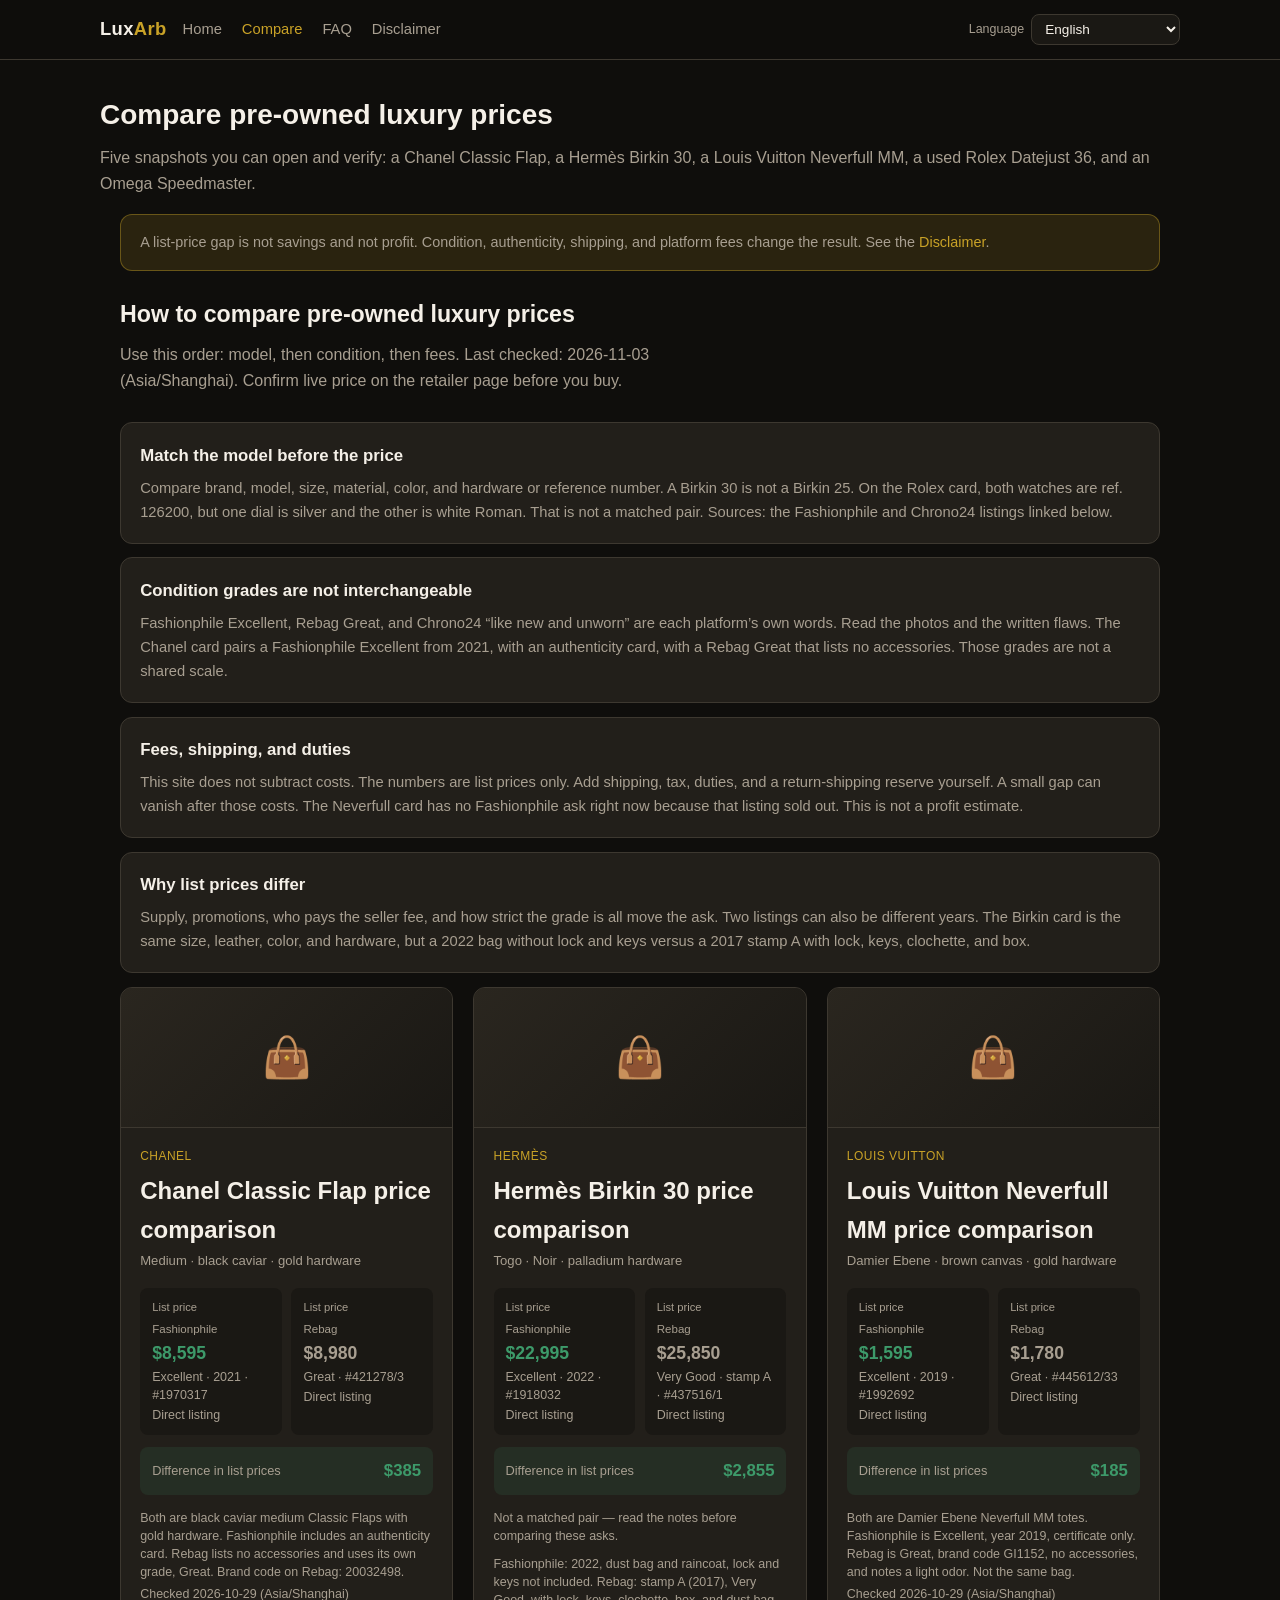
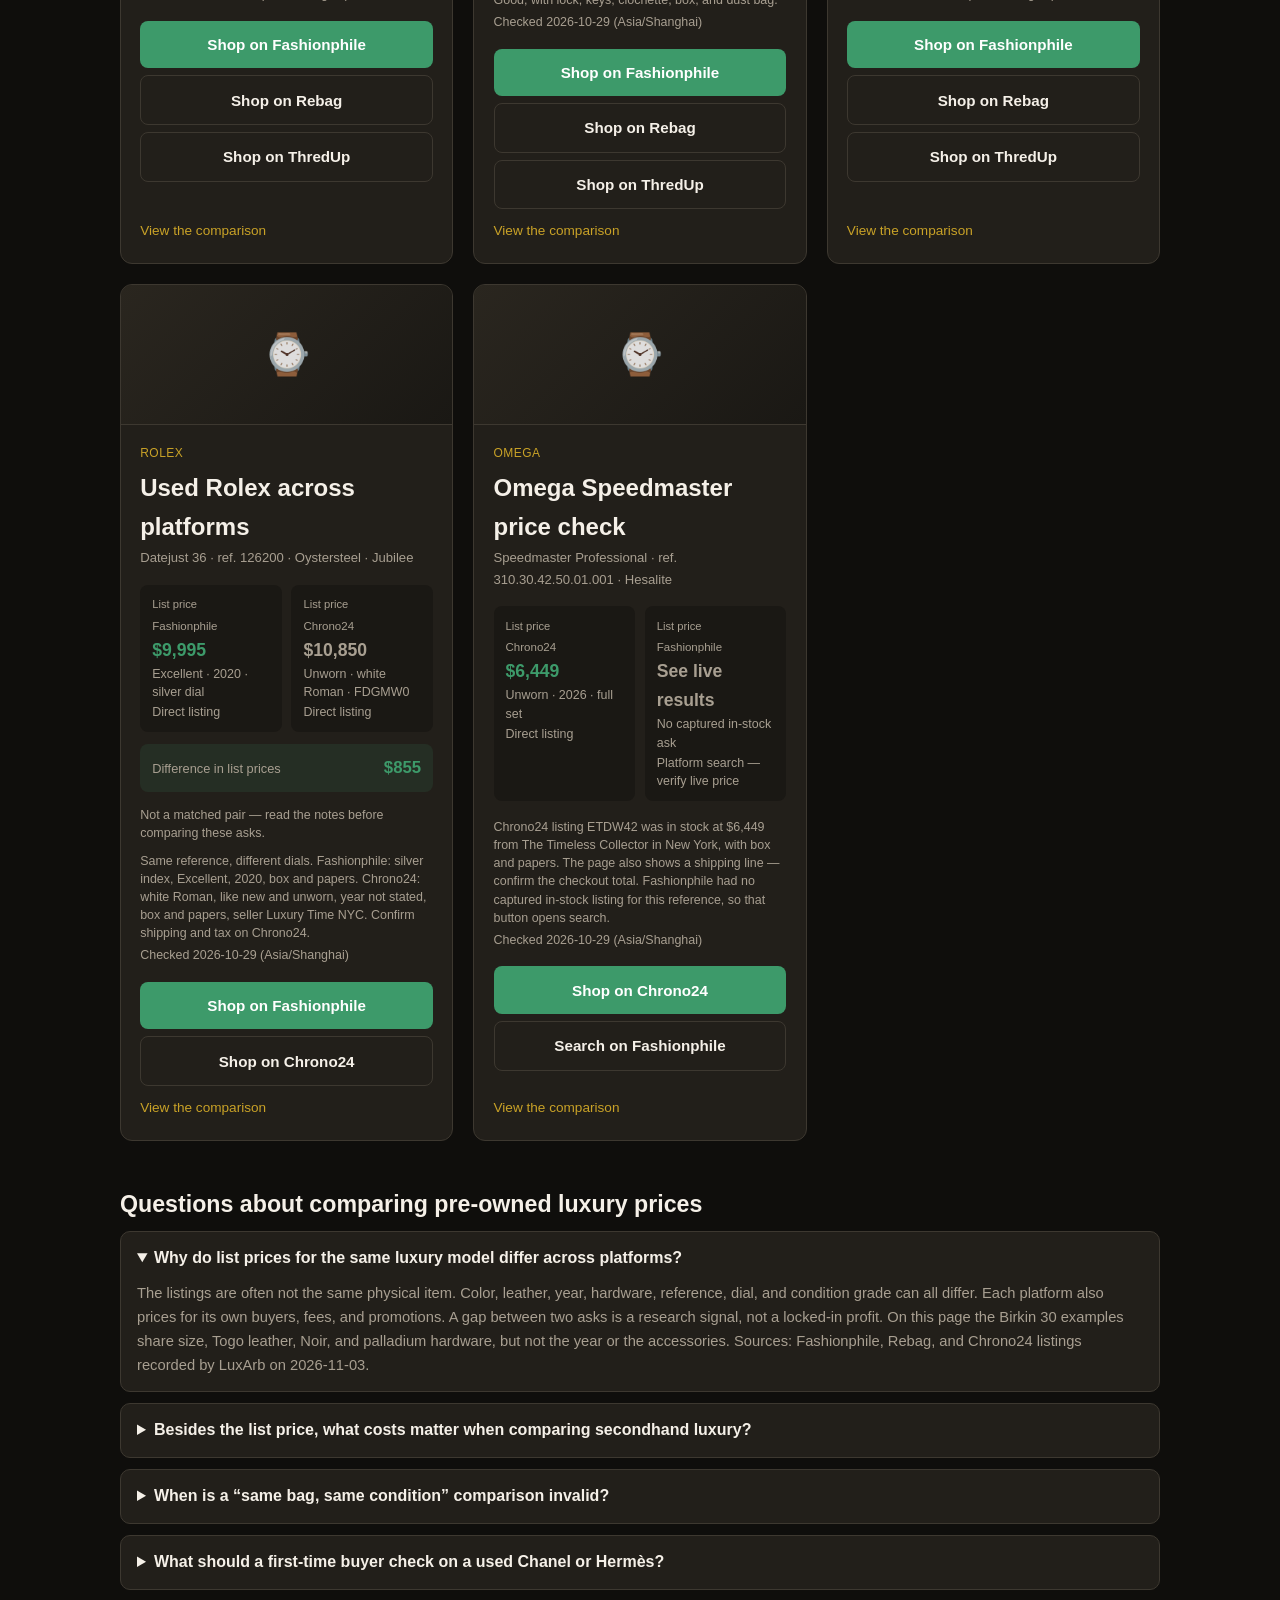
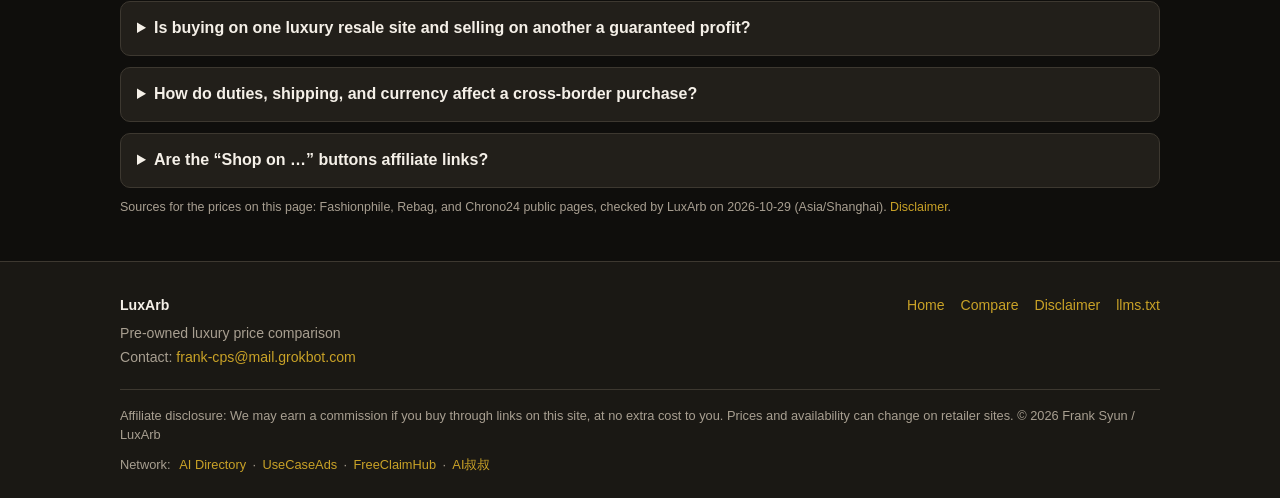
==== commit 58f9d969: "Add a sister-sites network nav to public footers Keep the existing affiliate disclosure sentence and" ====
--- a/compare.html
+++ b/compare.html
@@ -5,17 +5,17 @@
   <meta name="viewport" content="width=device-width, initial-scale=1" />
   <title>Compare Pre-Owned Luxury Prices — Chanel, Hermès, Rolex | LuxArb</title>
   <meta data-i18n-title="meta.title.compare" />
-  <meta name="description" data-i18n-attr="content:meta.desc.compare" content="Side-by-side list prices for a Chanel Classic Flap, Hermès Birkin 30, Louis Vuitton Neverfull MM, Rolex Datejust 36, and Omega Speedmaster, plus handbag buying guides. Checked 2026-11-03." />
+  <meta name="description" data-i18n-attr="content:meta.desc.compare" content="Side-by-side list prices for a Chanel Classic Flap, Hermès Birkin 30, Louis Vuitton Neverfull MM, Rolex Datejust 36, and Omega Speedmaster. Checked 2026-10-29. Not financial advice." />
   <link rel="canonical" href="https://getluxarb.com/compare" />
   <meta property="og:type" content="website" />
   <meta property="og:site_name" content="LuxArb" />
   <meta property="og:locale" content="en_US" />
   <meta property="og:url" content="https://getluxarb.com/compare" />
   <meta property="og:title" content="Compare Pre-Owned Luxury Prices — Chanel, Hermès, Rolex | LuxArb" />
-  <meta property="og:description" content="Side-by-side list prices for a Chanel Classic Flap, Hermès Birkin 30, Louis Vuitton Neverfull MM, Rolex Datejust 36, and Omega Speedmaster, plus handbag buying guides. Checked 2026-11-03." />
+  <meta property="og:description" content="Side-by-side list prices for a Chanel Classic Flap, Hermès Birkin 30, Louis Vuitton Neverfull MM, Rolex Datejust 36, and Omega Speedmaster. Checked 2026-10-29." />
   <meta name="twitter:card" content="summary" />
   <meta name="twitter:title" content="Compare Pre-Owned Luxury Prices — Chanel, Hermès, Rolex | LuxArb" />
-  <meta name="twitter:description" content="Side-by-side list prices checked 2026-11-03, plus handbag buying guides. Confirm condition and fees on the retailer." />
+  <meta name="twitter:description" content="Side-by-side list prices checked 2026-10-29. Confirm condition and fees on the retailer." />
   <meta name="robots" content="index,follow" />
   <link rel="stylesheet" href="css/styles.css" />
   <script type="application/ld+json">
@@ -44,7 +44,7 @@
         "name": "Why do list prices for the same luxury model differ across platforms?",
         "acceptedAnswer": {
           "@type": "Answer",
-          "text": "The listings are often not the same physical item. Color, leather, year, hardware, reference, dial, and condition grade can all differ. Each platform also prices for its own buyers, fees, and promotions. A gap between two asks is a research signal, not a locked-in profit. Sources: Fashionphile, Rebag, and Chrono24 public listings recorded by LuxArb on 2026-11-03."
+          "text": "The listings are often not the same physical item. Color, leather, year, hardware, reference, dial, and condition grade can all differ. Each platform also prices for its own buyers, fees, and promotions. A gap between two asks is a research signal, not a locked-in profit. Sources: Fashionphile, Rebag, and Chrono24 public listings recorded by LuxArb on 2026-10-29."
         }
       },
       {
@@ -92,7 +92,7 @@
         "name": "Are the Shop on buttons affiliate links?",
         "acceptedAnswer": {
           "@type": "Answer",
-          "text": "Some links on this site may be affiliate links. We may earn a commission if you buy through links on this site, at no extra cost to you. The buttons open the retailer listing or that platform’s search. Prices and availability can change on retailer sites."
+          "text": "Not until a partner program is approved. Today they open the public listing or the platform search named on the card. If a tagged partner link is added later, the footer states that LuxArb may earn a commission. Until then the footer says links may open retailer sites, and LuxArb may earn a commission when partner programs are active."
         }
       }
     ]
@@ -106,7 +106,6 @@
       <nav class="nav" aria-label="Main" data-i18n-attr="aria-label:nav.aria">
         <a href="index.html" data-i18n="nav.home">Home</a>
         <a href="compare.html" class="active" data-i18n="nav.compare">Compare</a>
-        <a href="guide-chanel-prices.html" data-i18n="nav.guides">Guides</a>
         <a href="compare.html#faq" data-i18n="nav.faq">FAQ</a>
         <a href="disclaimer.html" data-i18n="nav.disclaimer">Disclaimer</a>
       </nav>
@@ -127,7 +126,7 @@
         </div>
 
         <h2 class="section-title" data-i18n="guide.title">How to compare pre-owned luxury prices</h2>
-        <p class="section-sub" data-i18n="guide.lead">Use this order: model, then condition, then fees. The cards below are captured asking prices from public listings, checked on 2026-11-03 (Asia/Shanghai).</p>
+        <p class="section-sub" data-i18n="guide.lead">Use this order: model, then condition, then fees. The cards below are captured asking prices from public listings, checked on 2026-10-29 (Asia/Shanghai).</p>
 
         <div class="guide-block">
           <h3 data-i18n="guide.match.title">Match the model before the price</h3>
@@ -174,7 +173,7 @@
                 <span class="spread-val">$385</span>
               </div>
               <p class="match-note">Both are black caviar medium Classic Flaps with gold hardware. Fashionphile includes an authenticity card. Rebag lists no accessories and uses its own grade, Great. Brand code on Rebag: 20032498.</p>
-              <p class="verified">Last checked: 2026-11-03 (Asia/Shanghai). Confirm live price on the retailer page before you buy.</p>
+              <p class="verified"><span data-i18n="label.checked">Checked</span> 2026-10-29 (Asia/Shanghai)</p>
               <div class="btn-stack">
                 <a class="btn btn-cta js-outbound" data-offer="chanel-fashionphile" data-platform="fashionphile" href="https://www.fashionphile.com/products/chanel-caviar-quilted-medium-double-flap-black-1970317" rel="sponsored noopener noreferrer" target="_blank" data-i18n="cta.fashionphile">Shop on Fashionphile</a>
                 <a class="btn btn-outline js-outbound" data-offer="chanel-rebag" data-platform="rebag" href="https://shop.rebag.com/products/handbags-chanel-classic-double-flap-bag-quilted-caviar-medium4212783" rel="sponsored noopener noreferrer" target="_blank" data-i18n="cta.rebag">Shop on Rebag</a>
@@ -212,7 +211,7 @@
               </div>
               <p class="match-note" data-i18n="label.notMatched">Not a matched pair — read the notes before comparing these asks.</p>
               <p class="match-note">Fashionphile: 2022, dust bag and raincoat, lock and keys not included. Rebag: stamp A (2017), Very Good, with lock, keys, clochette, box, and dust bag.</p>
-              <p class="verified">Last checked: 2026-11-03 (Asia/Shanghai). Confirm live price on the retailer page before you buy.</p>
+              <p class="verified"><span data-i18n="label.checked">Checked</span> 2026-10-29 (Asia/Shanghai)</p>
               <div class="btn-stack">
                 <a class="btn btn-cta js-outbound" data-offer="birkin-fashionphile" data-platform="fashionphile" href="https://www.fashionphile.com/products/hermes-togo-birkin-30-black-1918032" rel="sponsored noopener noreferrer" target="_blank" data-i18n="cta.fashionphile">Shop on Fashionphile</a>
                 <a class="btn btn-outline js-outbound" data-offer="birkin-rebag" data-platform="rebag" href="https://shop.rebag.com/products/handbags-hermes-birkin-handbag-black-togo-with-palladium-hardware-304375161" rel="sponsored noopener noreferrer" target="_blank" data-i18n="cta.rebag">Shop on Rebag</a>
@@ -231,24 +230,28 @@
               <div class="price-row">
                 <div class="price-box low">
                   <div class="label" data-i18n="label.listPrice">List price</div>
+                  <div class="platform">Fashionphile</div>
+                  <div class="amount">$1,595</div>
+                  <div class="offer-meta">Excellent · 2019 · #1992692</div>
+                  <div class="offer-kind" data-i18n="label.direct">Direct listing</div>
+                </div>
+                <div class="price-box high">
+                  <div class="label" data-i18n="label.listPrice">List price</div>
                   <div class="platform">Rebag</div>
                   <div class="amount">$1,780</div>
-                  <div class="offer-meta">Great · #445612/33 · in stock</div>
-                  <div class="offer-kind" data-i18n="label.direct">Direct listing</div>
-                </div>
-                <div class="price-box high">
-                  <div class="label">Sold out</div>
-                  <div class="platform">Fashionphile</div>
-                  <div class="amount" data-i18n="label.seeLive">See live results</div>
-                  <div class="offer-meta">#1992692 is not for sale</div>
-                  <div class="offer-kind" data-i18n="label.searchVerify">Platform search — verify live price</div>
-                </div>
-              </div>
-              <p class="match-note">Fashionphile item #1992692 is sold out, so this card does not show a Fashionphile list price. Rebag item #445612/33 is still listed at $1,780, Great, brand code GI1152, no accessories, and notes a light odor.</p>
-              <p class="verified">Last checked: 2026-11-03 (Asia/Shanghai). Confirm live price on the retailer page before you buy.</p>
+                  <div class="offer-meta">Great · #445612/33</div>
+                  <div class="offer-kind" data-i18n="label.direct">Direct listing</div>
+                </div>
+              </div>
+              <div class="spread">
+                <span class="spread-label" data-i18n="label.spread">Difference in list prices</span>
+                <span class="spread-val">$185</span>
+              </div>
+              <p class="match-note">Both are Damier Ebene Neverfull MM totes. Fashionphile is Excellent, year 2019, certificate only. Rebag is Great, brand code GI1152, no accessories, and notes a light odor. Not the same bag.</p>
+              <p class="verified"><span data-i18n="label.checked">Checked</span> 2026-10-29 (Asia/Shanghai)</p>
               <div class="btn-stack">
-                <a class="btn btn-cta js-outbound" data-offer="neverfull-rebag" data-platform="rebag" href="https://shop.rebag.com/products/handbags-louis-vuitton-neverfull-tote-damier-mm44561233" rel="sponsored noopener noreferrer" target="_blank" data-i18n="cta.rebag">Shop on Rebag</a>
-                <a class="btn btn-outline js-outbound" data-offer="neverfull-fashionphile" data-platform="fashionphile" href="https://www.fashionphile.com/search?q=Louis+Vuitton+Neverfull+MM" rel="sponsored noopener noreferrer" target="_blank" data-i18n="cta.searchFashionphile">Search on Fashionphile</a>
+                <a class="btn btn-cta js-outbound" data-offer="neverfull-fashionphile" data-platform="fashionphile" href="https://www.fashionphile.com/products/louis-vuitton-damier-ebene-neverfull-mm-1992692" rel="sponsored noopener noreferrer" target="_blank" data-i18n="cta.fashionphile">Shop on Fashionphile</a>
+                <a class="btn btn-outline js-outbound" data-offer="neverfull-rebag" data-platform="rebag" href="https://shop.rebag.com/products/handbags-louis-vuitton-neverfull-tote-damier-mm44561233" rel="sponsored noopener noreferrer" target="_blank" data-i18n="cta.rebag">Shop on Rebag</a>
                 <a class="btn btn-outline js-outbound" data-platform="thredup" href="https://www.thredup.com/products?search_text=Louis%20Vuitton%20Neverfull" rel="sponsored noopener noreferrer" target="_blank" data-i18n="cta.thredup">Shop on ThredUp</a>
               </div>
               <p class="card-footer-link"><a href="product-lv-neverfull.html" data-i18n="card.details">View the comparison</a></p>
@@ -283,7 +286,7 @@
               </div>
               <p class="match-note" data-i18n="label.notMatched">Not a matched pair — read the notes before comparing these asks.</p>
               <p class="match-note">Same reference, different dials. Fashionphile: silver index, Excellent, 2020, box and papers. Chrono24: white Roman, like new and unworn, year not stated, box and papers, seller Luxury Time NYC. Confirm shipping and tax on Chrono24.</p>
-              <p class="verified">Last checked: 2026-11-03 (Asia/Shanghai). Confirm live price on the retailer page before you buy.</p>
+              <p class="verified"><span data-i18n="label.checked">Checked</span> 2026-10-29 (Asia/Shanghai)</p>
               <div class="btn-stack">
                 <a class="btn btn-cta js-outbound" data-offer="datejust-fashionphile" data-platform="fashionphile" href="https://www.fashionphile.com/products/rolex-stainless-steel-36mm-oyster-perpetual-datejust-watch-silver-126200-1918093" rel="sponsored noopener noreferrer" target="_blank" data-i18n="cta.fashionphile">Shop on Fashionphile</a>
                 <a class="btn btn-outline js-outbound" data-offer="datejust-chrono24" data-platform="chrono24" href="https://www.chrono24.com/rolex/rolex-datejust-36mm-stainless-steel-smooth-bezel-white-roman-dial-jubilee-bracelet-126200--id25822328.htm" rel="sponsored noopener noreferrer" target="_blank" data-i18n="cta.chrono24">Shop on Chrono24</a>
@@ -315,7 +318,7 @@
                 </div>
               </div>
               <p class="match-note">Chrono24 listing ETDW42 was in stock at $6,449 from The Timeless Collector in New York, with box and papers. The page also shows a shipping line — confirm the checkout total. Fashionphile had no captured in-stock listing for this reference, so that button opens search.</p>
-              <p class="verified">Last checked: 2026-11-03 (Asia/Shanghai). Confirm live price on the retailer page before you buy.</p>
+              <p class="verified"><span data-i18n="label.checked">Checked</span> 2026-10-29 (Asia/Shanghai)</p>
               <div class="btn-stack">
                 <a class="btn btn-cta js-outbound" data-offer="speedy-chrono24" data-platform="chrono24" href="https://www.chrono24.com/omega/speedmaster-moonwatch-co-axial-hesalite--id24885652.htm" rel="sponsored noopener noreferrer" target="_blank" data-i18n="cta.chrono24">Shop on Chrono24</a>
                 <a class="btn btn-outline js-outbound" data-offer="speedy-fashionphile-search" data-platform="fashionphile" href="https://www.fashionphile.com/search?q=310.30.42.50.01.001" rel="sponsored noopener noreferrer" target="_blank" data-i18n="cta.searchFashionphile">Search on Fashionphile</a>
@@ -323,43 +326,6 @@
               <p class="card-footer-link"><a href="product-omega-speedy.html" data-i18n="card.details">View the comparison</a></p>
             </div>
           </article>
-        </div>
-      </div>
-    </section>
-
-    <section class="section" id="guides" style="padding-top:0">
-      <div class="container">
-        <h2 class="section-title" data-i18n="guides.home.title">Handbag buying guides</h2>
-        <p class="section-sub" data-i18n="guides.home.sub">Size, leather, and condition notes for bags shoppers compare most often. A checked list price appears only when we opened that listing. Search buttons open the shop so you can confirm the live ask.</p>
-        <div class="mode-grid">
-          <a class="mode-card" href="guide-chanel-prices.html">
-            <h3>How to compare secondhand Chanel prices</h3>
-            <p>The order we use: model, then condition, then fees. Links the Classic Flap snapshot.</p>
-          </a>
-          <a class="mode-card" href="product-chanel-flap.html">
-            <h3>Chanel Classic Flap</h3>
-            <p>What to check on medium black caviar, then the two list prices above.</p>
-          </a>
-          <a class="mode-card" href="product-chanel-woc.html">
-            <h3>Chanel Wallet on Chain</h3>
-            <p>Do not price a WOC against a Classic Flap. No saved list price.</p>
-          </a>
-          <a class="mode-card" href="product-hermes-birkin.html">
-            <h3>Hermès Birkin 30</h3>
-            <p>Stamp, leather, and the lock set behind the two asks above.</p>
-          </a>
-          <a class="mode-card" href="product-hermes-kelly.html">
-            <h3>Hermès Kelly</h3>
-            <p>25, 28, or 32, Sellier or Retourne. Not a Birkin. No saved list price.</p>
-          </a>
-          <a class="mode-card" href="product-lv-neverfull.html">
-            <h3>Louis Vuitton Neverfull MM</h3>
-            <p>Damier Ebene size and handle notes for the prices above.</p>
-          </a>
-          <a class="mode-card" href="product-lv-speedy.html">
-            <h3>Louis Vuitton Speedy</h3>
-            <p>Size and Bandoulière strap. Not a Neverfull. No saved list price.</p>
-          </a>
         </div>
       </div>
     </section>
@@ -370,7 +336,7 @@
         <div class="faq-list">
           <details open>
             <summary data-i18n="faq.q1">Why do list prices for the same luxury model differ across platforms?</summary>
-            <p data-i18n="faq.a1">The listings are often not the same physical item. Color, leather, year, hardware, reference, dial, and condition grade can all differ. Each platform also prices for its own buyers, fees, and promotions. A gap between two asks is a research signal, not a locked-in profit. On this page the Birkin 30 examples share size, Togo leather, Noir, and palladium hardware, but not the year or the accessories. Sources: Fashionphile, Rebag, and Chrono24 listings recorded by LuxArb on 2026-11-03.</p>
+            <p data-i18n="faq.a1">The listings are often not the same physical item. Color, leather, year, hardware, reference, dial, and condition grade can all differ. Each platform also prices for its own buyers, fees, and promotions. A gap between two asks is a research signal, not a locked-in profit. On this page the Birkin 30 examples share size, Togo leather, Noir, and palladium hardware, but not the year or the accessories. Sources: Fashionphile, Rebag, and Chrono24 listings recorded by LuxArb on 2026-10-29.</p>
           </details>
           <details>
             <summary data-i18n="faq.q2">Besides the list price, what costs matter when comparing secondhand luxury?</summary>
@@ -394,10 +360,10 @@
           </details>
           <details>
             <summary data-i18n="faq.q7">Are the “Shop on …” buttons affiliate links?</summary>
-            <p data-i18n="faq.a7">Some links on this site may be affiliate links. We may earn a commission if you buy through links on this site, at no extra cost to you. The buttons open the retailer listing or that platform’s search. Prices and availability can change on retailer sites.</p>
-          </details>
-        </div>
-        <p class="source-line">Sources for the prices on this page: Fashionphile, Rebag, and Chrono24 public pages, checked by LuxArb on 2026-11-03 (Asia/Shanghai). <a href="disclaimer.html">Disclaimer</a>.</p>
+            <p data-i18n="faq.a7">Not until a partner program is approved. Today they open the public listing or the platform search named on the card. If a tagged partner link is added later, the footer says LuxArb may earn a commission. Until then the footer says links may open retailer sites, and we may earn a commission when partner programs are active.</p>
+          </details>
+        </div>
+        <p class="source-line">Sources for the prices on this page: Fashionphile, Rebag, and Chrono24 public pages, checked by LuxArb on 2026-10-29 (Asia/Shanghai). <a href="disclaimer.html">Disclaimer</a>.</p>
       </div>
     </section>
   </main>
@@ -413,15 +379,24 @@
         <div class="footer-links">
           <a href="index.html" data-i18n="nav.home">Home</a>
           <a href="compare.html" data-i18n="footer.compare">Compare</a>
-          <a href="guide-chanel-prices.html" data-i18n="nav.guides">Guides</a>
           <a href="disclaimer.html" data-i18n="footer.disclaimer">Disclaimer</a>
           <a href="llms.txt">llms.txt</a>
         </div>
       </div>
       <p class="footer-note">
-        <span id="footer-disclosure" class="footer-disclosure" lang="en">Affiliate disclosure: We may earn a commission if you buy through links on this site, at no extra cost to you. Prices and availability can change on retailer sites.</span>
+        <span id="footer-disclosure" data-i18n="footer.note">Links may open retailer sites; we may earn a commission when partner programs are active. Prices change. Confirm condition, authentication, and fees on the platform. Not financial advice.</span>
         © <span id="year">2026</span> Frank Syun / LuxArb
       </p>
+      <nav class="footer-network" aria-label="Sister sites">
+        <span class="footer-network-label">Network:</span>
+        <a href="https://adfor.ai/directory" rel="noopener noreferrer">AI Directory</a>
+        <span aria-hidden="true">·</span>
+        <a href="https://usecaseads.com" rel="noopener noreferrer">UseCaseAds</a>
+        <span aria-hidden="true">·</span>
+        <a href="https://www.freeclaimhub.com" rel="noopener noreferrer">FreeClaimHub</a>
+        <span aria-hidden="true">·</span>
+        <a href="https://aishushu.com" rel="noopener noreferrer">AI叔叔</a>
+      </nav>
     </div>
   </footer>
   <script src="js/i18n-refresh.js"></script>
--- a/css/styles.css
+++ b/css/styles.css
@@ -461,10 +461,17 @@
   font-size: 0.8rem;
   line-height: 1.5;
 }
-.footer-disclosure {
-  display: block;
-  margin-bottom: 0.45rem;
-}
+.footer-network {
+  display: flex;
+  flex-wrap: wrap;
+  align-items: baseline;
+  gap: 0.15rem 0.4rem;
+  margin-top: 0.65rem;
+  font-size: 0.8rem;
+  line-height: 1.5;
+  color: var(--text-muted);
+}
+.footer-network-label { margin-right: 0.15rem; }
 
 .page-header {
   padding: 2rem 0 0.5rem;
@@ -616,18 +623,3 @@
   margin: 1.25rem 0 0.4rem;
   color: var(--text);
 }
-
-a.mode-card {
-  color: inherit;
-  text-decoration: none;
-  display: block;
-}
-a.mode-card:hover {
-  border-color: rgba(201, 162, 39, 0.5);
-  text-decoration: none;
-  color: inherit;
-}
-a.mode-card h3 { color: var(--text); }
-
-.prose .btn-stack { max-width: 360px; margin: 1rem 0 0.35rem; }
-.prose .compare-table { margin: 0.75rem 0 1rem; }
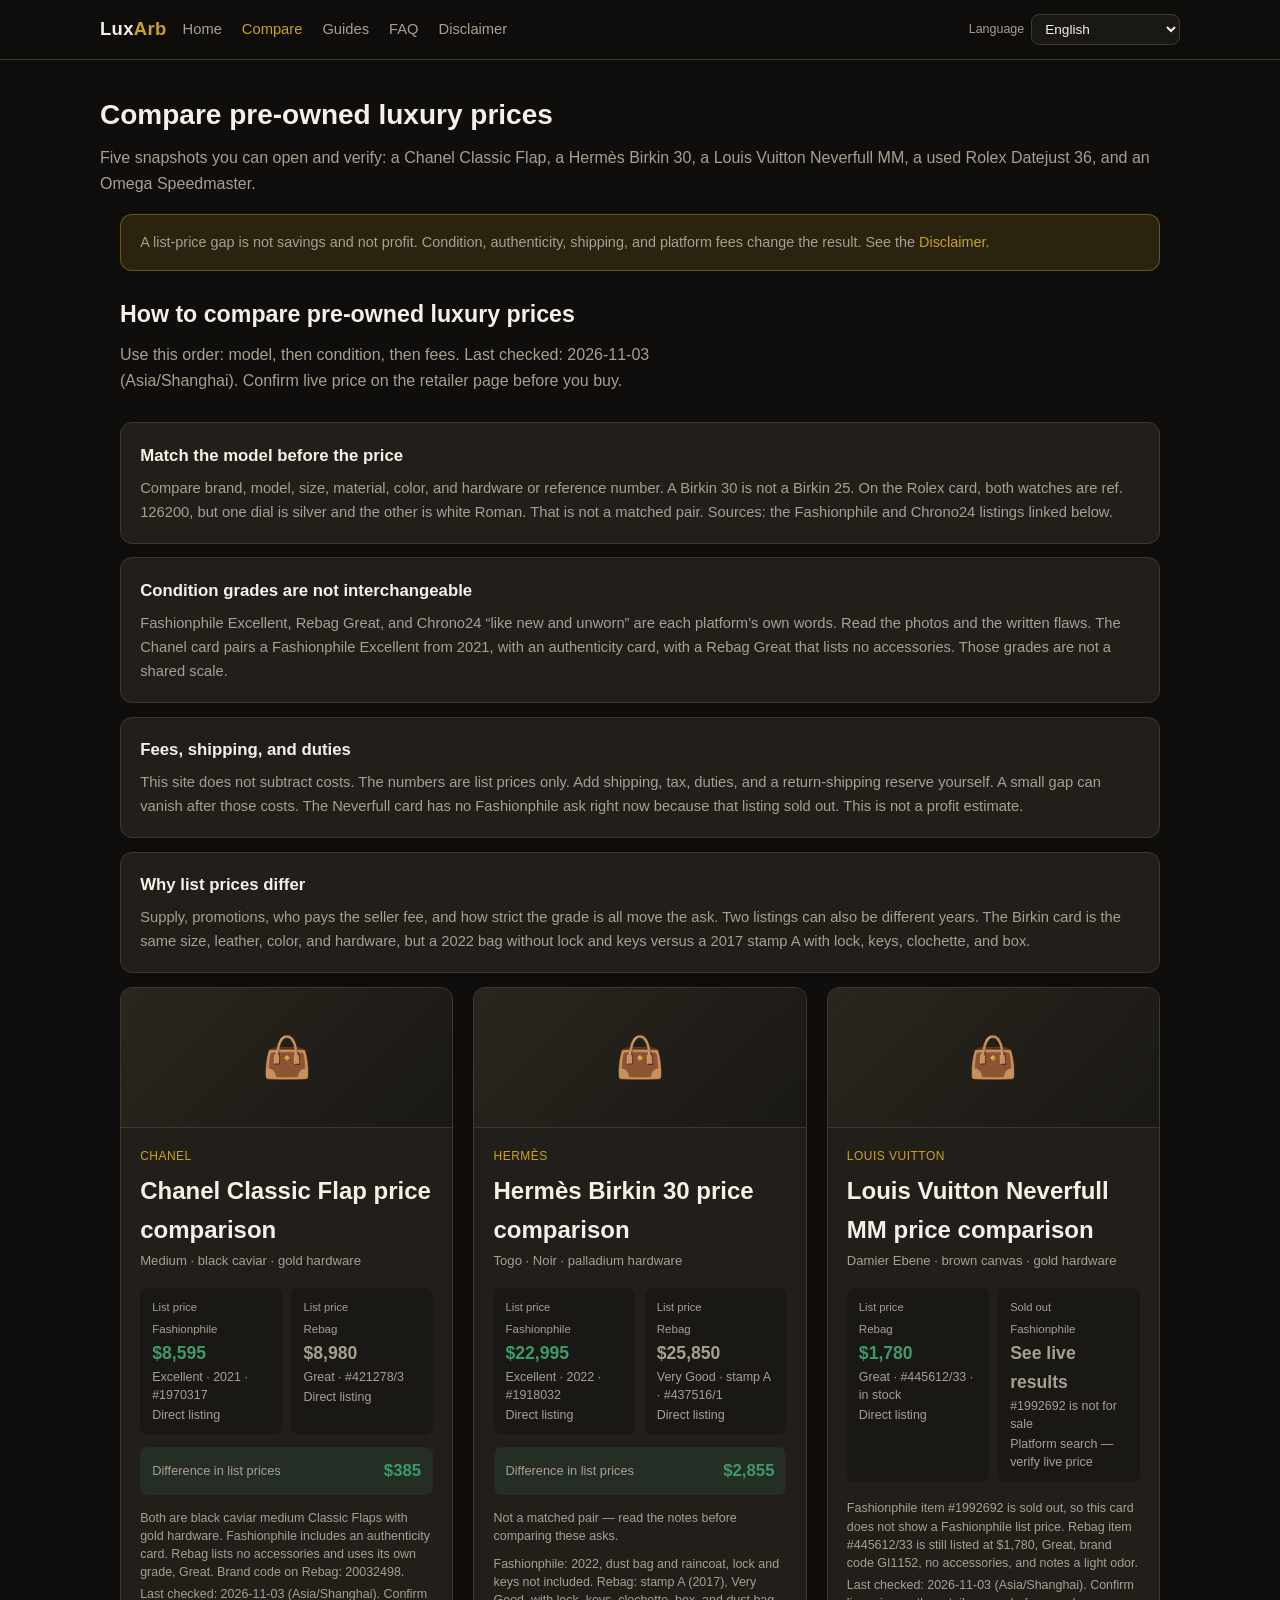
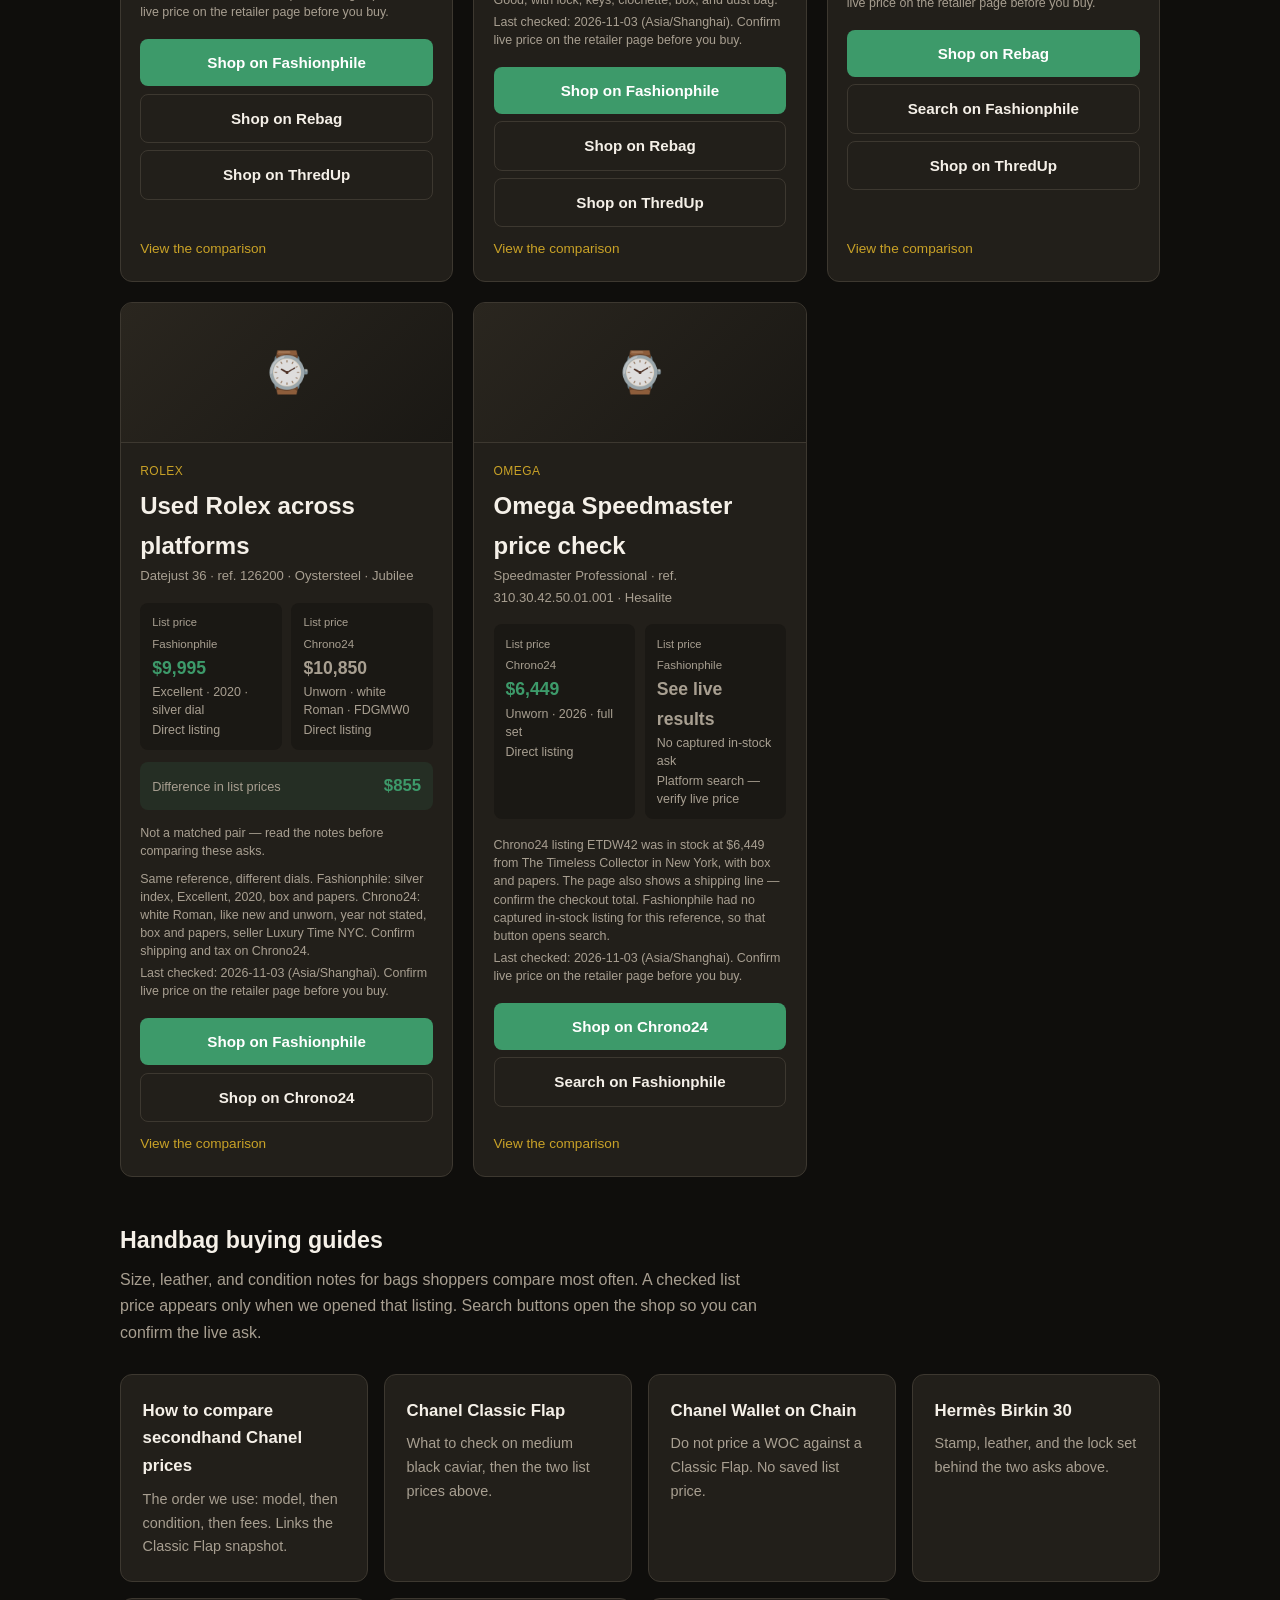
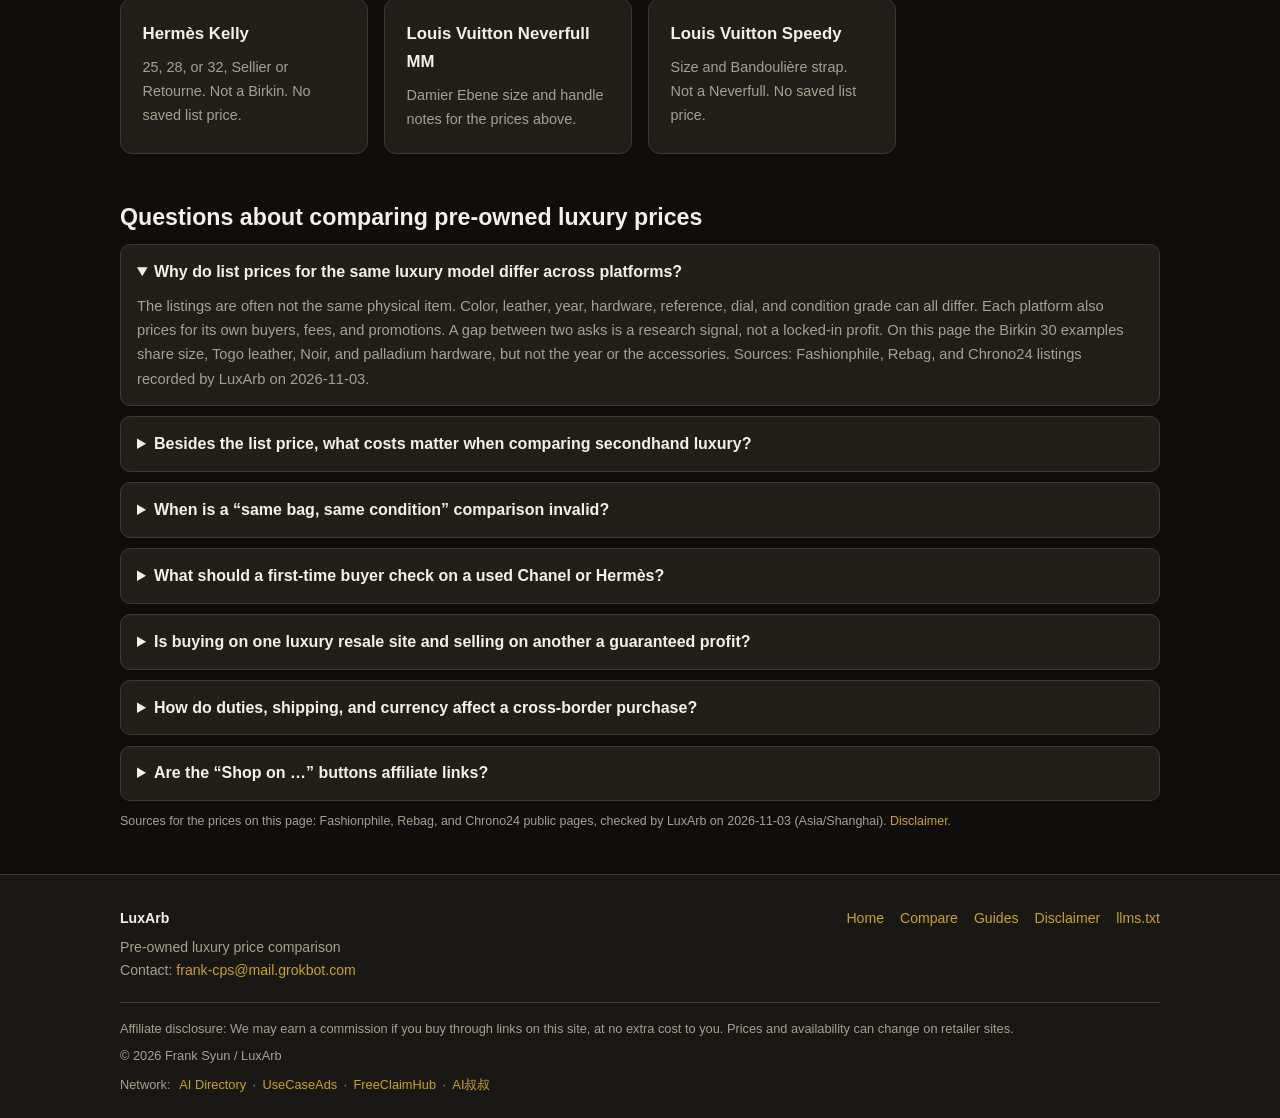
==== commit 92779129: "Merge main and keep the sister-sites footer on every public page Bring in the P0-10 affiliate disclo" ====
--- a/compare.html
+++ b/compare.html
@@ -5,17 +5,17 @@
   <meta name="viewport" content="width=device-width, initial-scale=1" />
   <title>Compare Pre-Owned Luxury Prices — Chanel, Hermès, Rolex | LuxArb</title>
   <meta data-i18n-title="meta.title.compare" />
-  <meta name="description" data-i18n-attr="content:meta.desc.compare" content="Side-by-side list prices for a Chanel Classic Flap, Hermès Birkin 30, Louis Vuitton Neverfull MM, Rolex Datejust 36, and Omega Speedmaster. Checked 2026-10-29. Not financial advice." />
+  <meta name="description" data-i18n-attr="content:meta.desc.compare" content="Side-by-side list prices for a Chanel Classic Flap, Hermès Birkin 30, Louis Vuitton Neverfull MM, Rolex Datejust 36, and Omega Speedmaster, plus handbag buying guides. Checked 2026-11-03." />
   <link rel="canonical" href="https://getluxarb.com/compare" />
   <meta property="og:type" content="website" />
   <meta property="og:site_name" content="LuxArb" />
   <meta property="og:locale" content="en_US" />
   <meta property="og:url" content="https://getluxarb.com/compare" />
   <meta property="og:title" content="Compare Pre-Owned Luxury Prices — Chanel, Hermès, Rolex | LuxArb" />
-  <meta property="og:description" content="Side-by-side list prices for a Chanel Classic Flap, Hermès Birkin 30, Louis Vuitton Neverfull MM, Rolex Datejust 36, and Omega Speedmaster. Checked 2026-10-29." />
+  <meta property="og:description" content="Side-by-side list prices for a Chanel Classic Flap, Hermès Birkin 30, Louis Vuitton Neverfull MM, Rolex Datejust 36, and Omega Speedmaster, plus handbag buying guides. Checked 2026-11-03." />
   <meta name="twitter:card" content="summary" />
   <meta name="twitter:title" content="Compare Pre-Owned Luxury Prices — Chanel, Hermès, Rolex | LuxArb" />
-  <meta name="twitter:description" content="Side-by-side list prices checked 2026-10-29. Confirm condition and fees on the retailer." />
+  <meta name="twitter:description" content="Side-by-side list prices checked 2026-11-03, plus handbag buying guides. Confirm condition and fees on the retailer." />
   <meta name="robots" content="index,follow" />
   <link rel="stylesheet" href="css/styles.css" />
   <script type="application/ld+json">
@@ -44,7 +44,7 @@
         "name": "Why do list prices for the same luxury model differ across platforms?",
         "acceptedAnswer": {
           "@type": "Answer",
-          "text": "The listings are often not the same physical item. Color, leather, year, hardware, reference, dial, and condition grade can all differ. Each platform also prices for its own buyers, fees, and promotions. A gap between two asks is a research signal, not a locked-in profit. Sources: Fashionphile, Rebag, and Chrono24 public listings recorded by LuxArb on 2026-10-29."
+          "text": "The listings are often not the same physical item. Color, leather, year, hardware, reference, dial, and condition grade can all differ. Each platform also prices for its own buyers, fees, and promotions. A gap between two asks is a research signal, not a locked-in profit. Sources: Fashionphile, Rebag, and Chrono24 public listings recorded by LuxArb on 2026-11-03."
         }
       },
       {
@@ -92,7 +92,7 @@
         "name": "Are the Shop on buttons affiliate links?",
         "acceptedAnswer": {
           "@type": "Answer",
-          "text": "Not until a partner program is approved. Today they open the public listing or the platform search named on the card. If a tagged partner link is added later, the footer states that LuxArb may earn a commission. Until then the footer says links may open retailer sites, and LuxArb may earn a commission when partner programs are active."
+          "text": "Some links on this site may be affiliate links. We may earn a commission if you buy through links on this site, at no extra cost to you. The buttons open the retailer listing or that platform’s search. Prices and availability can change on retailer sites."
         }
       }
     ]
@@ -106,6 +106,7 @@
       <nav class="nav" aria-label="Main" data-i18n-attr="aria-label:nav.aria">
         <a href="index.html" data-i18n="nav.home">Home</a>
         <a href="compare.html" class="active" data-i18n="nav.compare">Compare</a>
+        <a href="guide-chanel-prices.html" data-i18n="nav.guides">Guides</a>
         <a href="compare.html#faq" data-i18n="nav.faq">FAQ</a>
         <a href="disclaimer.html" data-i18n="nav.disclaimer">Disclaimer</a>
       </nav>
@@ -126,7 +127,7 @@
         </div>
 
         <h2 class="section-title" data-i18n="guide.title">How to compare pre-owned luxury prices</h2>
-        <p class="section-sub" data-i18n="guide.lead">Use this order: model, then condition, then fees. The cards below are captured asking prices from public listings, checked on 2026-10-29 (Asia/Shanghai).</p>
+        <p class="section-sub" data-i18n="guide.lead">Use this order: model, then condition, then fees. The cards below are captured asking prices from public listings, checked on 2026-11-03 (Asia/Shanghai).</p>
 
         <div class="guide-block">
           <h3 data-i18n="guide.match.title">Match the model before the price</h3>
@@ -173,7 +174,7 @@
                 <span class="spread-val">$385</span>
               </div>
               <p class="match-note">Both are black caviar medium Classic Flaps with gold hardware. Fashionphile includes an authenticity card. Rebag lists no accessories and uses its own grade, Great. Brand code on Rebag: 20032498.</p>
-              <p class="verified"><span data-i18n="label.checked">Checked</span> 2026-10-29 (Asia/Shanghai)</p>
+              <p class="verified">Last checked: 2026-11-03 (Asia/Shanghai). Confirm live price on the retailer page before you buy.</p>
               <div class="btn-stack">
                 <a class="btn btn-cta js-outbound" data-offer="chanel-fashionphile" data-platform="fashionphile" href="https://www.fashionphile.com/products/chanel-caviar-quilted-medium-double-flap-black-1970317" rel="sponsored noopener noreferrer" target="_blank" data-i18n="cta.fashionphile">Shop on Fashionphile</a>
                 <a class="btn btn-outline js-outbound" data-offer="chanel-rebag" data-platform="rebag" href="https://shop.rebag.com/products/handbags-chanel-classic-double-flap-bag-quilted-caviar-medium4212783" rel="sponsored noopener noreferrer" target="_blank" data-i18n="cta.rebag">Shop on Rebag</a>
@@ -211,7 +212,7 @@
               </div>
               <p class="match-note" data-i18n="label.notMatched">Not a matched pair — read the notes before comparing these asks.</p>
               <p class="match-note">Fashionphile: 2022, dust bag and raincoat, lock and keys not included. Rebag: stamp A (2017), Very Good, with lock, keys, clochette, box, and dust bag.</p>
-              <p class="verified"><span data-i18n="label.checked">Checked</span> 2026-10-29 (Asia/Shanghai)</p>
+              <p class="verified">Last checked: 2026-11-03 (Asia/Shanghai). Confirm live price on the retailer page before you buy.</p>
               <div class="btn-stack">
                 <a class="btn btn-cta js-outbound" data-offer="birkin-fashionphile" data-platform="fashionphile" href="https://www.fashionphile.com/products/hermes-togo-birkin-30-black-1918032" rel="sponsored noopener noreferrer" target="_blank" data-i18n="cta.fashionphile">Shop on Fashionphile</a>
                 <a class="btn btn-outline js-outbound" data-offer="birkin-rebag" data-platform="rebag" href="https://shop.rebag.com/products/handbags-hermes-birkin-handbag-black-togo-with-palladium-hardware-304375161" rel="sponsored noopener noreferrer" target="_blank" data-i18n="cta.rebag">Shop on Rebag</a>
@@ -230,28 +231,24 @@
               <div class="price-row">
                 <div class="price-box low">
                   <div class="label" data-i18n="label.listPrice">List price</div>
-                  <div class="platform">Fashionphile</div>
-                  <div class="amount">$1,595</div>
-                  <div class="offer-meta">Excellent · 2019 · #1992692</div>
-                  <div class="offer-kind" data-i18n="label.direct">Direct listing</div>
-                </div>
-                <div class="price-box high">
-                  <div class="label" data-i18n="label.listPrice">List price</div>
                   <div class="platform">Rebag</div>
                   <div class="amount">$1,780</div>
-                  <div class="offer-meta">Great · #445612/33</div>
-                  <div class="offer-kind" data-i18n="label.direct">Direct listing</div>
-                </div>
-              </div>
-              <div class="spread">
-                <span class="spread-label" data-i18n="label.spread">Difference in list prices</span>
-                <span class="spread-val">$185</span>
-              </div>
-              <p class="match-note">Both are Damier Ebene Neverfull MM totes. Fashionphile is Excellent, year 2019, certificate only. Rebag is Great, brand code GI1152, no accessories, and notes a light odor. Not the same bag.</p>
-              <p class="verified"><span data-i18n="label.checked">Checked</span> 2026-10-29 (Asia/Shanghai)</p>
+                  <div class="offer-meta">Great · #445612/33 · in stock</div>
+                  <div class="offer-kind" data-i18n="label.direct">Direct listing</div>
+                </div>
+                <div class="price-box high">
+                  <div class="label">Sold out</div>
+                  <div class="platform">Fashionphile</div>
+                  <div class="amount" data-i18n="label.seeLive">See live results</div>
+                  <div class="offer-meta">#1992692 is not for sale</div>
+                  <div class="offer-kind" data-i18n="label.searchVerify">Platform search — verify live price</div>
+                </div>
+              </div>
+              <p class="match-note">Fashionphile item #1992692 is sold out, so this card does not show a Fashionphile list price. Rebag item #445612/33 is still listed at $1,780, Great, brand code GI1152, no accessories, and notes a light odor.</p>
+              <p class="verified">Last checked: 2026-11-03 (Asia/Shanghai). Confirm live price on the retailer page before you buy.</p>
               <div class="btn-stack">
-                <a class="btn btn-cta js-outbound" data-offer="neverfull-fashionphile" data-platform="fashionphile" href="https://www.fashionphile.com/products/louis-vuitton-damier-ebene-neverfull-mm-1992692" rel="sponsored noopener noreferrer" target="_blank" data-i18n="cta.fashionphile">Shop on Fashionphile</a>
-                <a class="btn btn-outline js-outbound" data-offer="neverfull-rebag" data-platform="rebag" href="https://shop.rebag.com/products/handbags-louis-vuitton-neverfull-tote-damier-mm44561233" rel="sponsored noopener noreferrer" target="_blank" data-i18n="cta.rebag">Shop on Rebag</a>
+                <a class="btn btn-cta js-outbound" data-offer="neverfull-rebag" data-platform="rebag" href="https://shop.rebag.com/products/handbags-louis-vuitton-neverfull-tote-damier-mm44561233" rel="sponsored noopener noreferrer" target="_blank" data-i18n="cta.rebag">Shop on Rebag</a>
+                <a class="btn btn-outline js-outbound" data-offer="neverfull-fashionphile" data-platform="fashionphile" href="https://www.fashionphile.com/search?q=Louis+Vuitton+Neverfull+MM" rel="sponsored noopener noreferrer" target="_blank" data-i18n="cta.searchFashionphile">Search on Fashionphile</a>
                 <a class="btn btn-outline js-outbound" data-platform="thredup" href="https://www.thredup.com/products?search_text=Louis%20Vuitton%20Neverfull" rel="sponsored noopener noreferrer" target="_blank" data-i18n="cta.thredup">Shop on ThredUp</a>
               </div>
               <p class="card-footer-link"><a href="product-lv-neverfull.html" data-i18n="card.details">View the comparison</a></p>
@@ -286,7 +283,7 @@
               </div>
               <p class="match-note" data-i18n="label.notMatched">Not a matched pair — read the notes before comparing these asks.</p>
               <p class="match-note">Same reference, different dials. Fashionphile: silver index, Excellent, 2020, box and papers. Chrono24: white Roman, like new and unworn, year not stated, box and papers, seller Luxury Time NYC. Confirm shipping and tax on Chrono24.</p>
-              <p class="verified"><span data-i18n="label.checked">Checked</span> 2026-10-29 (Asia/Shanghai)</p>
+              <p class="verified">Last checked: 2026-11-03 (Asia/Shanghai). Confirm live price on the retailer page before you buy.</p>
               <div class="btn-stack">
                 <a class="btn btn-cta js-outbound" data-offer="datejust-fashionphile" data-platform="fashionphile" href="https://www.fashionphile.com/products/rolex-stainless-steel-36mm-oyster-perpetual-datejust-watch-silver-126200-1918093" rel="sponsored noopener noreferrer" target="_blank" data-i18n="cta.fashionphile">Shop on Fashionphile</a>
                 <a class="btn btn-outline js-outbound" data-offer="datejust-chrono24" data-platform="chrono24" href="https://www.chrono24.com/rolex/rolex-datejust-36mm-stainless-steel-smooth-bezel-white-roman-dial-jubilee-bracelet-126200--id25822328.htm" rel="sponsored noopener noreferrer" target="_blank" data-i18n="cta.chrono24">Shop on Chrono24</a>
@@ -318,7 +315,7 @@
                 </div>
               </div>
               <p class="match-note">Chrono24 listing ETDW42 was in stock at $6,449 from The Timeless Collector in New York, with box and papers. The page also shows a shipping line — confirm the checkout total. Fashionphile had no captured in-stock listing for this reference, so that button opens search.</p>
-              <p class="verified"><span data-i18n="label.checked">Checked</span> 2026-10-29 (Asia/Shanghai)</p>
+              <p class="verified">Last checked: 2026-11-03 (Asia/Shanghai). Confirm live price on the retailer page before you buy.</p>
               <div class="btn-stack">
                 <a class="btn btn-cta js-outbound" data-offer="speedy-chrono24" data-platform="chrono24" href="https://www.chrono24.com/omega/speedmaster-moonwatch-co-axial-hesalite--id24885652.htm" rel="sponsored noopener noreferrer" target="_blank" data-i18n="cta.chrono24">Shop on Chrono24</a>
                 <a class="btn btn-outline js-outbound" data-offer="speedy-fashionphile-search" data-platform="fashionphile" href="https://www.fashionphile.com/search?q=310.30.42.50.01.001" rel="sponsored noopener noreferrer" target="_blank" data-i18n="cta.searchFashionphile">Search on Fashionphile</a>
@@ -326,6 +323,43 @@
               <p class="card-footer-link"><a href="product-omega-speedy.html" data-i18n="card.details">View the comparison</a></p>
             </div>
           </article>
+        </div>
+      </div>
+    </section>
+
+    <section class="section" id="guides" style="padding-top:0">
+      <div class="container">
+        <h2 class="section-title" data-i18n="guides.home.title">Handbag buying guides</h2>
+        <p class="section-sub" data-i18n="guides.home.sub">Size, leather, and condition notes for bags shoppers compare most often. A checked list price appears only when we opened that listing. Search buttons open the shop so you can confirm the live ask.</p>
+        <div class="mode-grid">
+          <a class="mode-card" href="guide-chanel-prices.html">
+            <h3>How to compare secondhand Chanel prices</h3>
+            <p>The order we use: model, then condition, then fees. Links the Classic Flap snapshot.</p>
+          </a>
+          <a class="mode-card" href="product-chanel-flap.html">
+            <h3>Chanel Classic Flap</h3>
+            <p>What to check on medium black caviar, then the two list prices above.</p>
+          </a>
+          <a class="mode-card" href="product-chanel-woc.html">
+            <h3>Chanel Wallet on Chain</h3>
+            <p>Do not price a WOC against a Classic Flap. No saved list price.</p>
+          </a>
+          <a class="mode-card" href="product-hermes-birkin.html">
+            <h3>Hermès Birkin 30</h3>
+            <p>Stamp, leather, and the lock set behind the two asks above.</p>
+          </a>
+          <a class="mode-card" href="product-hermes-kelly.html">
+            <h3>Hermès Kelly</h3>
+            <p>25, 28, or 32, Sellier or Retourne. Not a Birkin. No saved list price.</p>
+          </a>
+          <a class="mode-card" href="product-lv-neverfull.html">
+            <h3>Louis Vuitton Neverfull MM</h3>
+            <p>Damier Ebene size and handle notes for the prices above.</p>
+          </a>
+          <a class="mode-card" href="product-lv-speedy.html">
+            <h3>Louis Vuitton Speedy</h3>
+            <p>Size and Bandoulière strap. Not a Neverfull. No saved list price.</p>
+          </a>
         </div>
       </div>
     </section>
@@ -336,7 +370,7 @@
         <div class="faq-list">
           <details open>
             <summary data-i18n="faq.q1">Why do list prices for the same luxury model differ across platforms?</summary>
-            <p data-i18n="faq.a1">The listings are often not the same physical item. Color, leather, year, hardware, reference, dial, and condition grade can all differ. Each platform also prices for its own buyers, fees, and promotions. A gap between two asks is a research signal, not a locked-in profit. On this page the Birkin 30 examples share size, Togo leather, Noir, and palladium hardware, but not the year or the accessories. Sources: Fashionphile, Rebag, and Chrono24 listings recorded by LuxArb on 2026-10-29.</p>
+            <p data-i18n="faq.a1">The listings are often not the same physical item. Color, leather, year, hardware, reference, dial, and condition grade can all differ. Each platform also prices for its own buyers, fees, and promotions. A gap between two asks is a research signal, not a locked-in profit. On this page the Birkin 30 examples share size, Togo leather, Noir, and palladium hardware, but not the year or the accessories. Sources: Fashionphile, Rebag, and Chrono24 listings recorded by LuxArb on 2026-11-03.</p>
           </details>
           <details>
             <summary data-i18n="faq.q2">Besides the list price, what costs matter when comparing secondhand luxury?</summary>
@@ -360,10 +394,10 @@
           </details>
           <details>
             <summary data-i18n="faq.q7">Are the “Shop on …” buttons affiliate links?</summary>
-            <p data-i18n="faq.a7">Not until a partner program is approved. Today they open the public listing or the platform search named on the card. If a tagged partner link is added later, the footer says LuxArb may earn a commission. Until then the footer says links may open retailer sites, and we may earn a commission when partner programs are active.</p>
-          </details>
-        </div>
-        <p class="source-line">Sources for the prices on this page: Fashionphile, Rebag, and Chrono24 public pages, checked by LuxArb on 2026-10-29 (Asia/Shanghai). <a href="disclaimer.html">Disclaimer</a>.</p>
+            <p data-i18n="faq.a7">Some links on this site may be affiliate links. We may earn a commission if you buy through links on this site, at no extra cost to you. The buttons open the retailer listing or that platform’s search. Prices and availability can change on retailer sites.</p>
+          </details>
+        </div>
+        <p class="source-line">Sources for the prices on this page: Fashionphile, Rebag, and Chrono24 public pages, checked by LuxArb on 2026-11-03 (Asia/Shanghai). <a href="disclaimer.html">Disclaimer</a>.</p>
       </div>
     </section>
   </main>
@@ -379,12 +413,13 @@
         <div class="footer-links">
           <a href="index.html" data-i18n="nav.home">Home</a>
           <a href="compare.html" data-i18n="footer.compare">Compare</a>
+          <a href="guide-chanel-prices.html" data-i18n="nav.guides">Guides</a>
           <a href="disclaimer.html" data-i18n="footer.disclaimer">Disclaimer</a>
           <a href="llms.txt">llms.txt</a>
         </div>
       </div>
       <p class="footer-note">
-        <span id="footer-disclosure" data-i18n="footer.note">Links may open retailer sites; we may earn a commission when partner programs are active. Prices change. Confirm condition, authentication, and fees on the platform. Not financial advice.</span>
+        <span id="footer-disclosure" class="footer-disclosure" lang="en">Affiliate disclosure: We may earn a commission if you buy through links on this site, at no extra cost to you. Prices and availability can change on retailer sites.</span>
         © <span id="year">2026</span> Frank Syun / LuxArb
       </p>
       <nav class="footer-network" aria-label="Sister sites">
--- a/css/styles.css
+++ b/css/styles.css
@@ -460,6 +460,10 @@
   border-top: 1px solid var(--border);
   font-size: 0.8rem;
   line-height: 1.5;
+}
+.footer-disclosure {
+  display: block;
+  margin-bottom: 0.45rem;
 }
 .footer-network {
   display: flex;
@@ -623,3 +627,18 @@
   margin: 1.25rem 0 0.4rem;
   color: var(--text);
 }
+
+a.mode-card {
+  color: inherit;
+  text-decoration: none;
+  display: block;
+}
+a.mode-card:hover {
+  border-color: rgba(201, 162, 39, 0.5);
+  text-decoration: none;
+  color: inherit;
+}
+a.mode-card h3 { color: var(--text); }
+
+.prose .btn-stack { max-width: 360px; margin: 1rem 0 0.35rem; }
+.prose .compare-table { margin: 0.75rem 0 1rem; }
